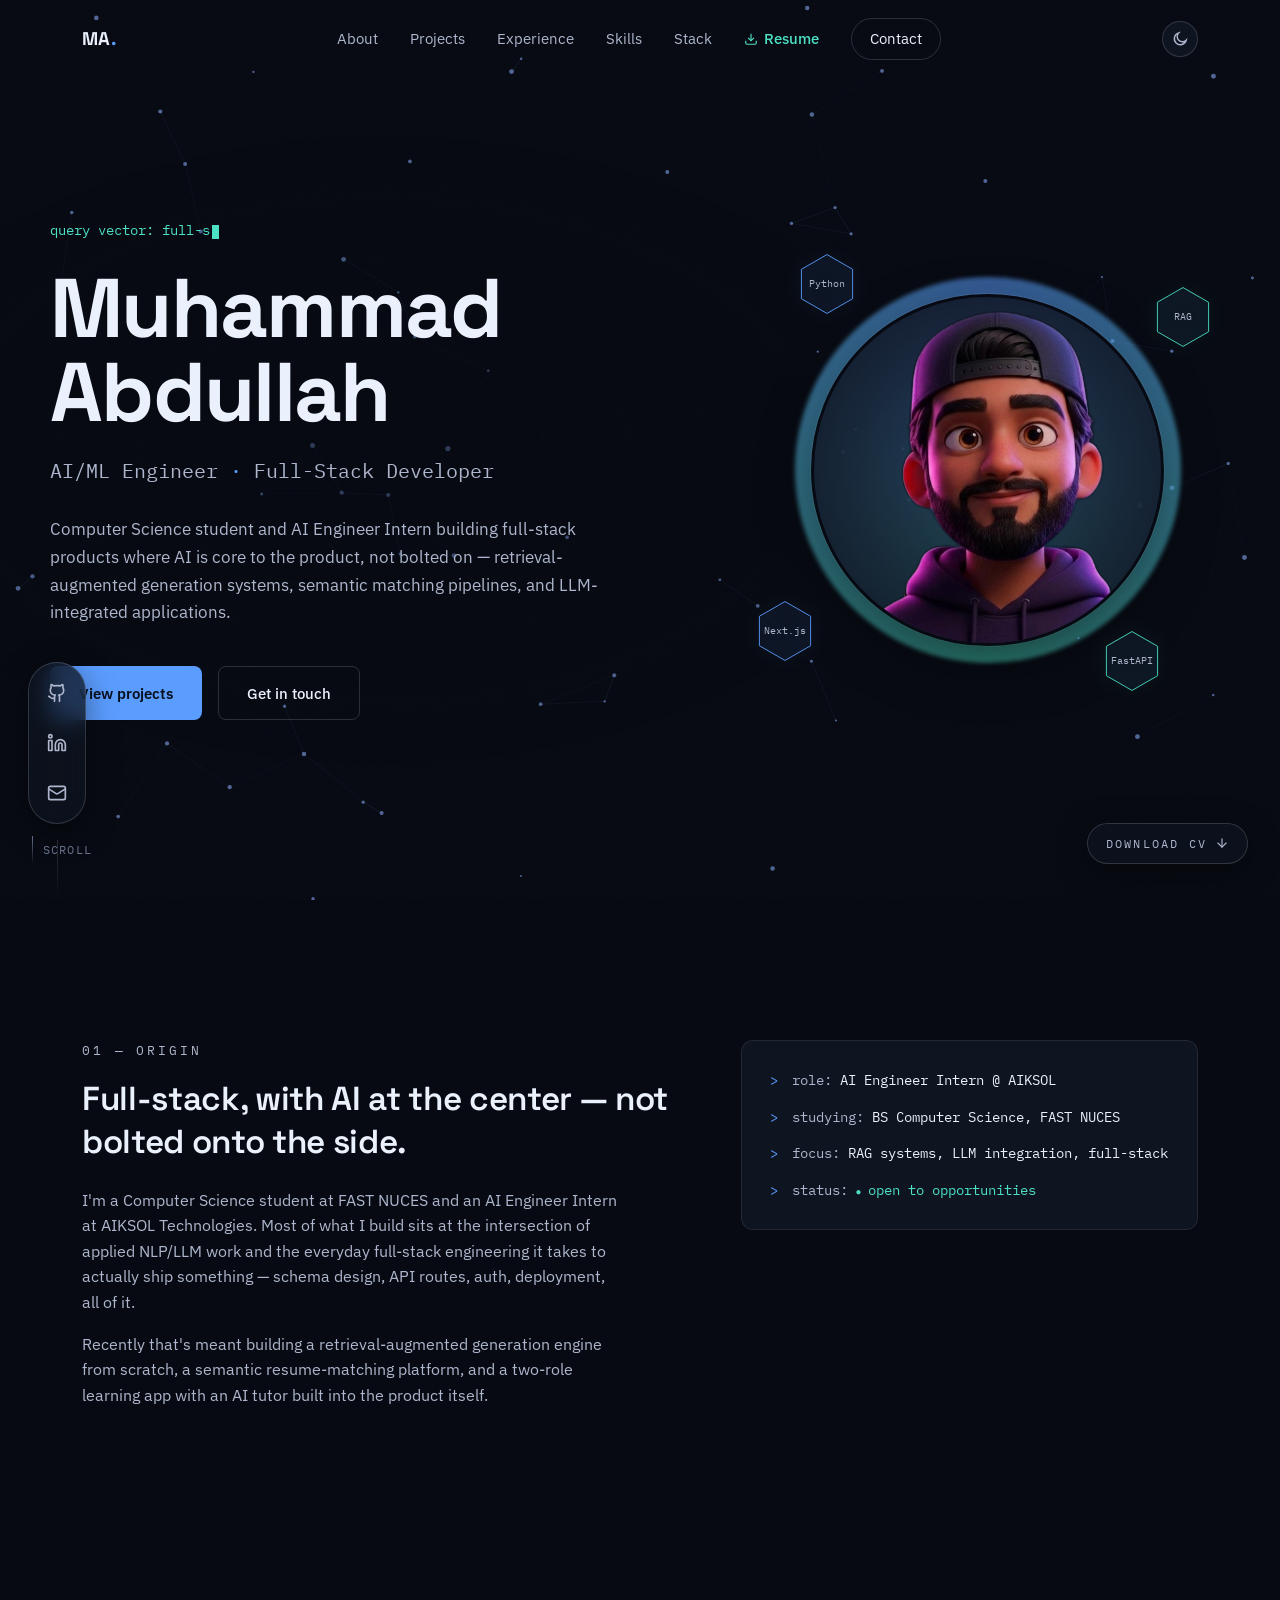
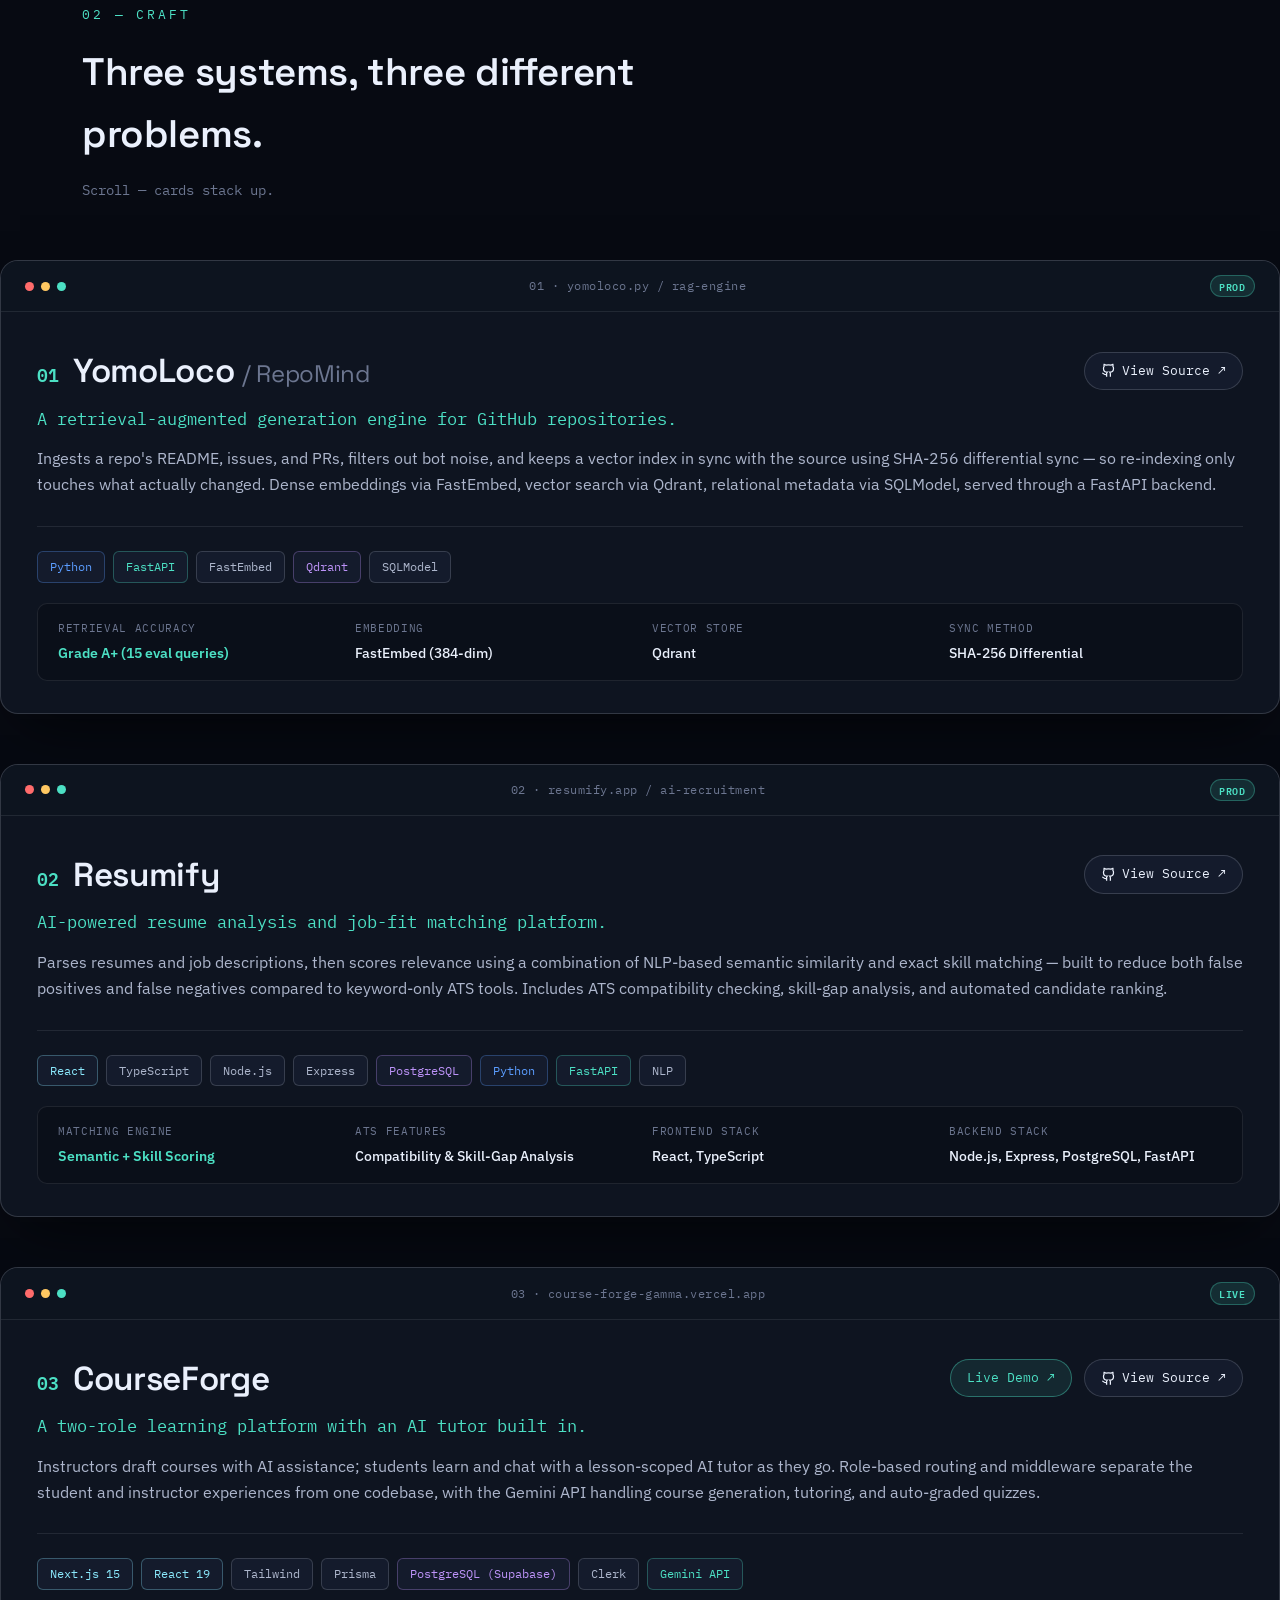
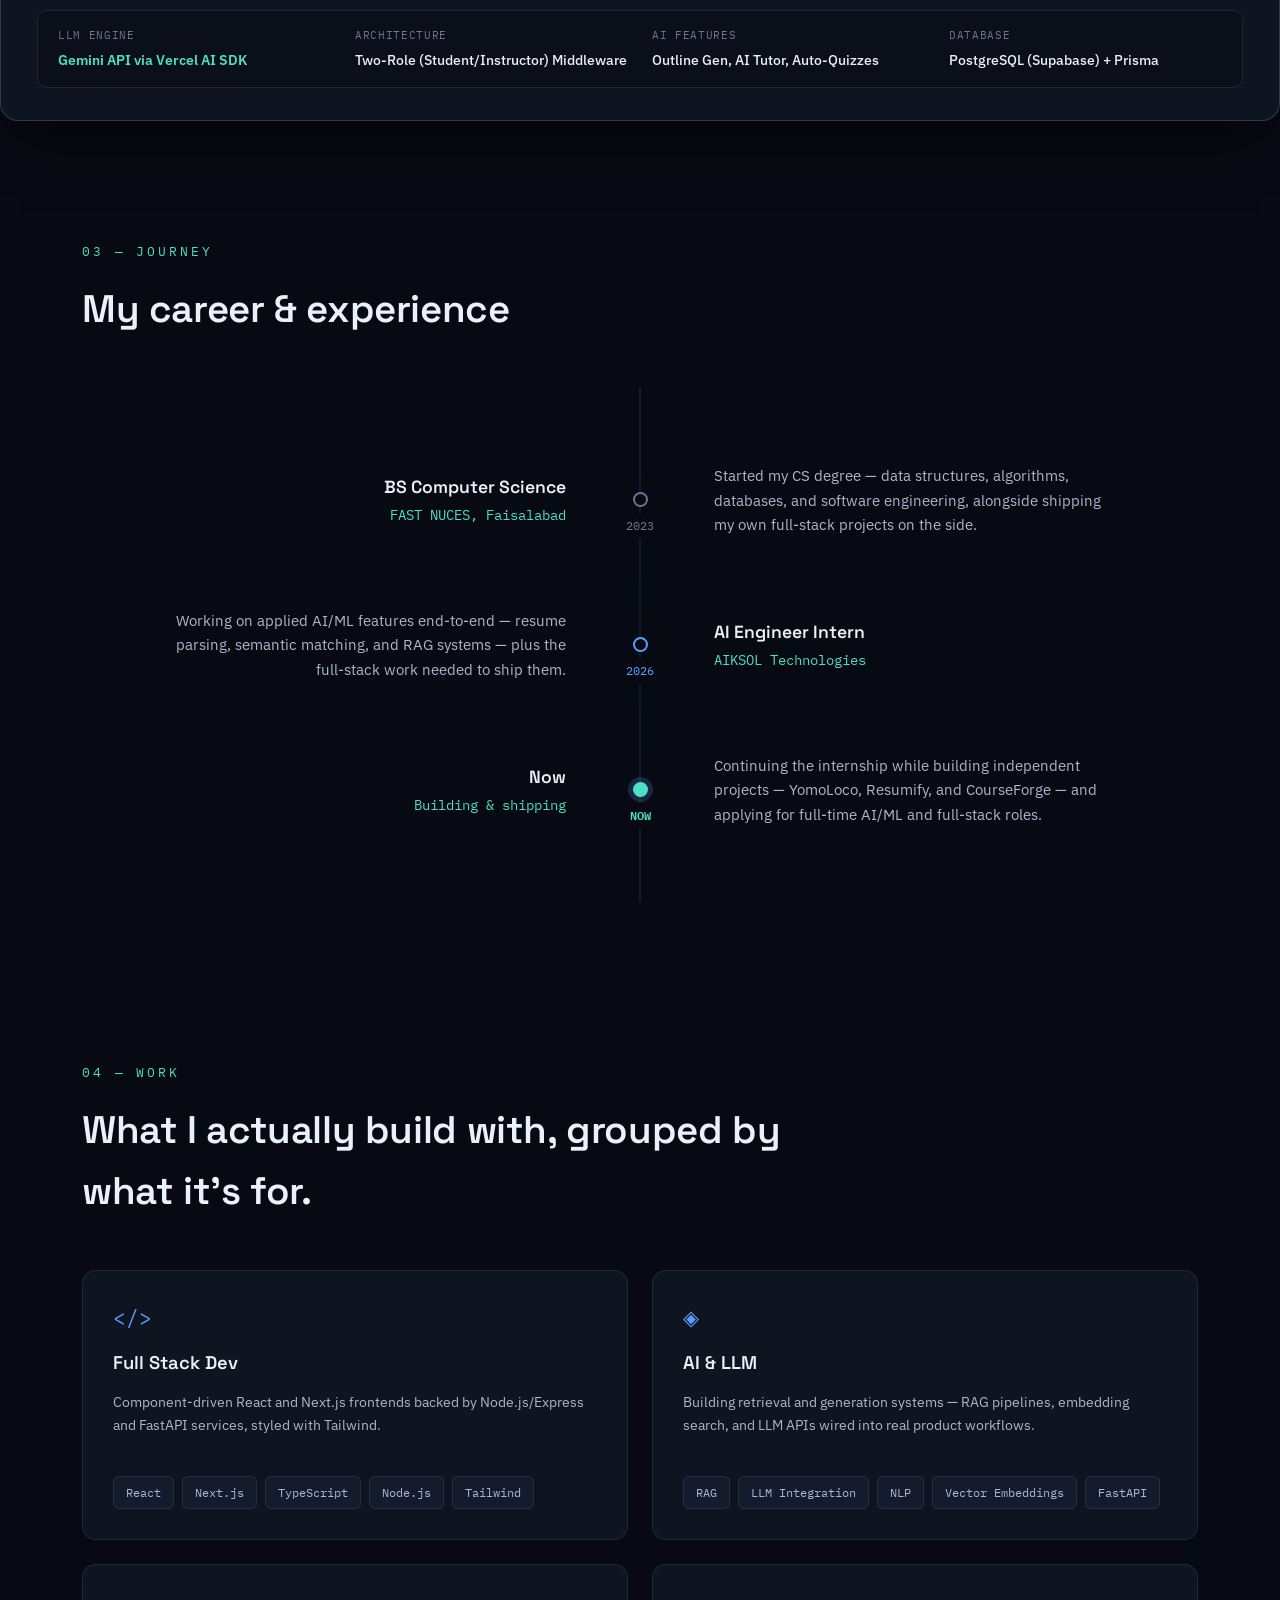
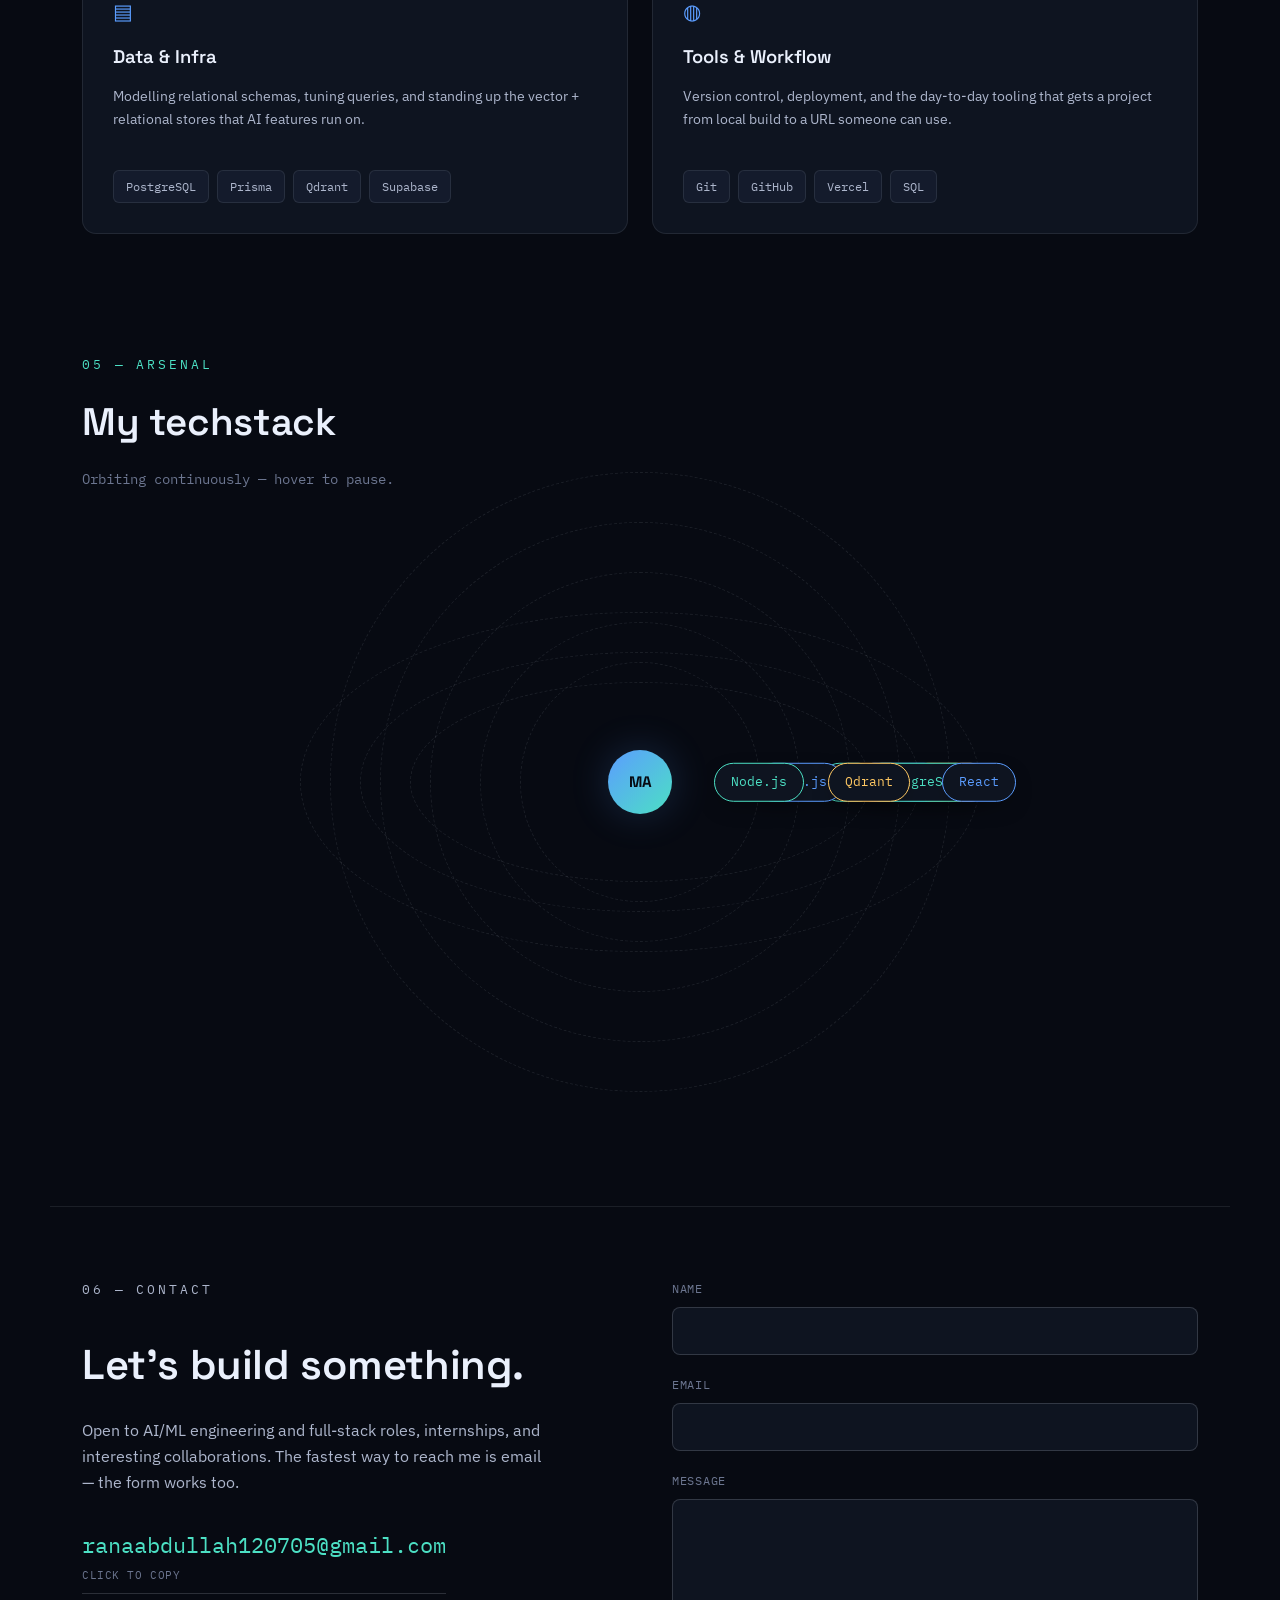
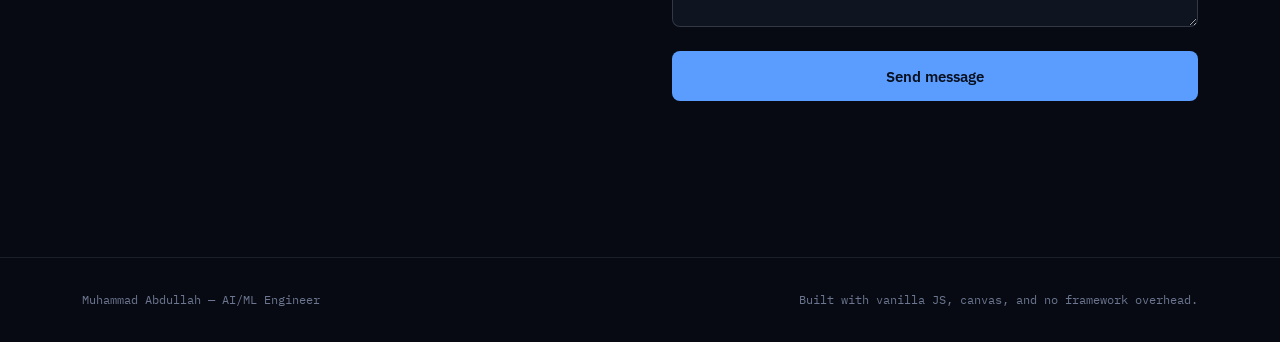
==== index.html @ 2ccd7599 "Remove redundant GitHub and LinkedIn links from Contact section" ====
<!DOCTYPE html>
<html lang="en">
<head>
<meta charset="UTF-8">
<meta name="viewport" content="width=device-width, initial-scale=1.0">
<title>Muhammad Abdullah — AI/ML Engineer</title>
<meta name="description" content="Muhammad Abdullah — AI/ML Engineer building full-stack AI products: RAG systems, LLM-integrated apps, and NLP-powered platforms.">

<link rel="preconnect" href="https://fonts.googleapis.com">
<link rel="preconnect" href="https://fonts.gstatic.com" crossorigin>
<link href="https://fonts.googleapis.com/css2?family=Space+Grotesk:wght@400;500;600;700&family=IBM+Plex+Sans:wght@400;500;600&family=IBM+Plex+Mono:wght@400;500&display=swap" rel="stylesheet">

<link rel="stylesheet" href="styles.css">
</head>
<body>

<div class="scroll-progress" id="scroll-progress"></div>

<!-- ambient hero canvas lives behind everything in the hero -->
<canvas id="embedding-canvas"></canvas>

<div class="noise-overlay" aria-hidden="true"></div>

<header class="site-nav" id="site-nav">
  <div class="nav-inner">
    <a href="#top" class="nav-mark">MA<span class="nav-mark-dot">.</span></a>
    <nav class="nav-links" aria-label="Primary">
      <a href="#about" data-nav="about">About</a>
      <a href="#projects" data-nav="projects">Projects</a>
      <a href="#experience" data-nav="experience">Experience</a>
      <a href="#skills" data-nav="skills">Skills</a>
      <a href="#techstack" data-nav="techstack">Stack</a>
      <a href="resume.pdf" target="_blank" download="Muhammad_Abdullah_CV.pdf" class="nav-resume"><svg width="14" height="14" viewBox="0 0 24 24" fill="none" stroke="currentColor" stroke-width="2"><path d="M21 15v4a2 2 0 0 1-2 2H5a2 2 0 0 1-2-2v-4"/><polyline points="7 10 12 15 17 10"/><line x1="12" y1="15" x2="12" y2="3"/></svg> Resume</a>
      <a href="#contact" data-nav="contact" class="nav-cta">Contact</a>
    </nav>
    <div class="nav-right">
      <button class="theme-toggle" id="theme-toggle" aria-label="Toggle light and dark theme">
        <svg class="icon-sun" width="17" height="17" viewBox="0 0 24 24" fill="none" stroke="currentColor" stroke-width="2"><circle cx="12" cy="12" r="4.2"/><path d="M12 2.5v2.4M12 19.1v2.4M4.6 4.6l1.7 1.7M17.7 17.7l1.7 1.7M2.5 12h2.4M19.1 12h2.4M4.6 19.4l1.7-1.7M17.7 6.3l1.7-1.7"/></svg>
        <svg class="icon-moon" width="17" height="17" viewBox="0 0 24 24" fill="none" stroke="currentColor" stroke-width="2"><path d="M20 14.5A8.5 8.5 0 1 1 9.5 4a6.8 6.8 0 0 0 10.5 10.5z"/></svg>
      </button>
      <button class="nav-toggle" id="nav-toggle" aria-label="Toggle menu" aria-expanded="false">
        <span></span><span></span><span></span>
      </button>
    </div>
  </div>
</header>

<!-- Floating vertical social rail -->
<aside class="social-rail" aria-label="Social Links">
  <div class="social-rail-inner">
    <a href="https://github.com/MuhammadAbdullah12-ux" target="_blank" rel="noopener" aria-label="GitHub" class="social-rail-item" data-tooltip="GitHub">
      <svg width="20" height="20" viewBox="0 0 24 24" fill="none" stroke="currentColor" stroke-width="2" stroke-linecap="round" stroke-linejoin="round"><path d="M15 22v-4a4.8 4.8 0 0 0-1-3.5c3 0 6-2 6-5.5.08-1.25-.27-2.48-1-3.5.28-1.15.28-2.35 0-3.5 0 0-1 0-3 1.5-2.64-.5-5.36-.5-8 0C6 2 5 2 5 2c-.3 1.15-.3 2.35 0 3.5A5.403 5.403 0 0 0 4 9c0 3.5 3 5.5 6 5.5-.39.49-.68 1.05-.85 1.65-.17.6-.22 1.23-.15 1.85v4"/><path d="M9 18c-4.51 2-5-2-7-2"/></svg>
    </a>
    <a href="https://www.linkedin.com/in/muhammadabdullah12ux/" target="_blank" rel="noopener" aria-label="LinkedIn" class="social-rail-item" data-tooltip="LinkedIn">
      <svg width="20" height="20" viewBox="0 0 24 24" fill="none" stroke="currentColor" stroke-width="2" stroke-linecap="round" stroke-linejoin="round"><path d="M16 8a6 6 0 0 1 6 6v7h-4v-7a2 2 0 0 0-2-2 2 2 0 0 0-2 2v7h-4v-7a6 6 0 0 1 6-6z"/><rect x="2" y="9" width="4" height="12"/><circle cx="4" cy="4" r="2"/></svg>
    </a>
    <a href="mailto:ranaabdullah120705@gmail.com" aria-label="Email" class="social-rail-item" data-tooltip="Email">
      <svg width="20" height="20" viewBox="0 0 24 24" fill="none" stroke="currentColor" stroke-width="2" stroke-linecap="round" stroke-linejoin="round"><rect width="20" height="16" x="2" y="4" rx="2"/><path d="m22 7-8.97 5.7a1.94 1.94 0 0 1-2.06 0L2 7"/></svg>
    </a>
  </div>
  <div class="social-rail-line"></div>
</aside>

<main id="top">

  <!-- ============ HERO ============ -->
  <section class="hero">
    <div class="hero-inner hero-split">
      <div class="hero-copy reveal">
        <p class="eyebrow">query vector: <span class="typewriter" id="typewriter"></span></p>
        <h1 class="hero-title" id="hero-title" aria-label="Muhammad Abdullah">
          <span class="title-line" data-text="Muhammad">Muhammad</span>
          <span class="title-line" data-text="Abdullah">Abdullah</span>
        </h1>
        <p class="hero-role">AI/ML Engineer <span class="dot-sep">·</span> Full-Stack Developer</p>
        <p class="hero-sub">
          Computer Science student and AI Engineer Intern building full-stack products where AI is core to the product, not bolted on — retrieval-augmented generation systems, semantic matching pipelines, and LLM-integrated applications.
        </p>
        <div class="hero-actions">
          <a href="#projects" class="btn btn-primary">View projects</a>
          <a href="#contact" class="btn btn-ghost">Get in touch</a>
        </div>
      </div>

      <div class="hero-portrait reveal" aria-hidden="false">
        <div class="portrait-ring"></div>
        <div class="portrait-frame">
          <img src="profile.png" alt="Portrait of Muhammad Abdullah" loading="eager">
        </div>
        <div class="skill-orbit skill-orbit-1">
          <span class="orbit-poly" data-skill="Python">
            <svg viewBox="0 0 100 100"><polygon points="50,4 90,27 90,73 50,96 10,73 10,27"/></svg>
            <em>Python</em>
          </span>
        </div>
        <div class="skill-orbit skill-orbit-2">
          <span class="orbit-poly" data-skill="RAG">
            <svg viewBox="0 0 100 100"><polygon points="50,4 90,27 90,73 50,96 10,73 10,27"/></svg>
            <em>RAG</em>
          </span>
        </div>
        <div class="skill-orbit skill-orbit-3">
          <span class="orbit-poly" data-skill="Next.js">
            <svg viewBox="0 0 100 100"><polygon points="50,4 90,27 90,73 50,96 10,73 10,27"/></svg>
            <em>Next.js</em>
          </span>
        </div>
        <div class="skill-orbit skill-orbit-4">
          <span class="orbit-poly" data-skill="FastAPI">
            <svg viewBox="0 0 100 100"><polygon points="50,4 90,27 90,73 50,96 10,73 10,27"/></svg>
            <em>FastAPI</em>
          </span>
        </div>
      </div>
    </div>

    <div class="hero-scroll-cue" aria-hidden="true">
      <span></span>
      <p>scroll</p>
    </div>
    <a href="resume.pdf" target="_blank" download="Muhammad_Abdullah_CV.pdf" class="hero-cv-btn" aria-label="Download CV">
      <span>DOWNLOAD CV</span>
      <svg width="14" height="14" viewBox="0 0 24 24" fill="none" stroke="currentColor" stroke-width="2" stroke-linecap="round" stroke-linejoin="round"><line x1="12" y1="5" x2="12" y2="19"/><polyline points="19 12 12 19 5 12"/></svg>
    </a>
  </section>

  <!-- ============ ABOUT ============ -->
  <section class="about" id="about">
    <div class="section-inner about-grid">
      <div class="about-copy reveal">
        <p class="section-label">01 — ORIGIN</p>
        <h2>Full-stack, with AI at the center — not bolted onto the side.</h2>
        <p>
          I'm a Computer Science student at FAST NUCES and an AI Engineer Intern at
          AIKSOL Technologies. Most of what I build sits at the intersection of applied
          NLP/LLM work and the everyday full-stack engineering it takes to actually ship
          something — schema design, API routes, auth, deployment, all of it.
        </p>
        <p>
          Recently that's meant building a retrieval-augmented generation engine from
          scratch, a semantic resume-matching platform, and a two-role learning app with
          an AI tutor built into the product itself.
        </p>
      </div>
      <div class="about-status reveal">
        <div class="status-card">
          <p class="status-line"><span class="status-prompt">&gt;</span> role: <span class="status-value">AI Engineer Intern @ AIKSOL</span></p>
          <p class="status-line"><span class="status-prompt">&gt;</span> studying: <span class="status-value">BS Computer Science, FAST NUCES</span></p>
          <p class="status-line"><span class="status-prompt">&gt;</span> focus: <span class="status-value">RAG systems, LLM integration, full-stack</span></p>
          <p class="status-line"><span class="status-prompt">&gt;</span> status: <span class="status-value status-active">open to opportunities</span></p>
        </div>
      </div>
    </div>
  </section>

  <!-- ============ PROJECTS ============ -->
  <section class="projects" id="projects">
    <div class="section-inner">
      <p class="section-label reveal">02 — CRAFT</p>
      <h2 class="section-title reveal">Three systems, three different problems.</h2>
      <p class="section-sub reveal">Scroll — cards stack up.</p>
    </div>

    <!-- Project 1: YomoLoco -->
    <article class="project-panel reveal" style="--i:0">
      <div class="project-card">
        <div class="card-chrome">
          <div class="chrome-dots">
            <span class="dot dot-r"></span>
            <span class="dot dot-y"></span>
            <span class="dot dot-g"></span>
          </div>
          <p class="chrome-path">01 · yomoloco.py / rag-engine</p>
          <div class="chrome-badge">PROD</div>
        </div>
        
        <div class="project-card-content">
          <div class="project-main-info">
            <div class="project-title-row">
              <div class="project-heading">
                <span class="project-num">01</span>
                <h3>YomoLoco <span class="project-alt">/ RepoMind</span></h3>
              </div>
              <div class="project-action-btns">
                <a href="https://github.com/MuhammadAbdullah12-ux/YomoLoco" target="_blank" rel="noopener" class="project-btn">
                  <svg width="15" height="15" viewBox="0 0 24 24" fill="none" stroke="currentColor" stroke-width="2"><path d="M15 22v-4a4.8 4.8 0 0 0-1-3.5c3 0 6-2 6-5.5.08-1.25-.27-2.48-1-3.5.28-1.15.28-2.35 0-3.5 0 0-1 0-3 1.5-2.64-.5-5.36-.5-8 0C6 2 5 2 5 2c-.3 1.15-.3 2.35 0 3.5A5.403 5.403 0 0 0 4 9c0 3.5 3 5.5 6 5.5-.39.49-.68 1.05-.85 1.65-.17.6-.22 1.23-.15 1.85v4"/><path d="M9 18c-4.51 2-5-2-7-2"/></svg>
                  View Source ↗
                </a>
              </div>
            </div>
            
            <p class="project-tagline">A retrieval-augmented generation engine for GitHub repositories.</p>
            <p class="project-desc">
              Ingests a repo's README, issues, and PRs, filters out bot noise, and keeps a vector index in sync with the source using SHA-256 differential sync — so re-indexing only touches what actually changed. Dense embeddings via FastEmbed, vector search via Qdrant, relational metadata via SQLModel, served through a FastAPI backend.
            </p>
          </div>

          <div class="project-footer-specs">
            <div class="tech-pills-row">
              <span class="tech-pill pill-py">Python</span>
              <span class="tech-pill pill-api">FastAPI</span>
              <span class="tech-pill">FastEmbed</span>
              <span class="tech-pill pill-db">Qdrant</span>
              <span class="tech-pill">SQLModel</span>
            </div>
            <div class="spec-highlights-grid">
              <div class="spec-item"><span class="spec-lbl">Retrieval Accuracy</span><span class="spec-val highlight-teal">Grade A+ (15 eval queries)</span></div>
              <div class="spec-item"><span class="spec-lbl">Embedding</span><span class="spec-val">FastEmbed (384-dim)</span></div>
              <div class="spec-item"><span class="spec-lbl">Vector Store</span><span class="spec-val">Qdrant</span></div>
              <div class="spec-item"><span class="spec-lbl">Sync Method</span><span class="spec-val">SHA-256 Differential</span></div>
            </div>
          </div>
        </div>
      </div>
    </article>

    <!-- Project 2: Resumify -->
    <article class="project-panel reveal" style="--i:1">
      <div class="project-card">
        <div class="card-chrome">
          <div class="chrome-dots">
            <span class="dot dot-r"></span>
            <span class="dot dot-y"></span>
            <span class="dot dot-g"></span>
          </div>
          <p class="chrome-path">02 · resumify.app / ai-recruitment</p>
          <div class="chrome-badge">PROD</div>
        </div>
        
        <div class="project-card-content">
          <div class="project-main-info">
            <div class="project-title-row">
              <div class="project-heading">
                <span class="project-num">02</span>
                <h3>Resumify</h3>
              </div>
              <div class="project-action-btns">
                <a href="https://github.com/MuhammadAbdullah12-ux/Resumify" target="_blank" rel="noopener" class="project-btn">
                  <svg width="15" height="15" viewBox="0 0 24 24" fill="none" stroke="currentColor" stroke-width="2"><path d="M15 22v-4a4.8 4.8 0 0 0-1-3.5c3 0 6-2 6-5.5.08-1.25-.27-2.48-1-3.5.28-1.15.28-2.35 0-3.5 0 0-1 0-3 1.5-2.64-.5-5.36-.5-8 0C6 2 5 2 5 2c-.3 1.15-.3 2.35 0 3.5A5.403 5.403 0 0 0 4 9c0 3.5 3 5.5 6 5.5-.39.49-.68 1.05-.85 1.65-.17.6-.22 1.23-.15 1.85v4"/><path d="M9 18c-4.51 2-5-2-7-2"/></svg>
                  View Source ↗
                </a>
              </div>
            </div>
            
            <p class="project-tagline">AI-powered resume analysis and job-fit matching platform.</p>
            <p class="project-desc">
              Parses resumes and job descriptions, then scores relevance using a combination of NLP-based semantic similarity and exact skill matching — built to reduce both false positives and false negatives compared to keyword-only ATS tools. Includes ATS compatibility checking, skill-gap analysis, and automated candidate ranking.
            </p>
          </div>

          <div class="project-footer-specs">
            <div class="tech-pills-row">
              <span class="tech-pill pill-react">React</span>
              <span class="tech-pill pill-ts">TypeScript</span>
              <span class="tech-pill">Node.js</span>
              <span class="tech-pill">Express</span>
              <span class="tech-pill pill-db">PostgreSQL</span>
              <span class="tech-pill pill-py">Python</span>
              <span class="tech-pill pill-api">FastAPI</span>
              <span class="tech-pill">NLP</span>
            </div>
            <div class="spec-highlights-grid">
              <div class="spec-item"><span class="spec-lbl">Matching Engine</span><span class="spec-val highlight-teal">Semantic + Skill Scoring</span></div>
              <div class="spec-item"><span class="spec-lbl">ATS Features</span><span class="spec-val">Compatibility &amp; Skill-Gap Analysis</span></div>
              <div class="spec-item"><span class="spec-lbl">Frontend Stack</span><span class="spec-val">React, TypeScript</span></div>
              <div class="spec-item"><span class="spec-lbl">Backend Stack</span><span class="spec-val">Node.js, Express, PostgreSQL, FastAPI</span></div>
            </div>
          </div>
        </div>
      </div>
    </article>

    <!-- Project 3: CourseForge -->
    <article class="project-panel reveal" style="--i:2">
      <div class="project-card">
        <div class="card-chrome">
          <div class="chrome-dots">
            <span class="dot dot-r"></span>
            <span class="dot dot-y"></span>
            <span class="dot dot-g"></span>
          </div>
          <p class="chrome-path">03 · course-forge-gamma.vercel.app</p>
          <div class="chrome-badge">LIVE</div>
        </div>
        
        <div class="project-card-content">
          <div class="project-main-info">
            <div class="project-title-row">
              <div class="project-heading">
                <span class="project-num">03</span>
                <h3>CourseForge</h3>
              </div>
              <div class="project-action-btns">
                <a href="https://course-forge-gamma.vercel.app" target="_blank" rel="noopener" class="project-btn btn-demo">
                  Live Demo ↗
                </a>
                <a href="https://github.com/MuhammadAbdullah12-ux/CourseForge" target="_blank" rel="noopener" class="project-btn">
                  <svg width="15" height="15" viewBox="0 0 24 24" fill="none" stroke="currentColor" stroke-width="2"><path d="M15 22v-4a4.8 4.8 0 0 0-1-3.5c3 0 6-2 6-5.5.08-1.25-.27-2.48-1-3.5.28-1.15.28-2.35 0-3.5 0 0-1 0-3 1.5-2.64-.5-5.36-.5-8 0C6 2 5 2 5 2c-.3 1.15-.3 2.35 0 3.5A5.403 5.403 0 0 0 4 9c0 3.5 3 5.5 6 5.5-.39.49-.68 1.05-.85 1.65-.17.6-.22 1.23-.15 1.85v4"/><path d="M9 18c-4.51 2-5-2-7-2"/></svg>
                  View Source ↗
                </a>
              </div>
            </div>
            
            <p class="project-tagline">A two-role learning platform with an AI tutor built in.</p>
            <p class="project-desc">
              Instructors draft courses with AI assistance; students learn and chat with a lesson-scoped AI tutor as they go. Role-based routing and middleware separate the student and instructor experiences from one codebase, with the Gemini API handling course generation, tutoring, and auto-graded quizzes.
            </p>
          </div>

          <div class="project-footer-specs">
            <div class="tech-pills-row">
              <span class="tech-pill pill-react">Next.js 15</span>
              <span class="tech-pill pill-react">React 19</span>
              <span class="tech-pill">Tailwind</span>
              <span class="tech-pill">Prisma</span>
              <span class="tech-pill pill-db">PostgreSQL (Supabase)</span>
              <span class="tech-pill">Clerk</span>
              <span class="tech-pill pill-api">Gemini API</span>
            </div>
            <div class="spec-highlights-grid">
              <div class="spec-item"><span class="spec-lbl">LLM Engine</span><span class="spec-val highlight-teal">Gemini API via Vercel AI SDK</span></div>
              <div class="spec-item"><span class="spec-lbl">Architecture</span><span class="spec-val">Two-Role (Student/Instructor) Middleware</span></div>
              <div class="spec-item"><span class="spec-lbl">AI Features</span><span class="spec-val">Outline Gen, AI Tutor, Auto-Quizzes</span></div>
              <div class="spec-item"><span class="spec-lbl">Database</span><span class="spec-val">PostgreSQL (Supabase) + Prisma</span></div>
            </div>
          </div>
        </div>
      </div>
    </article>
  </section>

  <!-- ============ EXPERIENCE / TIMELINE ============ -->
  <section class="experience" id="experience">
    <div class="section-inner">
      <p class="section-label reveal">03 — JOURNEY</p>
      <h2 class="section-title reveal">My career &amp; experience</h2>
    </div>
    <div class="section-inner">
      <div class="timeline">
        <div class="timeline-line" aria-hidden="true"></div>

        <div class="timeline-row reveal">
          <div class="timeline-side timeline-side-left">
            <p class="timeline-role">BS Computer Science</p>
            <p class="timeline-org">FAST NUCES, Faisalabad</p>
          </div>
          <div class="timeline-marker"><span class="timeline-year">2023</span></div>
          <div class="timeline-side timeline-side-right">
            <p class="timeline-desc">Started my CS degree — data structures, algorithms, databases, and software engineering, alongside shipping my own full-stack projects on the side.</p>
          </div>
        </div>

        <div class="timeline-row reveal">
          <div class="timeline-side timeline-side-left">
            <p class="timeline-desc">Working on applied AI/ML features end-to-end — resume parsing, semantic matching, and RAG systems — plus the full-stack work needed to ship them.</p>
          </div>
          <div class="timeline-marker timeline-marker-active"><span class="timeline-year">2026</span></div>
          <div class="timeline-side timeline-side-right">
            <p class="timeline-role">AI Engineer Intern</p>
            <p class="timeline-org">AIKSOL Technologies</p>
          </div>
        </div>

        <div class="timeline-row reveal">
          <div class="timeline-side timeline-side-left">
            <p class="timeline-role">Now</p>
            <p class="timeline-org">Building &amp; shipping</p>
          </div>
          <div class="timeline-marker timeline-marker-now"><span class="timeline-year">NOW</span></div>
          <div class="timeline-side timeline-side-right">
            <p class="timeline-desc">Continuing the internship while building independent projects — YomoLoco, Resumify, and CourseForge — and applying for full-time AI/ML and full-stack roles.</p>
          </div>
        </div>
      </div>
    </div>
  </section>

  <!-- ============ SKILLS (category cards) ============ -->
  <section class="skills" id="skills">
    <div class="section-inner">
      <p class="section-label reveal">04 — WORK</p>
      <h2 class="section-title reveal">What I actually build with, grouped by what it's for.</h2>
      <div class="cat-grid">
        <div class="cat-card reveal">
          <p class="cat-icon">&lt;/&gt;</p>
          <h3>Full Stack Dev</h3>
          <p class="cat-desc">Component-driven React and Next.js frontends backed by Node.js/Express and FastAPI services, styled with Tailwind.</p>
          <div class="cat-tags">
            <span>React</span><span>Next.js</span><span>TypeScript</span><span>Node.js</span><span>Tailwind</span>
          </div>
        </div>
        <div class="cat-card reveal">
          <p class="cat-icon">◈</p>
          <h3>AI &amp; LLM</h3>
          <p class="cat-desc">Building retrieval and generation systems — RAG pipelines, embedding search, and LLM APIs wired into real product workflows.</p>
          <div class="cat-tags">
            <span>RAG</span><span>LLM Integration</span><span>NLP</span><span>Vector Embeddings</span><span>FastAPI</span>
          </div>
        </div>
        <div class="cat-card reveal">
          <p class="cat-icon">▤</p>
          <h3>Data &amp; Infra</h3>
          <p class="cat-desc">Modelling relational schemas, tuning queries, and standing up the vector + relational stores that AI features run on.</p>
          <div class="cat-tags">
            <span>PostgreSQL</span><span>Prisma</span><span>Qdrant</span><span>Supabase</span>
          </div>
        </div>
        <div class="cat-card reveal">
          <p class="cat-icon">◍</p>
          <h3>Tools &amp; Workflow</h3>
          <p class="cat-desc">Version control, deployment, and the day-to-day tooling that gets a project from local build to a URL someone can use.</p>
          <div class="cat-tags">
            <span>Git</span><span>GitHub</span><span>Vercel</span><span>SQL</span>
          </div>
        </div>
      </div>
    </div>
  </section>

  <!-- ============ TECHSTACK ORBIT ============ -->
  <section class="techstack" id="techstack">
    <div class="section-inner">
      <p class="section-label reveal">05 — ARSENAL</p>
      <h2 class="section-title reveal">My techstack</h2>
      <p class="section-sub reveal">Orbiting continuously — hover to pause.</p>
    </div>
    <div class="orbit-field" id="orbit-field">
      <div class="orbit-path orbit-path-a">
        <div class="orbit-item"><span class="orbit-chip chip-py">Python</span></div>
      </div>
      <div class="orbit-path orbit-path-b">
        <div class="orbit-item"><span class="orbit-chip chip-blue">FastAPI</span></div>
      </div>
      <div class="orbit-path orbit-path-c">
        <div class="orbit-item"><span class="orbit-chip chip-teal">RAG</span></div>
      </div>
      <div class="orbit-path orbit-path-d">
        <div class="orbit-item"><span class="orbit-chip chip-blue">Next.js</span></div>
      </div>
      <div class="orbit-path orbit-path-e">
        <div class="orbit-item"><span class="orbit-chip chip-teal">PostgreSQL</span></div>
      </div>
      <div class="orbit-path orbit-path-f">
        <div class="orbit-item"><span class="orbit-chip chip-py">Qdrant</span></div>
      </div>
      <div class="orbit-path orbit-path-g">
        <div class="orbit-item"><span class="orbit-chip chip-blue">React</span></div>
      </div>
      <div class="orbit-path orbit-path-h">
        <div class="orbit-item"><span class="orbit-chip chip-teal">Node.js</span></div>
      </div>
      <div class="orbit-core">MA</div>
    </div>

    <!-- Mobile responsive tech stack grid -->
    <div class="mobile-tech-grid reveal">
      <span class="m-chip chip-py">Python</span>
      <span class="m-chip chip-blue">FastAPI</span>
      <span class="m-chip chip-teal">RAG</span>
      <span class="m-chip chip-blue">Next.js</span>
      <span class="m-chip chip-teal">PostgreSQL</span>
      <span class="m-chip chip-py">Qdrant</span>
      <span class="m-chip chip-blue">React</span>
      <span class="m-chip chip-teal">Node.js</span>
      <span class="m-chip chip-ts">TypeScript</span>
      <span class="m-chip">Prisma</span>
      <span class="m-chip chip-teal">Supabase</span>
      <span class="m-chip chip-api">Gemini API</span>
    </div>
  </section>

  <!-- ============ CONTACT ============ -->
  <section class="contact" id="contact">
    <div class="section-inner contact-grid">
      <div class="contact-copy reveal">
        <p class="section-label">06 — CONTACT</p>
        <h2>Let's build something.</h2>
        <p>
          Open to AI/ML engineering and full-stack roles, internships, and interesting
          collaborations. The fastest way to reach me is email — the form works too.
        </p>
        <a href="mailto:ranaabdullah120705@gmail.com" class="email-link" id="email-link">
          ranaabdullah120705@gmail.com
          <span class="copy-hint" id="copy-hint">click to copy</span>
        </a>
      </div>

      <form class="contact-form reveal" id="contact-form" action="https://formspree.io/f/YOUR_FORM_ID" method="POST">
        <div class="form-row">
          <label for="name">Name</label>
          <input type="text" id="name" name="name" required autocomplete="name">
        </div>
        <div class="form-row">
          <label for="email">Email</label>
          <input type="email" id="email" name="email" required autocomplete="email">
        </div>
        <div class="form-row">
          <label for="message">Message</label>
          <textarea id="message" name="message" rows="5" required></textarea>
        </div>
        <button type="submit" class="btn btn-primary form-submit">
          <span class="btn-label">Send message</span>
        </button>
        <p class="form-status" id="form-status" role="status" aria-live="polite"></p>
      </form>
    </div>
  </section>

  <footer class="site-footer">
    <div class="section-inner footer-inner">
      <p>Muhammad Abdullah — AI/ML Engineer</p>
      <p class="footer-meta">Built with vanilla JS, canvas, and no framework overhead.</p>
    </div>
  </footer>

</main>

<script src="script.js"></script>
</body>
</html>
---- styles.css ----
/* ============================================
   DESIGN TOKENS
   ============================================ */
:root {
  --bg-void: #070A12;
  --bg-surface: #0E1420;
  --bg-surface-2: #141B2C;
  --bg-surface-3: #1A2338;

  --accent: #5B9DFF;
  --accent-soft: #5B9DFF33;
  --accent-2: #4CE0C4;

  --text-primary: #EAF0FC;
  --text-secondary: #ADB6CC;
  --text-muted: #6C7690;

  --hairline: rgba(234, 240, 252, 0.09);
  --hairline-strong: rgba(234, 240, 252, 0.16);

  --font-display: 'Space Grotesk', sans-serif;
  --font-body: 'IBM Plex Sans', sans-serif;
  --font-mono: 'IBM Plex Mono', monospace;

  --ease: cubic-bezier(0.16, 1, 0.3, 1);
  --dur-fast: 220ms;
  --dur-med: 420ms;

  --max-w: 1180px;

  --canvas-link: 120, 170, 255;
  --canvas-node: 140, 175, 255;
  --canvas-query: 76, 224, 196;
}

[data-theme="light"] {
  --bg-void: #F5F7FB;
  --bg-surface: #FFFFFF;
  --bg-surface-2: #EEF2F9;
  --bg-surface-3: #E4E9F4;

  --accent: #2E6FE0;
  --accent-soft: #2E6FE01A;
  --accent-2: #0E9C86;

  --text-primary: #131A2A;
  --text-secondary: #46506B;
  --text-muted: #7C869F;

  --hairline: rgba(19, 26, 42, 0.1);
  --hairline-strong: rgba(19, 26, 42, 0.18);

  --canvas-link: 60, 100, 200;
  --canvas-node: 60, 100, 200;
  --canvas-query: 14, 156, 134;
}

body {
  transition: background var(--dur-med) var(--ease), color var(--dur-med) var(--ease);
}

* { box-sizing: border-box; margin: 0; padding: 0; }

html { scroll-behavior: smooth; }

@media (prefers-reduced-motion: reduce) {
  html { scroll-behavior: auto; }
  *, *::before, *::after {
    animation-duration: 0.01ms !important;
    animation-iteration-count: 1 !important;
    transition-duration: 0.01ms !important;
    scroll-behavior: auto !important;
  }
}

body {
  background: var(--bg-void);
  color: var(--text-primary);
  font-family: var(--font-body);
  line-height: 1.6;
  overflow-x: hidden;
  -webkit-font-smoothing: antialiased;
}

::selection { background: var(--accent); color: var(--bg-void); }

a { color: inherit; text-decoration: none; }

:focus-visible {
  outline: 2px solid var(--accent);
  outline-offset: 3px;
  border-radius: 2px;
}

img, canvas { display: block; max-width: 100%; }

.section-inner {
  max-width: var(--max-w);
  margin: 0 auto;
  padding: 0 32px;
}

.section-label {
  font-family: var(--font-mono);
  font-size: 0.82rem;
  letter-spacing: 0.22em;
  color: var(--accent-2);
  margin-bottom: 16px;
  text-transform: uppercase;
}

.section-title {
  font-family: var(--font-display);
  font-size: clamp(1.6rem, 3vw, 2.4rem);
  font-weight: 600;
  max-width: 720px;
  margin-bottom: 48px;
  letter-spacing: -0.01em;
}

/* subtle grain to keep the flat navy from looking like a raw gradient default */
.noise-overlay {
  position: fixed;
  inset: 0;
  pointer-events: none;
  z-index: 1;
  opacity: 0.035;
  background-image: url("data:image/svg+xml,%3Csvg xmlns='http://www.w3.org/2000/svg' width='120' height='120'%3E%3Cfilter id='n'%3E%3CfeTurbulence type='fractalNoise' baseFrequency='0.9' numOctaves='2' stitchTiles='stitch'/%3E%3C/filter%3E%3Crect width='100%25' height='100%25' filter='url(%23n)'/%3E%3C/svg%3E");
  mix-blend-mode: overlay;
}

/* ============================================
   SCROLL PROGRESS BAR
   ============================================ */
.scroll-progress {
  position: fixed;
  top: 0; left: 0;
  height: 2px;
  width: 0%;
  background: linear-gradient(90deg, var(--accent), var(--accent-2));
  z-index: 60;
  transition: width 80ms linear;
}

.section-sub {
  font-family: var(--font-mono);
  font-size: 0.85rem;
  color: var(--text-muted);
  margin-top: -32px;
  margin-bottom: 48px;
}

/* ============================================
   LOADER
   ============================================ */
.loader {
  position: fixed;
  inset: 0;
  z-index: 100;
  background: var(--bg-void);
  display: flex;
  align-items: center;
  justify-content: center;
  transition: opacity 0.6s var(--ease), visibility 0.6s var(--ease);
}
.loader.loaded { opacity: 0; visibility: hidden; pointer-events: none; }
.loader-inner { text-align: center; }
.loader-eyebrow {
  font-family: var(--font-mono);
  font-size: 0.78rem;
  letter-spacing: 0.15em;
  color: var(--text-muted);
  margin-bottom: 20px;
}
.loader-name {
  font-family: var(--font-display);
  font-size: clamp(1.8rem, 5vw, 3.2rem);
  font-weight: 700;
  color: var(--text-primary);
  margin-bottom: 28px;
}
.loader-name .accent-text {
  background: linear-gradient(90deg, var(--accent), var(--accent-2));
  -webkit-background-clip: text;
  background-clip: text;
  color: transparent;
}
.loader-bar {
  width: 280px;
  max-width: 60vw;
  height: 1px;
  background: var(--hairline-strong);
  margin: 0 auto 16px;
  overflow: hidden;
}
.loader-bar-fill {
  height: 100%;
  width: 0%;
  background: linear-gradient(90deg, var(--accent), var(--accent-2));
  transition: width 120ms linear;
}
.loader-pct {
  font-family: var(--font-mono);
  font-size: 0.8rem;
  color: var(--text-muted);
}

/* ============================================
   NAV
   ============================================ */
.site-nav {
  position: fixed;
  top: 0; left: 0; right: 0;
  z-index: 50;
  padding: 18px 0;
  background: rgba(7, 10, 18, 0);
  border-bottom: 1px solid transparent;
  transition: background var(--dur-fast) var(--ease), border-color var(--dur-fast) var(--ease), padding var(--dur-fast) var(--ease);
}
.site-nav.scrolled {
  background: rgba(7, 10, 18, 0.72);
  backdrop-filter: blur(14px);
  -webkit-backdrop-filter: blur(14px);
  border-bottom-color: var(--hairline);
  padding: 12px 0;
}
.nav-inner {
  max-width: var(--max-w);
  margin: 0 auto;
  padding: 0 32px;
  display: flex;
  align-items: center;
  justify-content: space-between;
}
.nav-mark {
  font-family: var(--font-display);
  font-weight: 700;
  font-size: 1.15rem;
  letter-spacing: 0.02em;
}
.nav-mark-dot { color: var(--accent); }
.nav-links {
  display: flex;
  align-items: center;
  gap: 32px;
  font-size: 0.92rem;
  color: var(--text-secondary);
}
.nav-links a {
  position: relative;
  padding: 4px 0;
  transition: color var(--dur-fast) var(--ease);
}
.nav-links a:hover { color: var(--text-primary); }
.nav-links a::after {
  content: '';
  position: absolute;
  left: 0; bottom: -2px;
  width: 0; height: 1px;
  background: var(--accent);
  transition: width var(--dur-fast) var(--ease);
}
.nav-links a:hover::after,
.nav-links a.active::after { width: 100%; }
.nav-cta {
  border: 1px solid var(--hairline-strong);
  border-radius: 999px;
  padding: 8px 18px !important;
  color: var(--text-primary) !important;
}
.nav-cta::after { display: none; }
.nav-cta:hover { border-color: var(--accent); background: var(--accent-soft); }

.nav-right { display: flex; align-items: center; gap: 8px; }

.theme-toggle {
  display: flex;
  align-items: center;
  justify-content: center;
  width: 36px; height: 36px;
  border-radius: 50%;
  border: 1px solid var(--hairline-strong);
  background: var(--bg-surface);
  color: var(--text-secondary);
  cursor: pointer;
  position: relative;
  transition: border-color var(--dur-fast) var(--ease), color var(--dur-fast) var(--ease), transform var(--dur-fast) var(--ease);
}
.theme-toggle:hover { border-color: var(--accent); color: var(--accent); transform: rotate(-12deg); }
.theme-toggle svg { position: absolute; transition: opacity var(--dur-med) var(--ease), transform var(--dur-med) var(--ease); }
.icon-moon { opacity: 1; transform: scale(1) rotate(0deg); }
.icon-sun { opacity: 0; transform: scale(0.4) rotate(-90deg); }
[data-theme="light"] .icon-moon { opacity: 0; transform: scale(0.4) rotate(90deg); }
[data-theme="light"] .icon-sun { opacity: 1; transform: scale(1) rotate(0deg); }

.nav-toggle {
  display: none;
  flex-direction: column;
  gap: 5px;
  background: none;
  border: none;
  cursor: pointer;
  padding: 8px;
}
.nav-toggle span {
  width: 22px; height: 1.5px;
  background: var(--text-primary);
  transition: transform var(--dur-fast) var(--ease), opacity var(--dur-fast) var(--ease);
}

/* ============================================
   FLOATING SOCIAL SIDE RAIL
   ============================================ */
.social-rail {
  position: fixed;
  bottom: 0;
  left: 28px;
  z-index: 40;
  display: flex;
  flex-direction: column;
  align-items: center;
  gap: 16px;
}
.social-rail-inner {
  display: flex;
  flex-direction: column;
  gap: 14px;
  background: rgba(14, 20, 32, 0.75);
  backdrop-filter: blur(12px);
  -webkit-backdrop-filter: blur(12px);
  padding: 12px 10px;
  border-radius: 999px;
  border: 1px solid var(--hairline-strong);
  box-shadow: 0 8px 32px rgba(0, 0, 0, 0.4);
}
.social-rail-item {
  position: relative;
  display: flex;
  align-items: center;
  justify-content: center;
  width: 36px; height: 36px;
  border-radius: 50%;
  color: var(--text-secondary);
  transition: color var(--dur-fast) var(--ease), background var(--dur-fast) var(--ease), transform var(--dur-fast) var(--ease);
}
.social-rail-item:hover {
  color: var(--accent);
  background: var(--accent-soft);
  transform: translateY(-3px) scale(1.1);
}
.social-rail-item::after {
  content: attr(data-tooltip);
  position: absolute;
  left: calc(100% + 12px);
  top: 50%;
  transform: translateY(-50%) scale(0.9);
  background: var(--bg-surface-3);
  color: var(--text-primary);
  font-family: var(--font-mono);
  font-size: 0.72rem;
  padding: 4px 10px;
  border-radius: 6px;
  border: 1px solid var(--hairline-strong);
  white-space: nowrap;
  opacity: 0;
  pointer-events: none;
  transition: opacity var(--dur-fast) var(--ease), transform var(--dur-fast) var(--ease);
  box-shadow: 0 4px 16px rgba(0, 0, 0, 0.3);
}
.social-rail-item:hover::after {
  opacity: 1;
  transform: translateY(-50%) scale(1);
}
.social-rail-line {
  width: 1px;
  height: 60px;
  background: linear-gradient(to bottom, var(--hairline-strong), transparent);
}

/* Minimal CV button inside Hero section bottom-right corner */
.hero-cv-btn {
  position: absolute;
  right: 32px;
  bottom: 36px;
  z-index: 2;
  display: inline-flex;
  align-items: center;
  gap: 8px;
  font-family: var(--font-mono);
  font-size: 0.76rem;
  letter-spacing: 0.18em;
  color: var(--text-secondary);
  text-transform: uppercase;
  background: rgba(14, 20, 32, 0.75);
  backdrop-filter: blur(12px);
  -webkit-backdrop-filter: blur(12px);
  padding: 10px 18px;
  border-radius: 999px;
  border: 1px solid var(--hairline-strong);
  box-shadow: 0 8px 32px rgba(0, 0, 0, 0.4);
  transition: color var(--dur-fast) var(--ease), border-color var(--dur-fast) var(--ease), transform var(--dur-fast) var(--ease), box-shadow var(--dur-fast) var(--ease);
}
.hero-cv-btn:hover {
  color: var(--accent-2);
  border-color: var(--accent-2);
  transform: translateY(-3px);
  box-shadow: 0 12px 36px rgba(76, 224, 196, 0.2);
}
.hero-cv-btn svg {
  transition: transform var(--dur-fast) var(--ease);
}
.hero-cv-btn:hover svg {
  transform: translateY(2px);
}

/* ============================================
   HERO — embedding-space canvas is the signature element
   ============================================ */
.hero {
  position: relative;
  min-height: 100svh;
  display: flex;
  align-items: center;
  padding: 120px 32px 80px;
  overflow: hidden;
}
#embedding-canvas {
  position: absolute;
  inset: 0;
  z-index: 0;
  width: 100%;
  height: 100%;
}
.hero::after {
  content: '';
  position: absolute;
  inset: 0;
  z-index: 1;
  background: radial-gradient(ellipse 60% 50% at 30% 50%, rgba(7,10,18,0.55) 0%, rgba(7,10,18,0.15) 45%, transparent 70%);
  pointer-events: none;
}
.hero-inner {
  position: relative;
  z-index: 2;
  max-width: 780px;
  margin: 0 auto;
  width: 100%;
  max-width: var(--max-w);
}
.hero-split {
  display: grid;
  grid-template-columns: 1.15fr 0.85fr;
  gap: 40px;
  align-items: center;
  max-width: var(--max-w);
}
.hero-copy { max-width: 620px; }

/* portrait */
.hero-portrait {
  position: relative;
  width: 100%;
  aspect-ratio: 1 / 1;
  max-width: 420px;
  margin: 0 auto;
  display: flex;
  align-items: center;
  justify-content: center;
}
.portrait-ring {
  position: absolute;
  inset: 4%;
  border-radius: 50%;
  background: conic-gradient(from 0deg, var(--accent), var(--accent-2), var(--accent));
  opacity: 0.55;
  filter: blur(2px);
  animation: ringspin 10s linear infinite;
}
@keyframes ringspin { to { transform: rotate(360deg); } }
.portrait-frame {
  position: absolute;
  inset: 8%;
  border-radius: 50%;
  overflow: hidden;
  border: 3px solid var(--bg-void);
  box-shadow: 0 20px 60px -12px rgba(0,0,0,0.6), 0 0 0 1px var(--hairline);
  z-index: 2;
  background: radial-gradient(circle at center, rgba(30, 42, 68, 0.6) 0%, var(--bg-surface) 100%);
}
.portrait-frame img {
  width: 100%; height: 100%;
  object-fit: cover;
  object-position: center top;
  filter: saturate(1.05);
}

.skill-orbit {
  position: absolute;
  z-index: 3;
  animation: orbitfloat 6s ease-in-out infinite;
}
.skill-orbit-1 { top: -2%; left: 4%; animation-delay: 0s; }
.skill-orbit-2 { top: 6%; right: -4%; animation-delay: 1.4s; }
.skill-orbit-3 { bottom: 4%; left: -6%; animation-delay: 0.7s; }
.skill-orbit-4 { bottom: -3%; right: 8%; animation-delay: 2.1s; }
@keyframes orbitfloat {
  0%, 100% { transform: translateY(0); }
  50% { transform: translateY(-14px); }
}
.orbit-poly {
  position: relative;
  display: block;
  width: 64px; height: 64px;
}
.orbit-poly svg {
  width: 100%; height: 100%;
  fill: rgba(91, 157, 255, 0.06);
  stroke: var(--accent);
  stroke-width: 1.4;
  filter: drop-shadow(0 0 8px rgba(91, 157, 255, 0.35));
  transition: stroke var(--dur-med) var(--ease), filter var(--dur-med) var(--ease);
}
.skill-orbit-2 .orbit-poly svg, .skill-orbit-4 .orbit-poly svg {
  stroke: var(--accent-2);
  filter: drop-shadow(0 0 8px rgba(76, 224, 196, 0.35));
}
.orbit-poly em {
  position: absolute;
  inset: 0;
  display: flex;
  align-items: center;
  justify-content: center;
  font-style: normal;
  font-family: var(--font-mono);
  font-size: 0.62rem;
  color: var(--text-secondary);
  text-align: center;
  padding: 0 4px;
}
.orbit-poly:hover svg { filter: drop-shadow(0 0 14px rgba(91, 157, 255, 0.6)); }

/* hero title split-line reveal */
.hero-title { overflow: hidden; }
.title-line {
  display: block;
  opacity: 0;
  filter: blur(6px);
  transform: translateY(24px);
  animation: titlein 0.9s var(--ease) forwards;
}
.title-line:nth-child(2) { animation-delay: 0.12s; }
@keyframes titlein {
  to { opacity: 1; filter: blur(0); transform: translateY(0); }
}
.eyebrow {
  font-family: var(--font-mono);
  font-size: 0.85rem;
  color: var(--accent-2);
  margin-bottom: 24px;
  min-height: 1.3em;
}
.typewriter::after {
  content: '';
  display: inline-block;
  width: 7px; height: 1em;
  background: var(--accent-2);
  margin-left: 2px;
  vertical-align: text-bottom;
  animation: blink 1s step-end infinite;
}
@keyframes blink { 50% { opacity: 0; } }

.hero-title {
  font-family: var(--font-display);
  font-weight: 700;
  font-size: clamp(2.6rem, 7vw, 5.2rem);
  line-height: 1.02;
  letter-spacing: -0.02em;
  margin-bottom: 20px;
}
.hero-role {
  font-family: var(--font-mono);
  font-size: clamp(1rem, 1.6vw, 1.25rem);
  color: var(--text-secondary);
  margin-bottom: 28px;
}
.dot-sep { color: var(--accent); }
.hero-sub {
  max-width: 560px;
  font-size: 1.08rem;
  color: var(--text-secondary);
  margin-bottom: 40px;
}
.hero-actions { display: flex; gap: 16px; flex-wrap: wrap; }

.btn {
  font-family: var(--font-body);
  font-weight: 500;
  font-size: 0.95rem;
  padding: 14px 28px;
  border-radius: 8px;
  border: 1px solid transparent;
  cursor: pointer;
  transition: transform var(--dur-fast) var(--ease), background var(--dur-fast) var(--ease), border-color var(--dur-fast) var(--ease);
  display: inline-flex;
  align-items: center;
  gap: 8px;
}
.btn-primary {
  background: var(--accent);
  color: #08101F;
  font-weight: 600;
}
.btn-primary:hover { transform: translateY(-2px); background: #74AEFF; }
.btn-secondary {
  background: rgba(76, 224, 196, 0.12);
  border-color: rgba(76, 224, 196, 0.35);
  color: var(--accent-2);
  font-weight: 600;
}
.btn-secondary:hover { transform: translateY(-2px); background: rgba(76, 224, 196, 0.22); border-color: var(--accent-2); }
.btn-ghost {
  border-color: var(--hairline-strong);
  color: var(--text-primary);
}
.btn-ghost:hover { border-color: var(--accent); background: var(--accent-soft); transform: translateY(-2px); }

.nav-resume {
  display: inline-flex;
  align-items: center;
  gap: 6px;
  color: var(--accent-2) !important;
  font-weight: 500;
}

.hero-scroll-cue {
  position: absolute;
  bottom: 36px;
  left: 32px;
  z-index: 2;
  display: flex;
  align-items: center;
  gap: 10px;
  color: var(--text-muted);
  font-family: var(--font-mono);
  font-size: 0.72rem;
  text-transform: uppercase;
  letter-spacing: 0.1em;
}
.hero-scroll-cue span {
  width: 1px; height: 28px;
  background: linear-gradient(var(--text-muted), transparent);
  position: relative;
  overflow: hidden;
}
.hero-scroll-cue span::after {
  content: '';
  position: absolute;
  top: -100%; left: 0;
  width: 100%; height: 100%;
  background: var(--accent-2);
  animation: scrollcue 1.8s ease-in-out infinite;
}
@keyframes scrollcue {
  0% { top: -100%; }
  60%, 100% { top: 100%; }
}

/* ============================================
   REVEAL ANIMATION (scroll-triggered)
   ============================================ */
.reveal {
  opacity: 1;
  transform: translateY(0);
  transition: opacity 0.7s var(--ease), transform 0.7s var(--ease);
}

/* ============================================
   ABOUT
   ============================================ */
.about { padding: 140px 0; position: relative; z-index: 2; }
.about-grid {
  display: grid;
  grid-template-columns: 1.3fr 1fr;
  gap: 64px;
  align-items: start;
}
.about-copy h2 {
  font-family: var(--font-display);
  font-size: clamp(1.5rem, 2.6vw, 2.1rem);
  font-weight: 600;
  line-height: 1.3;
  margin-bottom: 24px;
  letter-spacing: -0.01em;
}
.about-copy p { color: var(--text-secondary); margin-bottom: 16px; max-width: 540px; }

.status-card {
  background: var(--bg-surface);
  border: 1px solid var(--hairline);
  border-radius: 12px;
  padding: 28px;
  font-family: var(--font-mono);
  font-size: 0.88rem;
}
.status-line { margin-bottom: 14px; color: var(--text-secondary); }
.status-line:last-child { margin-bottom: 0; }
.status-prompt { color: var(--accent); margin-right: 6px; }
.status-value { color: var(--text-primary); }
.status-active { color: var(--accent-2); }
.status-active::before {
  content: '● ';
  font-size: 0.7em;
}

/* ============================================
   PROJECTS (UNIFIED CARDS)
   ============================================ */
.projects { padding: 40px 0 60px; position: relative; z-index: 2; }
.project-panel {
  position: sticky;
  top: calc(84px + var(--i, 0) * 16px);
  padding: 10px 0 40px;
}
.project-card {
  background: var(--bg-surface);
  border: 1px solid var(--hairline-strong);
  border-radius: 18px;
  overflow: hidden;
  box-shadow: 0 24px 60px -20px rgba(0,0,0,0.65);
  transition: border-color var(--dur-med) var(--ease), transform var(--dur-med) var(--ease), box-shadow var(--dur-med) var(--ease);
}
.project-panel:hover .project-card {
  border-color: var(--accent);
  box-shadow: 0 30px 70px -20px rgba(0,0,0,0.75), 0 0 20px rgba(91, 157, 255, 0.12);
}

.card-chrome {
  display: flex;
  align-items: center;
  justify-content: space-between;
  padding: 14px 24px;
  border-bottom: 1px solid var(--hairline);
  background: rgba(14, 20, 32, 0.9);
}
.chrome-dots { display: flex; align-items: center; gap: 7px; }
.chrome-dots .dot { width: 9px; height: 9px; border-radius: 50%; display: inline-block; }
.dot-r { background: #FF6B6B; }
.dot-y { background: #FFC862; }
.dot-g { background: #4CE0C4; }

.chrome-path {
  font-family: var(--font-mono);
  font-size: 0.76rem;
  color: var(--text-muted);
  letter-spacing: 0.04em;
}
.chrome-badge {
  font-family: var(--font-mono);
  font-size: 0.64rem;
  font-weight: 600;
  color: var(--accent-2);
  background: rgba(76, 224, 196, 0.12);
  border: 1px solid rgba(76, 224, 196, 0.3);
  padding: 2px 8px;
  border-radius: 999px;
  letter-spacing: 0.08em;
}

.project-card-content {
  padding: 32px 36px;
  display: flex;
  flex-direction: column;
  gap: 28px;
}
.project-title-row {
  display: flex;
  align-items: center;
  justify-content: space-between;
  gap: 20px;
  flex-wrap: wrap;
  margin-bottom: 8px;
}
.project-heading {
  display: flex;
  align-items: baseline;
  gap: 14px;
}
.project-num {
  font-family: var(--font-mono);
  color: var(--accent-2);
  font-size: 1.1rem;
  font-weight: 600;
}
.project-heading h3 {
  font-family: var(--font-display);
  font-size: clamp(1.5rem, 2.6vw, 2.1rem);
  font-weight: 600;
  color: var(--text-primary);
  letter-spacing: -0.01em;
}
.project-alt { color: var(--text-muted); font-weight: 400; font-size: 0.72em; }

.project-action-btns {
  display: flex;
  align-items: center;
  gap: 12px;
}
.project-btn {
  display: inline-flex;
  align-items: center;
  gap: 6px;
  font-family: var(--font-mono);
  font-size: 0.8rem;
  padding: 8px 16px;
  border-radius: 999px;
  border: 1px solid var(--hairline-strong);
  color: var(--text-primary);
  background: var(--bg-surface-2);
  transition: all var(--dur-fast) var(--ease);
}
.project-btn:hover {
  border-color: var(--accent);
  color: var(--accent);
  background: var(--accent-soft);
  transform: translateY(-2px);
}
.btn-demo {
  border-color: rgba(76, 224, 196, 0.4);
  color: var(--accent-2);
  background: rgba(76, 224, 196, 0.1);
}
.btn-demo:hover {
  border-color: var(--accent-2);
  background: rgba(76, 224, 196, 0.2);
  color: var(--accent-2);
}

.project-tagline {
  color: var(--accent-2);
  font-size: 1.05rem;
  margin-bottom: 14px;
  font-family: var(--font-mono);
}
.project-desc {
  color: var(--text-secondary);
  font-size: 0.98rem;
  line-height: 1.65;
  max-width: 100%;
}

/* Footer Specs & Tech Pills inside Project Card */
.project-footer-specs {
  border-top: 1px solid var(--hairline);
  padding-top: 24px;
  display: flex;
  flex-direction: column;
  gap: 20px;
}
.tech-pills-row {
  display: flex;
  flex-wrap: wrap;
  gap: 8px;
}
.tech-pill {
  font-family: var(--font-mono);
  font-size: 0.76rem;
  padding: 5px 12px;
  border-radius: 6px;
  background: var(--bg-surface-2);
  border: 1px solid var(--hairline-strong);
  color: var(--text-secondary);
  transition: all var(--dur-fast) var(--ease);
}
.tech-pill:hover {
  color: var(--text-primary);
  border-color: var(--accent);
}
.pill-py { border-color: rgba(91, 157, 255, 0.3); color: var(--accent); }
.pill-api { border-color: rgba(76, 224, 196, 0.3); color: var(--accent-2); }
.pill-react { border-color: rgba(139, 233, 253, 0.3); color: #8BE9FD; }
.pill-db { border-color: rgba(189, 147, 249, 0.3); color: #BD93F9; }

.spec-highlights-grid {
  display: grid;
  grid-template-columns: repeat(auto-fit, minmax(200px, 1fr));
  gap: 14px 24px;
  background: rgba(7, 10, 18, 0.45);
  border: 1px solid var(--hairline);
  padding: 16px 20px;
  border-radius: 10px;
}
.spec-item {
  display: flex;
  flex-direction: column;
  gap: 4px;
}
.spec-lbl {
  font-family: var(--font-mono);
  font-size: 0.7rem;
  text-transform: uppercase;
  letter-spacing: 0.06em;
  color: var(--text-muted);
}
.spec-val {
  font-family: var(--font-body);
  font-size: 0.86rem;
  color: var(--text-primary);
  font-weight: 500;
}
.highlight-teal {
  color: var(--accent-2);
  font-weight: 600;
}
.spec-row:first-child { border-top: none; }
.spec-row dt { color: var(--text-muted); }
.spec-row dd { color: var(--text-primary); text-align: right; font-family: var(--font-mono); font-size: 0.82rem; }

/* ============================================
   EXPERIENCE / TIMELINE
   ============================================ */
.experience { padding: 20px 0 120px; position: relative; z-index: 2; }
.timeline { position: relative; padding: 40px 0; }
.timeline-line {
  position: absolute;
  left: 50%;
  top: 0; bottom: 0;
  width: 1px;
  background: linear-gradient(var(--hairline-strong), var(--accent-soft), var(--hairline-strong));
  transform: translateX(-50%);
}
.timeline-row {
  display: grid;
  grid-template-columns: 1fr 100px 1fr;
  align-items: center;
  gap: 24px;
  padding: 36px 0;
  position: relative;
}
.timeline-side-left { text-align: right; }
.timeline-side-right { text-align: left; }
.timeline-role { font-family: var(--font-display); font-weight: 600; font-size: 1.1rem; margin-bottom: 4px; }
.timeline-org { font-family: var(--font-mono); font-size: 0.85rem; color: var(--accent-2); }
.timeline-desc { color: var(--text-secondary); font-size: 0.95rem; max-width: 400px; }
.timeline-side-left .timeline-desc { margin-left: auto; }

.timeline-marker {
  position: relative;
  z-index: 2;
  display: flex;
  align-items: center;
  justify-content: center;
  height: 44px;
}
.timeline-marker::before {
  content: '';
  width: 11px; height: 11px;
  border-radius: 50%;
  background: var(--bg-void);
  border: 2px solid var(--text-muted);
  position: absolute;
}
.timeline-marker-active::before { border-color: var(--accent); }
.timeline-marker-now::before {
  border-color: var(--accent-2);
  background: var(--accent-2);
  box-shadow: 0 0 0 5px var(--accent-soft);
}
.timeline-year {
  font-family: var(--font-mono);
  font-size: 0.78rem;
  color: var(--text-muted);
  background: var(--bg-void);
  padding: 3px 4px;
  position: relative;
  top: 26px;
  white-space: nowrap;
}
.timeline-marker-now .timeline-year { color: var(--accent-2); font-weight: 600; }
.timeline-marker-active .timeline-year { color: var(--accent); }

/* ============================================
   SKILLS — category cards
   ============================================ */
.skills { padding: 40px 0 100px; position: relative; z-index: 2; }
.cat-grid {
  display: grid;
  grid-template-columns: repeat(2, 1fr);
  gap: 24px;
}
.cat-card {
  background: var(--bg-surface);
  border: 1px solid var(--hairline);
  border-radius: 14px;
  padding: 30px;
  transition: border-color var(--dur-med) var(--ease), transform var(--dur-med) var(--ease);
}
.cat-card:hover { border-color: var(--accent-soft); transform: translateY(-3px); }
.cat-icon {
  font-family: var(--font-mono);
  font-size: 1.3rem;
  color: var(--accent);
  margin-bottom: 14px;
}
.cat-card h3 { font-family: var(--font-display); font-size: 1.15rem; font-weight: 600; margin-bottom: 12px; }
.cat-desc { color: var(--text-secondary); font-size: 0.9rem; margin-bottom: 20px; min-height: 66px; }
.cat-tags { display: flex; flex-wrap: wrap; gap: 8px; }
.cat-tags span {
  font-family: var(--font-mono);
  font-size: 0.76rem;
  padding: 6px 12px;
  border: 1px solid var(--hairline);
  border-radius: 6px;
  color: var(--text-secondary);
  background: var(--bg-surface-2);
}

/* ============================================
   TECHSTACK ORBIT
   ============================================ */
.techstack { padding: 20px 0 140px; position: relative; z-index: 2; overflow: hidden; }
.orbit-field {
  position: relative;
  width: 100%;
  max-width: 780px;
  aspect-ratio: 16 / 10;
  margin: 40px auto 0;
}
.orbit-core {
  position: absolute;
  top: 50%; left: 50%;
  transform: translate(-50%, -50%);
  width: 64px; height: 64px;
  border-radius: 50%;
  background: linear-gradient(135deg, var(--accent), var(--accent-2));
  display: flex;
  align-items: center;
  justify-content: center;
  font-family: var(--font-display);
  font-weight: 700;
  color: var(--bg-void);
  font-size: 0.95rem;
  box-shadow: 0 0 40px var(--accent-soft);
  z-index: 5;
}
.orbit-path {
  position: absolute;
  top: 50%; left: 50%;
  border: 1px dashed var(--hairline);
  border-radius: 50%;
  transform: translate(-50%, -50%);
  animation: orbitspin linear infinite;
}
.orbit-path:hover { animation-play-state: paused; }
.orbit-item { position: absolute; top: 50%; left: 100%; transform: translate(-50%, -50%); }
.orbit-item .orbit-chip { display: inline-block; animation: counterspin linear infinite; animation-duration: inherit; }
@keyframes orbitspin { to { transform: translate(-50%, -50%) rotate(360deg); } }
@keyframes counterspin { from { transform: rotate(0deg); } to { transform: rotate(-360deg); } }

.orbit-path-a { width: 620px; height: 620px; animation-duration: 42s; }
.orbit-path-b { width: 520px; height: 520px; animation-duration: 34s; animation-direction: reverse; }
.orbit-path-c { width: 420px; height: 420px; animation-duration: 28s; }
.orbit-path-d { width: 320px; height: 320px; animation-duration: 22s; animation-direction: reverse; }
.orbit-path-e { width: 560px; height: 260px; animation-duration: 38s; }
.orbit-path-f { width: 460px; height: 200px; animation-duration: 26s; animation-direction: reverse; }
.orbit-path-g { width: 680px; height: 340px; animation-duration: 46s; }
.orbit-path-h { width: 240px; height: 240px; animation-duration: 18s; }

.orbit-chip {
  font-family: var(--font-mono);
  font-size: 0.8rem;
  padding: 8px 16px;
  border-radius: 999px;
  border: 1px solid var(--hairline-strong);
  background: var(--bg-surface);
  color: var(--text-primary);
  white-space: nowrap;
  box-shadow: 0 8px 24px -8px rgba(0,0,0,0.4);
}
.orbit-chip.chip-blue { border-color: var(--accent); color: var(--accent); }
.orbit-chip.chip-teal { border-color: var(--accent-2); color: var(--accent-2); }

.mobile-tech-grid { display: none; }
.chip-py { border-color: #FFC862; color: #FFC862; }

/* ============================================
   CONTACT
   ============================================ */
.contact { padding: 40px 0 120px; position: relative; z-index: 2; }
.contact-grid {
  display: grid;
  grid-template-columns: 1fr 1fr;
  gap: 64px;
  border-top: 1px solid var(--hairline);
  padding-top: 72px;
}
.contact-copy h2 {
  font-family: var(--font-display);
  font-size: clamp(1.8rem, 3.4vw, 2.6rem);
  font-weight: 600;
  margin-bottom: 20px;
  letter-spacing: -0.01em;
}
.contact-copy p { color: var(--text-secondary); max-width: 460px; margin-bottom: 32px; }

.email-link {
  display: inline-flex;
  flex-direction: column;
  font-family: var(--font-mono);
  font-size: clamp(1.1rem, 2vw, 1.4rem);
  color: var(--accent-2);
  border-bottom: 1px solid var(--hairline-strong);
  padding-bottom: 8px;
  margin-bottom: 28px;
  transition: color var(--dur-fast) var(--ease), border-color var(--dur-fast) var(--ease);
  position: relative;
}
.email-link:hover { color: var(--accent); border-color: var(--accent); }
.copy-hint {
  font-size: 0.7rem;
  color: var(--text-muted);
  font-family: var(--font-mono);
  margin-top: 4px;
  text-transform: uppercase;
  letter-spacing: 0.05em;
}
.contact-social { display: flex; gap: 24px; }
.contact-social a {
  font-size: 0.92rem;
  color: var(--text-secondary);
  transition: color var(--dur-fast) var(--ease);
}
.contact-social a:hover { color: var(--accent); }

.contact-form { display: flex; flex-direction: column; gap: 20px; }
.form-row { display: flex; flex-direction: column; gap: 8px; }
.form-row label {
  font-family: var(--font-mono);
  font-size: 0.78rem;
  text-transform: uppercase;
  letter-spacing: 0.06em;
  color: var(--text-muted);
}
.form-row input, .form-row textarea {
  background: var(--bg-surface);
  border: 1px solid var(--hairline-strong);
  border-radius: 8px;
  padding: 13px 15px;
  color: var(--text-primary);
  font-family: var(--font-body);
  font-size: 0.95rem;
  resize: vertical;
  transition: border-color var(--dur-fast) var(--ease);
}
.form-row input:focus, .form-row textarea:focus {
  outline: none;
  border-color: var(--accent);
}
.form-submit { justify-content: center; margin-top: 4px; }
.form-status {
  font-family: var(--font-mono);
  font-size: 0.85rem;
  color: var(--text-muted);
  min-height: 1.2em;
}
.form-status.success { color: var(--accent-2); }
.form-status.error { color: #FF8A80; }

/* ============================================
   FOOTER
   ============================================ */
.site-footer {
  border-top: 1px solid var(--hairline);
  padding: 32px 0;
  position: relative;
  z-index: 2;
}
.footer-inner {
  display: flex;
  justify-content: space-between;
  flex-wrap: wrap;
  gap: 8px;
  font-family: var(--font-mono);
  font-size: 0.78rem;
  color: var(--text-muted);
}

/* ============================================
   CREDENTIALS & CERTIFICATIONS
   ============================================ */
.certifications { padding: 80px 0; }
.credentials-grid {
  display: grid;
  grid-template-columns: 1fr 1fr;
  gap: 28px;
  margin-top: 16px;
}
.cred-card {
  background: var(--bg-surface-2);
  border: 1px solid var(--hairline-strong);
  border-radius: 12px;
  padding: 32px;
  transition: border-color var(--dur-med) var(--ease), transform var(--dur-med) var(--ease);
}
.cred-card:hover {
  border-color: var(--accent);
  transform: translateY(-3px);
}
.cred-header {
  display: flex;
  justify-content: space-between;
  align-items: center;
  margin-bottom: 16px;
}
.cred-type {
  font-family: var(--font-mono);
  font-size: 0.72rem;
  text-transform: uppercase;
  color: var(--accent-2);
  letter-spacing: 0.08em;
  background: rgba(76, 224, 196, 0.1);
  padding: 4px 10px;
  border-radius: 999px;
}
.cred-date {
  font-family: var(--font-mono);
  font-size: 0.78rem;
  color: var(--text-muted);
}
.cred-card h3 {
  font-family: var(--font-display);
  font-size: 1.3rem;
  margin-bottom: 6px;
  color: var(--text-primary);
}
.cred-org {
  font-family: var(--font-mono);
  font-size: 0.88rem;
  color: var(--accent);
  margin-bottom: 14px;
}
.cred-desc {
  font-size: 0.92rem;
  color: var(--text-secondary);
  line-height: 1.6;
}
.cert-list {
  list-style: none;
  display: flex;
  flex-direction: column;
  gap: 14px;
}
.cert-list li {
  font-size: 0.95rem;
  color: var(--text-secondary);
  display: flex;
  align-items: center;
  gap: 10px;
  padding: 8px 12px;
  background: rgba(7, 10, 18, 0.4);
  border-radius: 6px;
  border: 1px solid var(--hairline);
}
.cert-list li strong {
  color: var(--text-primary);
}
.cert-icon { font-size: 1rem; }

/* ============================================
   RESPONSIVE
   ============================================ */
@media (max-width: 860px) {
  .nav-links {
    position: fixed;
    top: 62px; right: 0;
    flex-direction: column;
    align-items: flex-start;
    gap: 4px;
    background: rgba(10, 14, 24, 0.98);
    backdrop-filter: blur(14px);
    border: 1px solid var(--hairline);
    border-radius: 12px;
    padding: 14px;
    transform: translateX(calc(100% + 20px));
    transition: transform var(--dur-med) var(--ease);
    margin-right: 16px;
    min-width: 180px;
  }
  .nav-links.open { transform: translateX(0); }
  .nav-links a { padding: 10px 8px; width: 100%; }
  .nav-toggle { display: flex; }

  .about-grid, .project-grid, .contact-grid, .credentials-grid, .hero-split { grid-template-columns: 1fr; }
  .hero-split { text-align: left; }
  .hero-portrait { max-width: 260px; margin: 8px auto 0; order: -1; }
  .hero-copy { max-width: 100%; }
  .cat-grid { grid-template-columns: 1fr; }
  
  /* Mobile project card formatting */
  .project-panel { position: static; padding: 0 0 24px; }
  .project-card { border-radius: 14px; width: 100%; overflow: hidden; }
  .card-chrome { padding: 10px 14px; }
  .chrome-path { max-width: 170px; white-space: nowrap; overflow: hidden; text-overflow: ellipsis; font-size: 0.72rem; }
  .project-card-content { padding: 20px 16px; gap: 18px; }
  .project-title-row { flex-direction: column; align-items: flex-start; gap: 10px; }
  .project-heading h3 { font-size: 1.35rem; line-height: 1.25; }
  .project-action-btns { width: 100%; flex-wrap: wrap; gap: 8px; }
  .project-btn { font-size: 0.75rem; padding: 7px 14px; }
  .project-desc { font-size: 0.9rem; line-height: 1.55; }
  .spec-highlights-grid { grid-template-columns: 1fr; gap: 10px; padding: 12px 14px; }
  .spec-item { border-bottom: 1px dashed var(--hairline); padding-bottom: 6px; }
  .spec-item:last-child { border-bottom: none; padding-bottom: 0; }

  .timeline-line { left: 20px; }
  .timeline-row { grid-template-columns: 40px 1fr; gap: 16px; padding: 20px 0; }
  .timeline-marker { grid-row: 1; grid-column: 1; height: auto; align-items: flex-start; padding-top: 4px; }
  .timeline-marker::before { position: static; }
  .timeline-year { position: static; top: 0; margin-top: 6px; display: block; }
  .timeline-side-left, .timeline-side-right { grid-column: 2; text-align: left; }
  .timeline-side-left { grid-row: 1; }
  .timeline-side-right { grid-row: 2; }
  .timeline-side-left .timeline-desc { margin-left: 0; }

  /* Hide cramped 3D orbit on mobile, show clean tech grid instead */
  .orbit-field { display: none !important; }
  .mobile-tech-grid {
    display: flex;
    flex-wrap: wrap;
    align-items: center;
    justify-content: center;
    gap: 10px;
    margin-top: 32px;
    padding: 0 10px;
  }
  .m-chip {
    font-family: var(--font-mono);
    font-size: 0.86rem;
    font-weight: 500;
    padding: 9px 18px;
    border-radius: 999px;
    background: var(--bg-surface-2);
    border: 1px solid var(--hairline-strong);
    color: var(--text-primary);
    box-shadow: 0 4px 16px rgba(0, 0, 0, 0.4);
    transition: transform var(--dur-fast) var(--ease), border-color var(--dur-fast) var(--ease);
  }
  .m-chip:hover {
    transform: translateY(-2px);
    border-color: var(--accent);
  }
  .m-chip.chip-py { border-color: rgba(255, 200, 98, 0.4); color: #FFC862; }
  .m-chip.chip-blue { border-color: rgba(91, 157, 255, 0.4); color: var(--accent); }
  .m-chip.chip-teal { border-color: rgba(76, 224, 196, 0.4); color: var(--accent-2); }
  .m-chip.chip-ts { border-color: rgba(139, 233, 253, 0.4); color: #8BE9FD; }
  .m-chip.chip-api { border-color: rgba(189, 147, 249, 0.4); color: #BD93F9; }
  
  /* Mobile floating social rail - 3 separate circular buttons centered at bottom */
  .social-rail {
    left: 50%;
    transform: translateX(-50%);
    bottom: 14px;
    z-index: 50;
    gap: 0;
  }
  .social-rail-inner {
    flex-direction: row;
    padding: 0;
    gap: 10px;
    background: transparent;
    border: none;
    box-shadow: none;
    backdrop-filter: none;
    -webkit-backdrop-filter: none;
  }
  .social-rail-item {
    width: 34px;
    height: 34px;
    border-radius: 50%;
    background: rgba(14, 20, 32, 0.88);
    backdrop-filter: blur(12px);
    -webkit-backdrop-filter: blur(12px);
    border: 1px solid var(--hairline-strong);
    box-shadow: 0 4px 16px rgba(0, 0, 0, 0.5);
  }
  .social-rail-item svg {
    width: 16px;
    height: 16px;
  }
  .social-rail-line { display: none; }

  .hero-cv-btn {
    right: 20px;
    bottom: 24px;
    padding: 8px 14px;
    font-size: 0.68rem;
    letter-spacing: 0.12em;
  }
}

@media (max-width: 520px) {
  .section-inner { padding: 0 20px; }
  .hero { padding: 110px 20px 60px; }
  .hero-actions { flex-direction: column; align-items: stretch; }
  .loader-bar { width: 220px; }
  .social-rail { left: 50%; transform: translateX(-50%); bottom: 12px; }
  .social-rail-item { width: 32px; height: 32px; }
  .social-rail-item svg { width: 15px; height: 15px; }
  .hero-cv-btn { right: 16px; bottom: 20px; padding: 7px 12px; font-size: 0.64rem; }
}
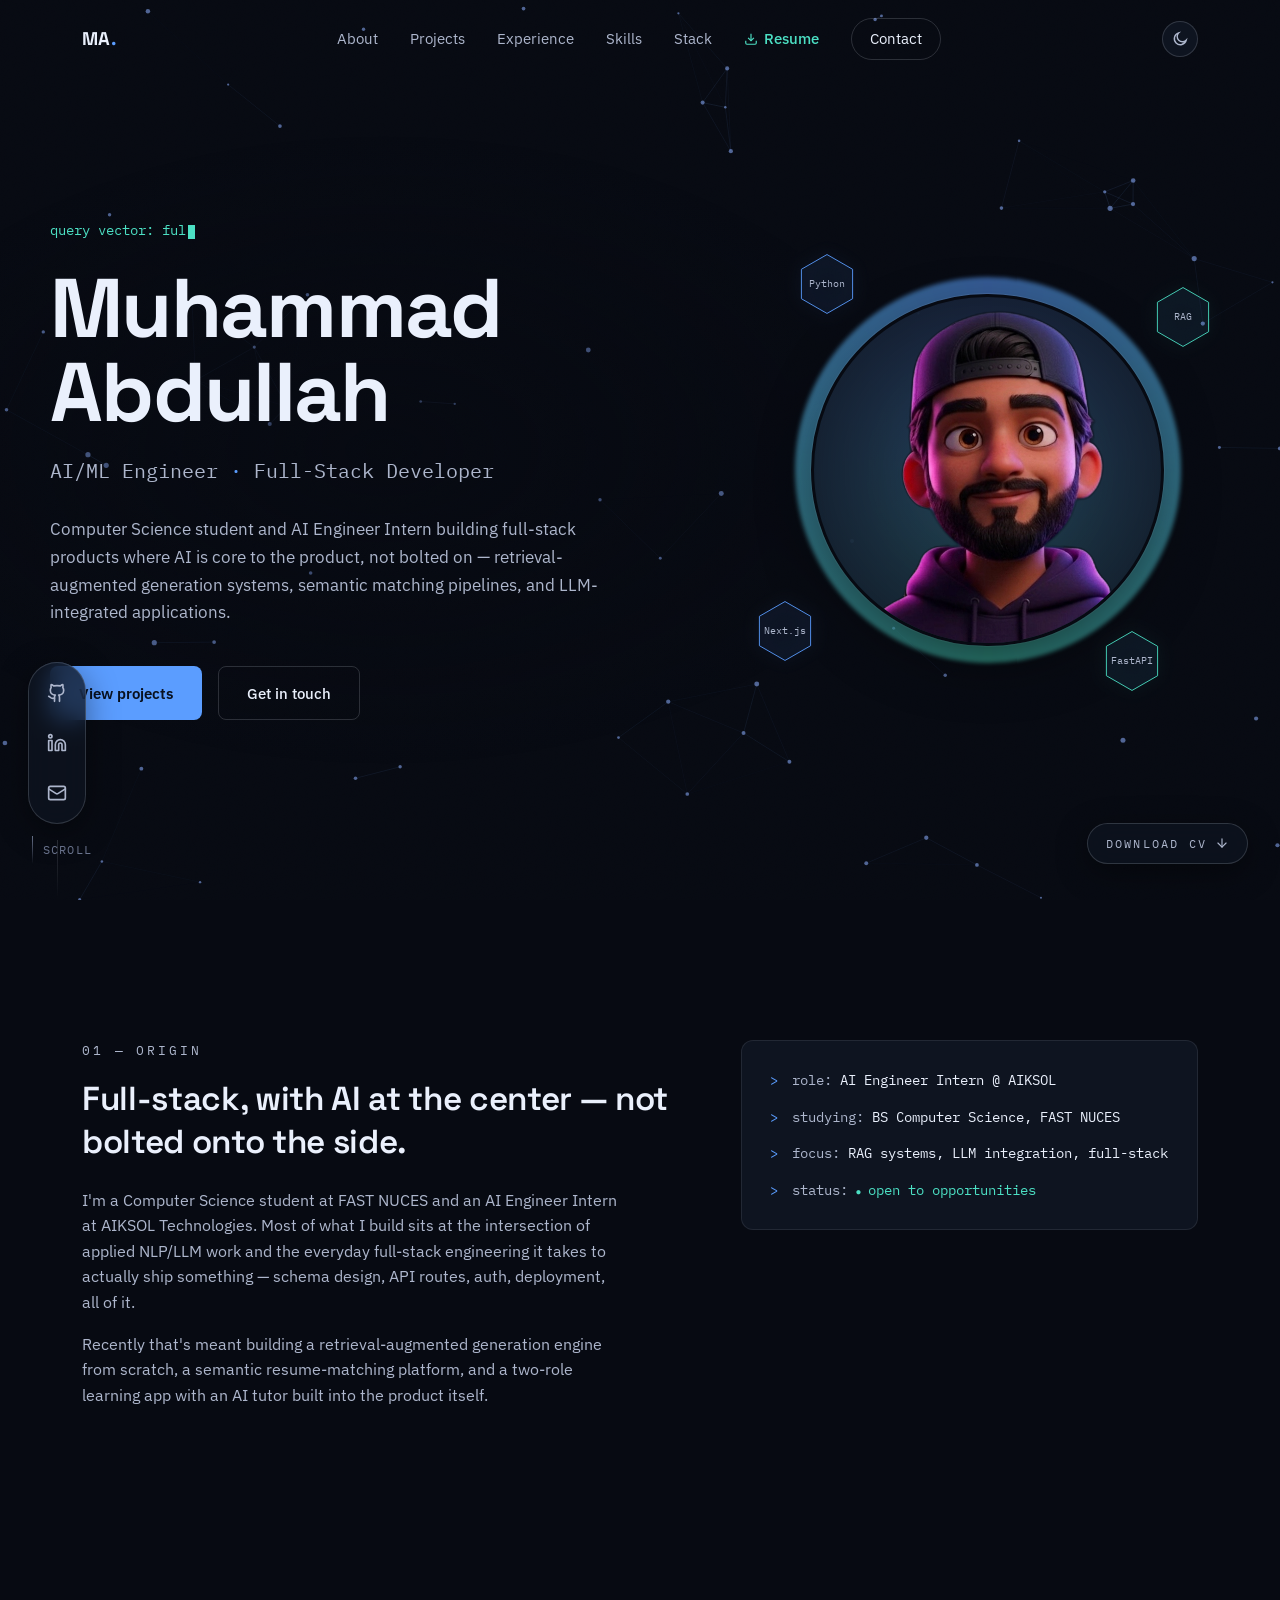
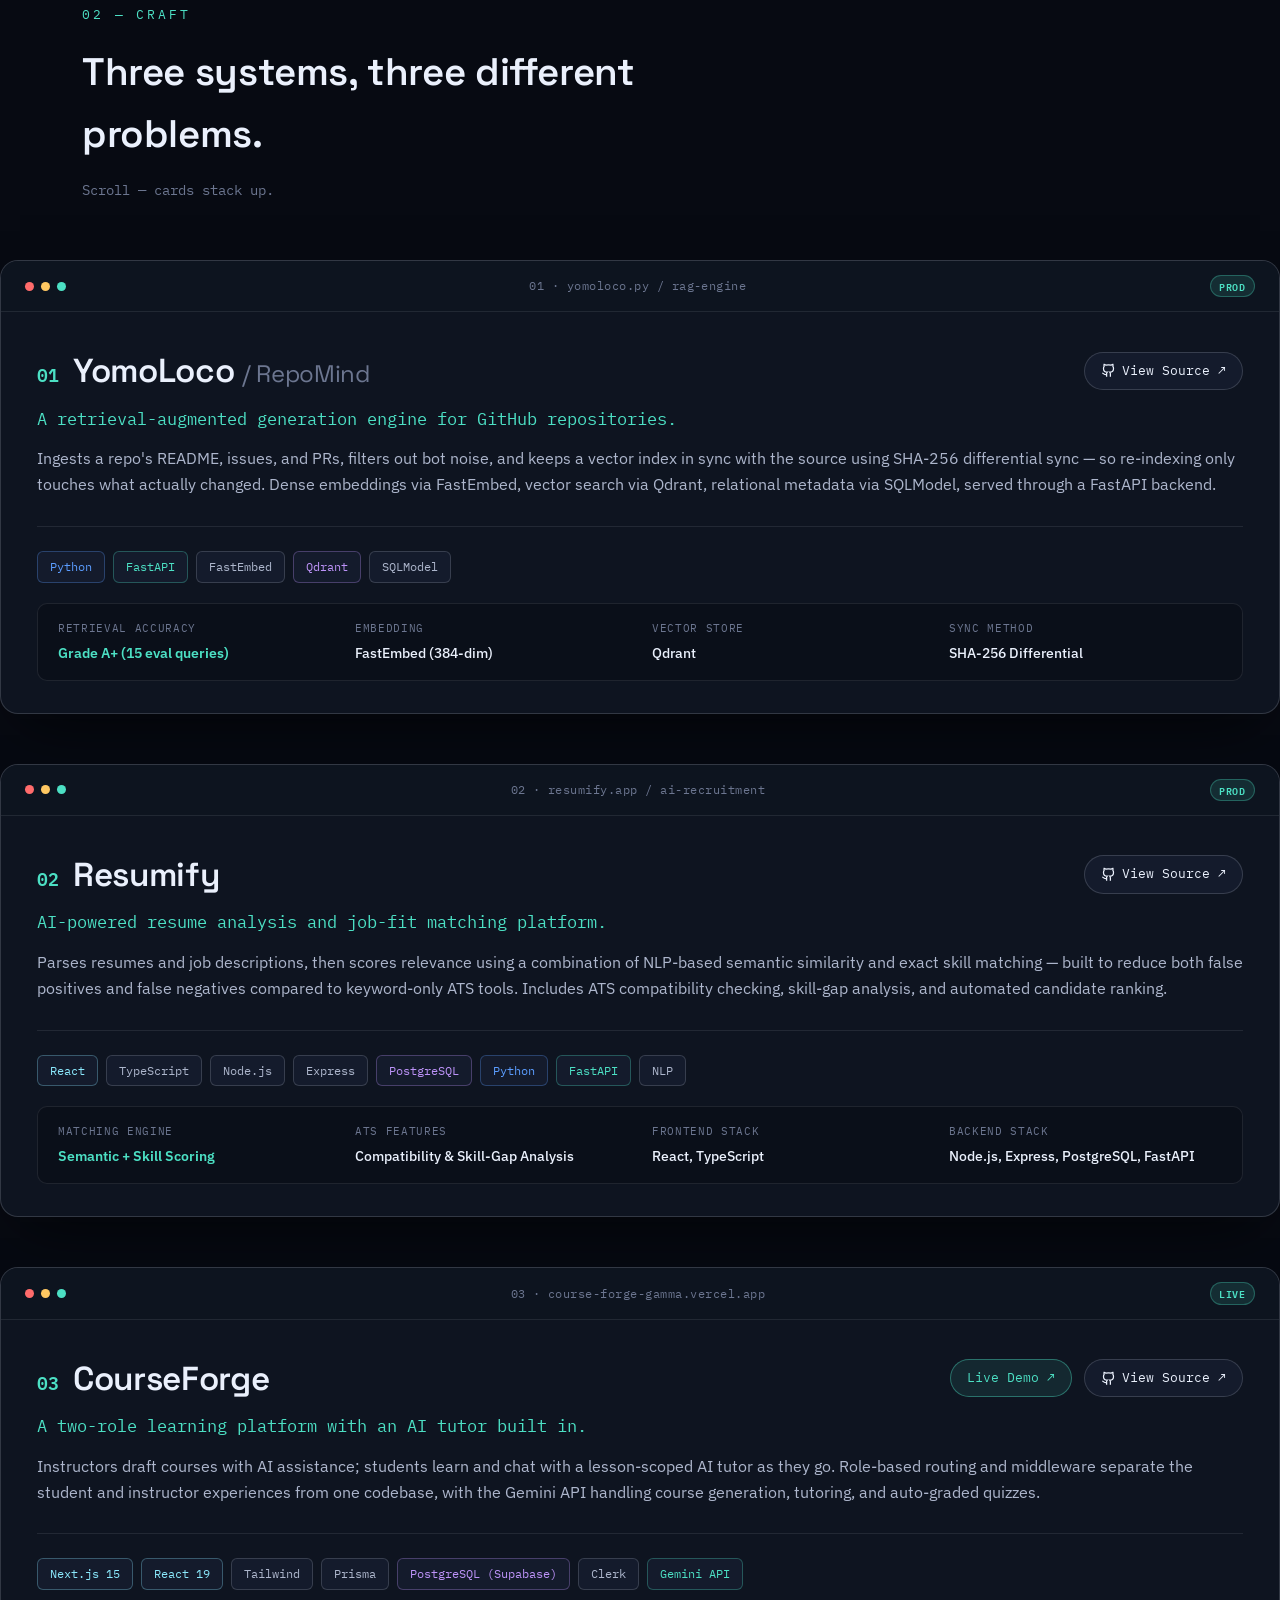
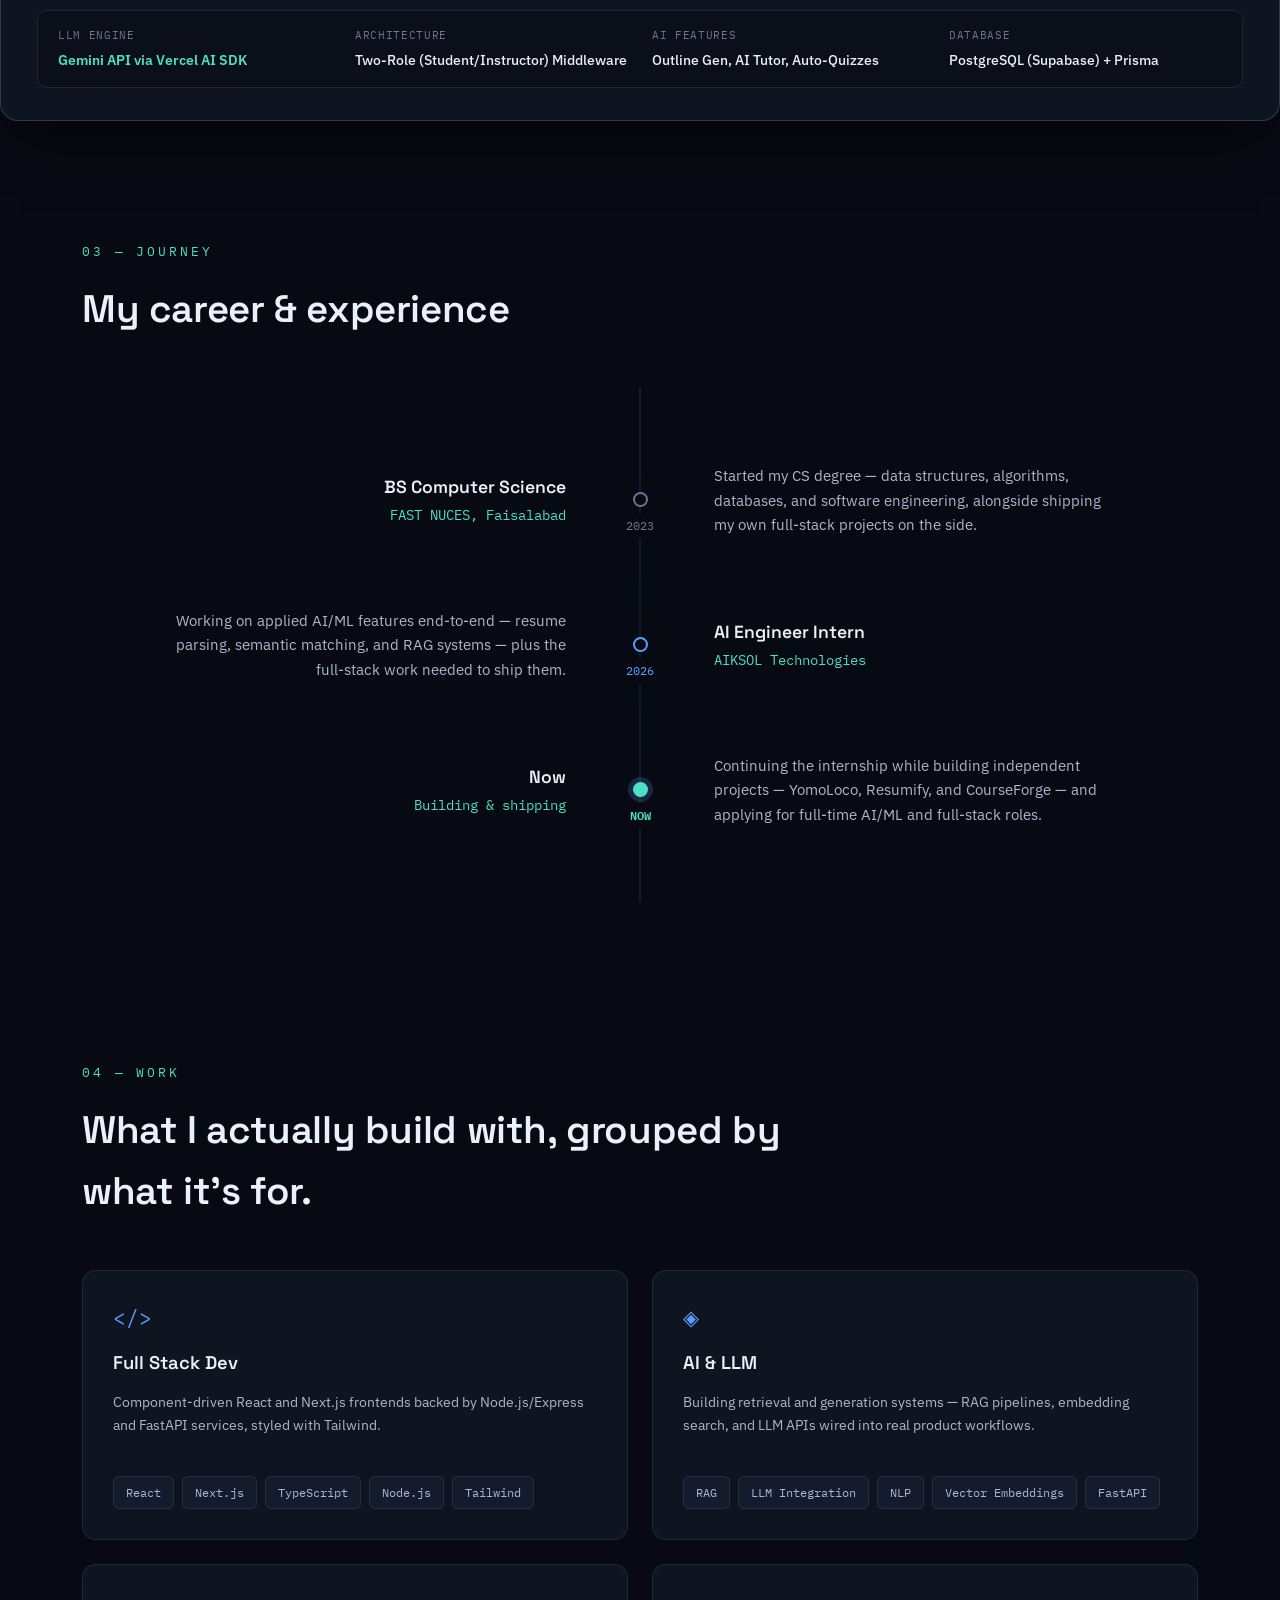
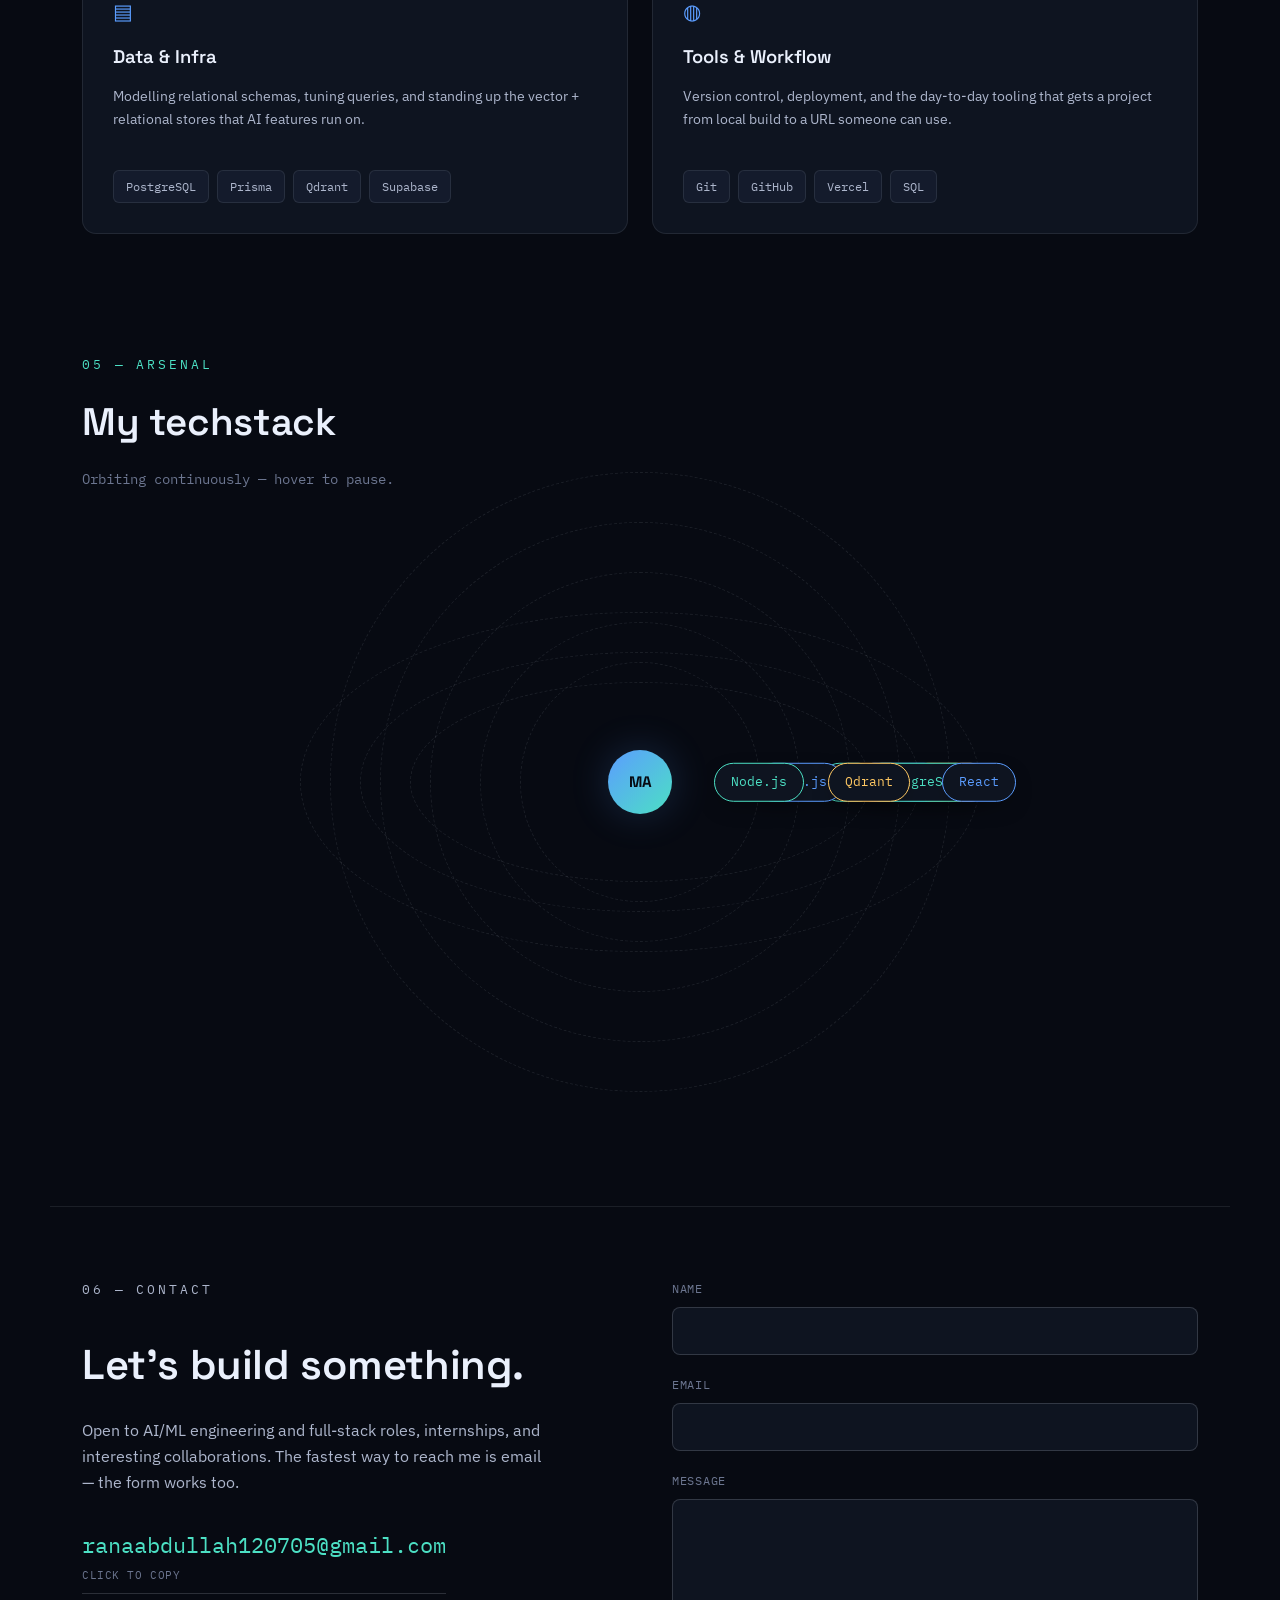
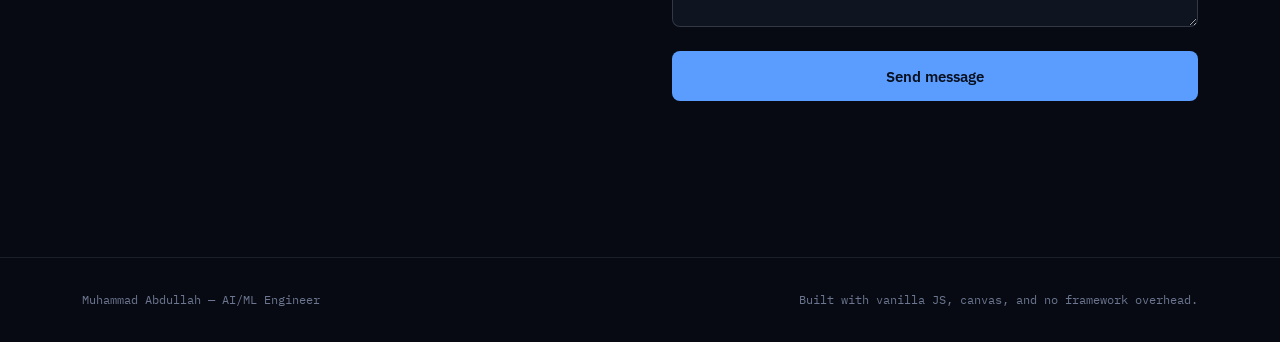
==== commit 5eb65b9e: "Connect contact form to FormSubmit AJAX endpoint for direct email delivery to ranaabdullah120705@gma" ====
--- a/index.html
+++ b/index.html
@@ -485,7 +485,10 @@
         </a>
       </div>
 
-      <form class="contact-form reveal" id="contact-form" action="https://formspree.io/f/YOUR_FORM_ID" method="POST">
+      <form class="contact-form reveal" id="contact-form" action="https://formsubmit.co/ajax/ranaabdullah120705@gmail.com" method="POST">
+        <input type="hidden" name="_subject" value="New Portfolio Contact Message!">
+        <input type="hidden" name="_template" value="table">
+        <input type="hidden" name="_captcha" value="false">
         <div class="form-row">
           <label for="name">Name</label>
           <input type="text" id="name" name="name" required autocomplete="name">
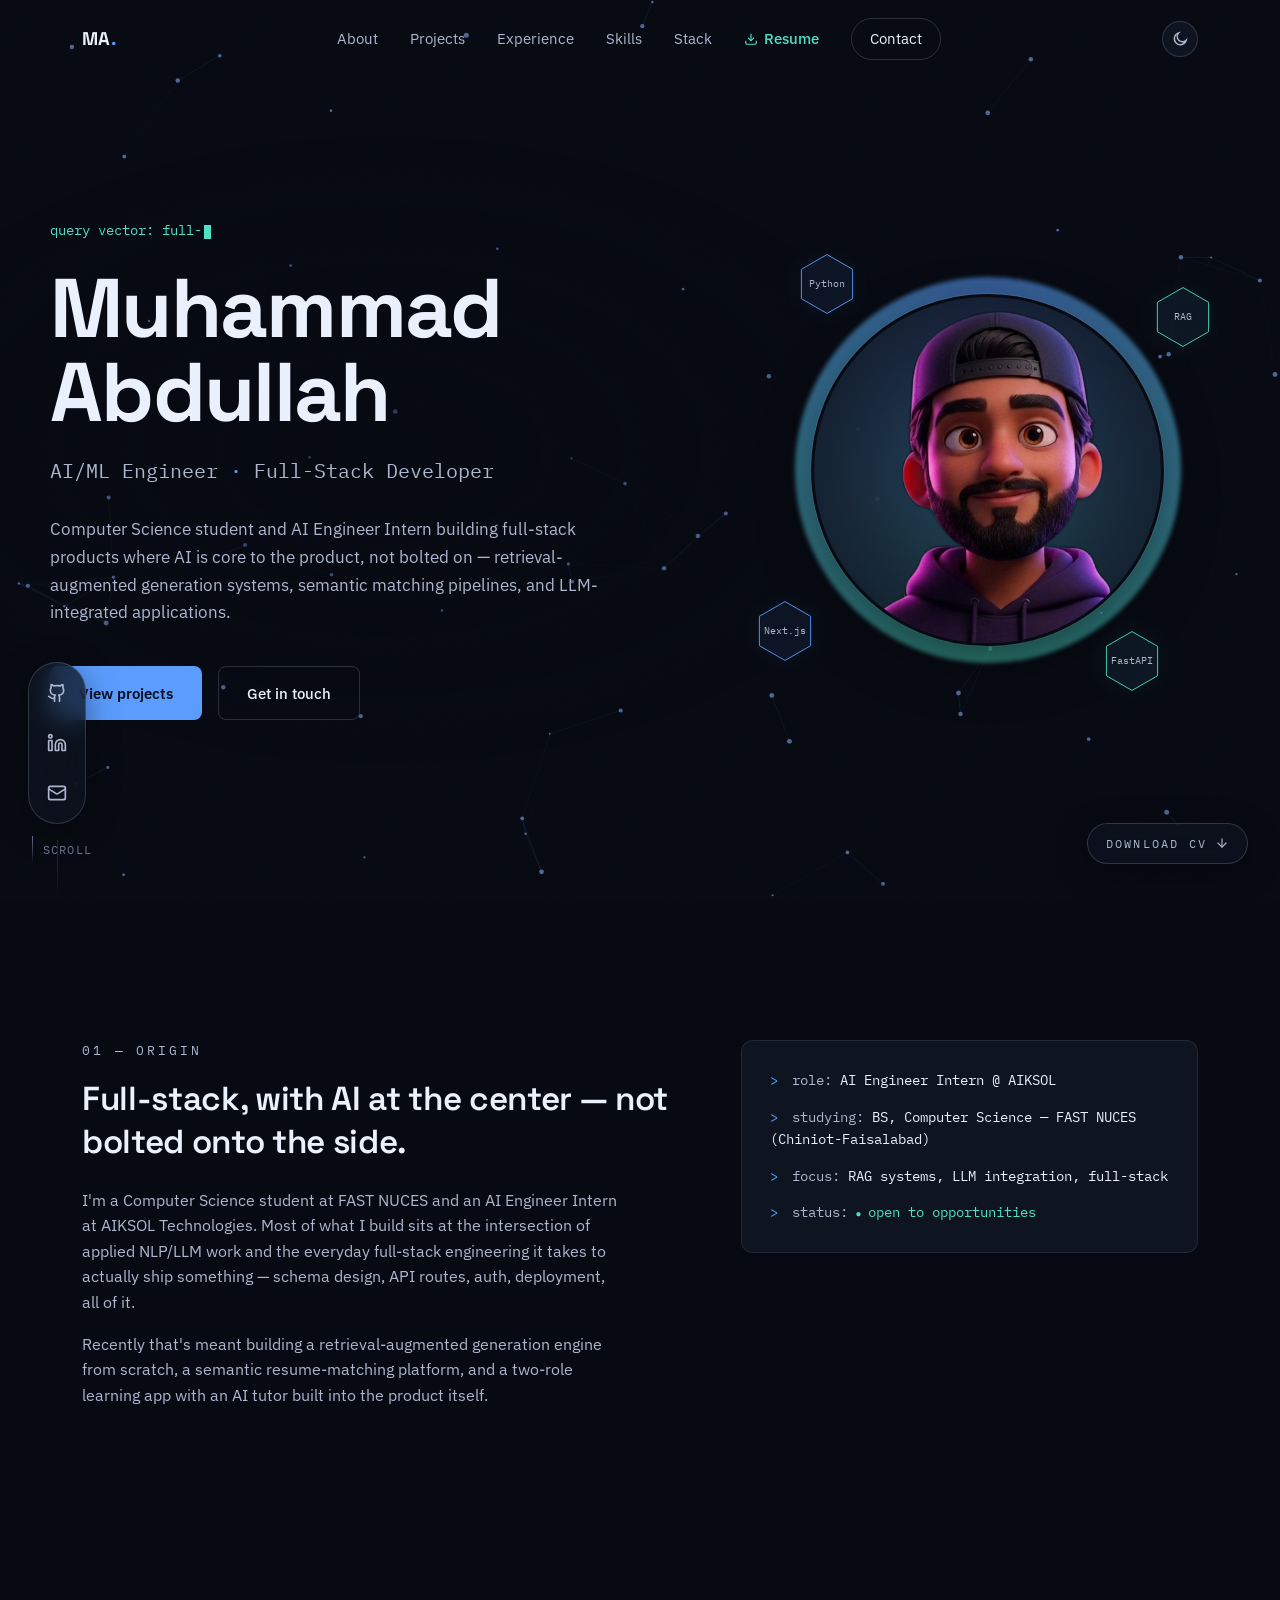
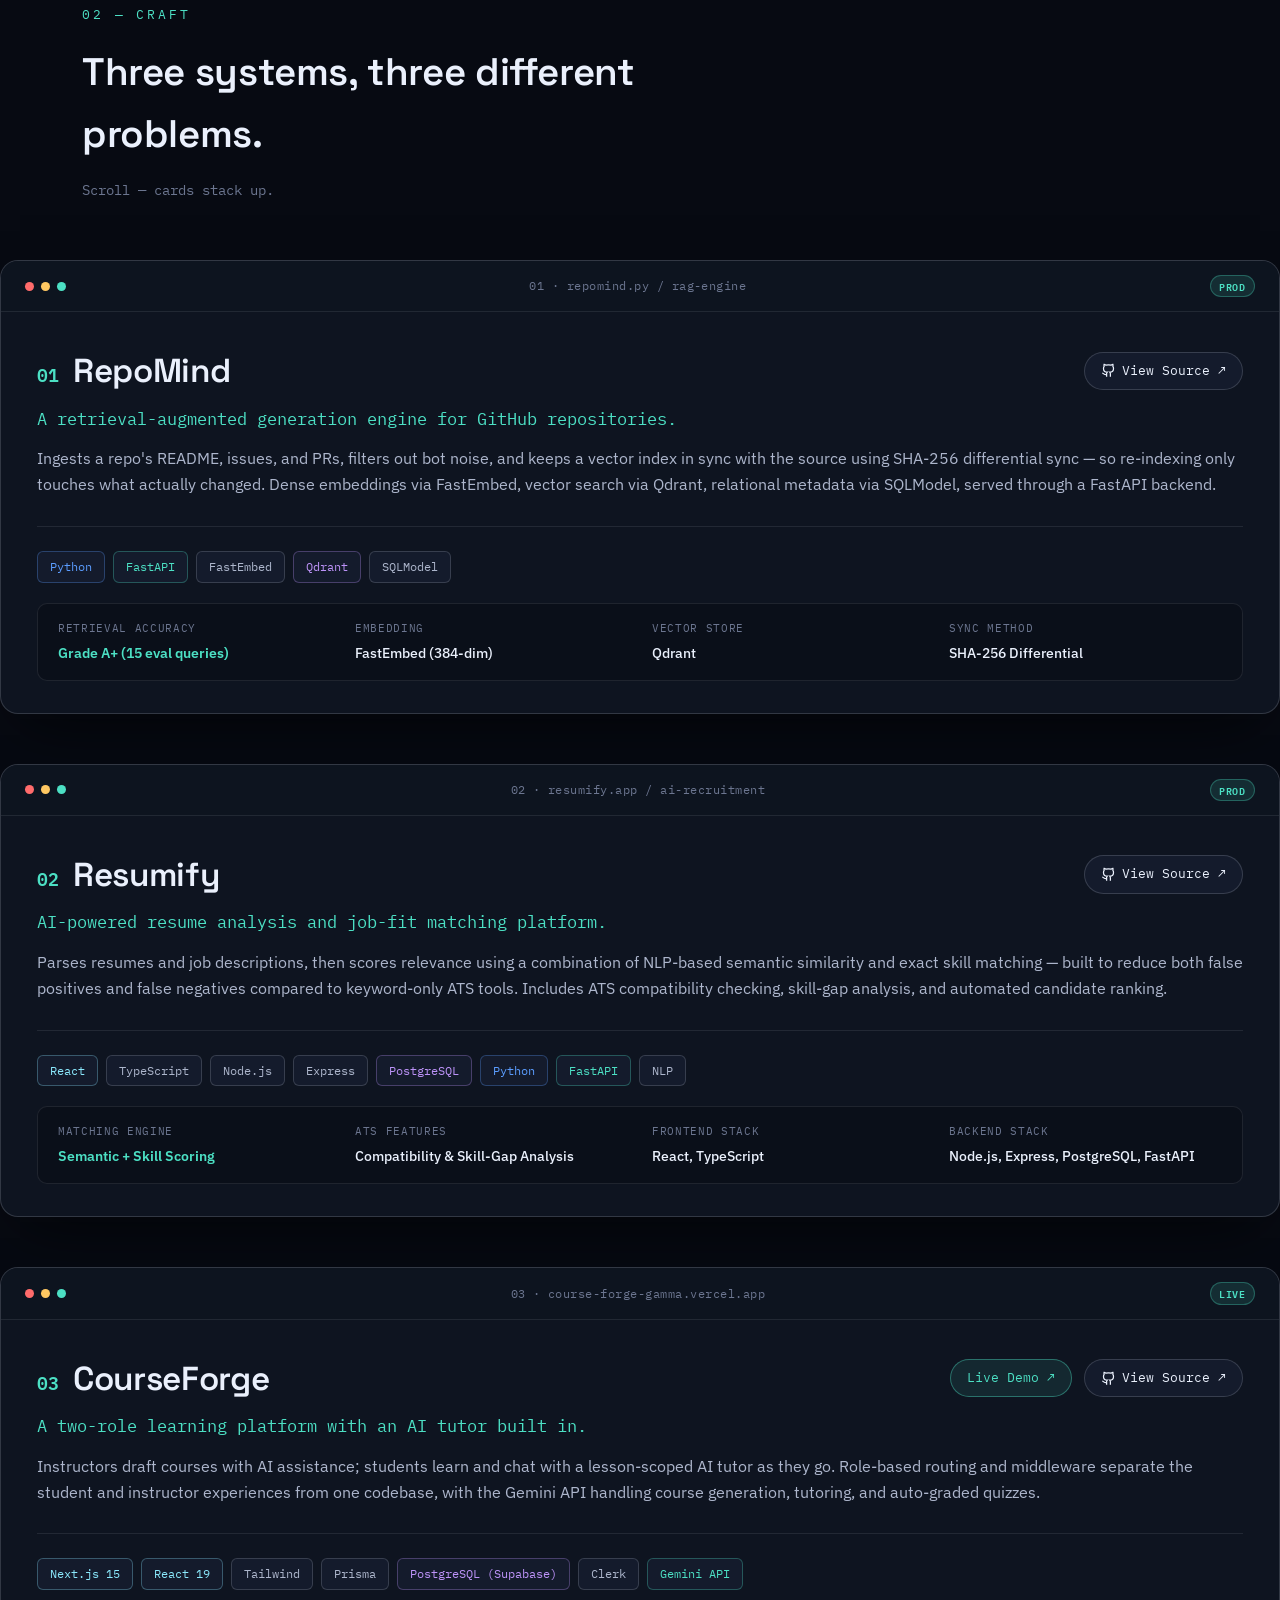
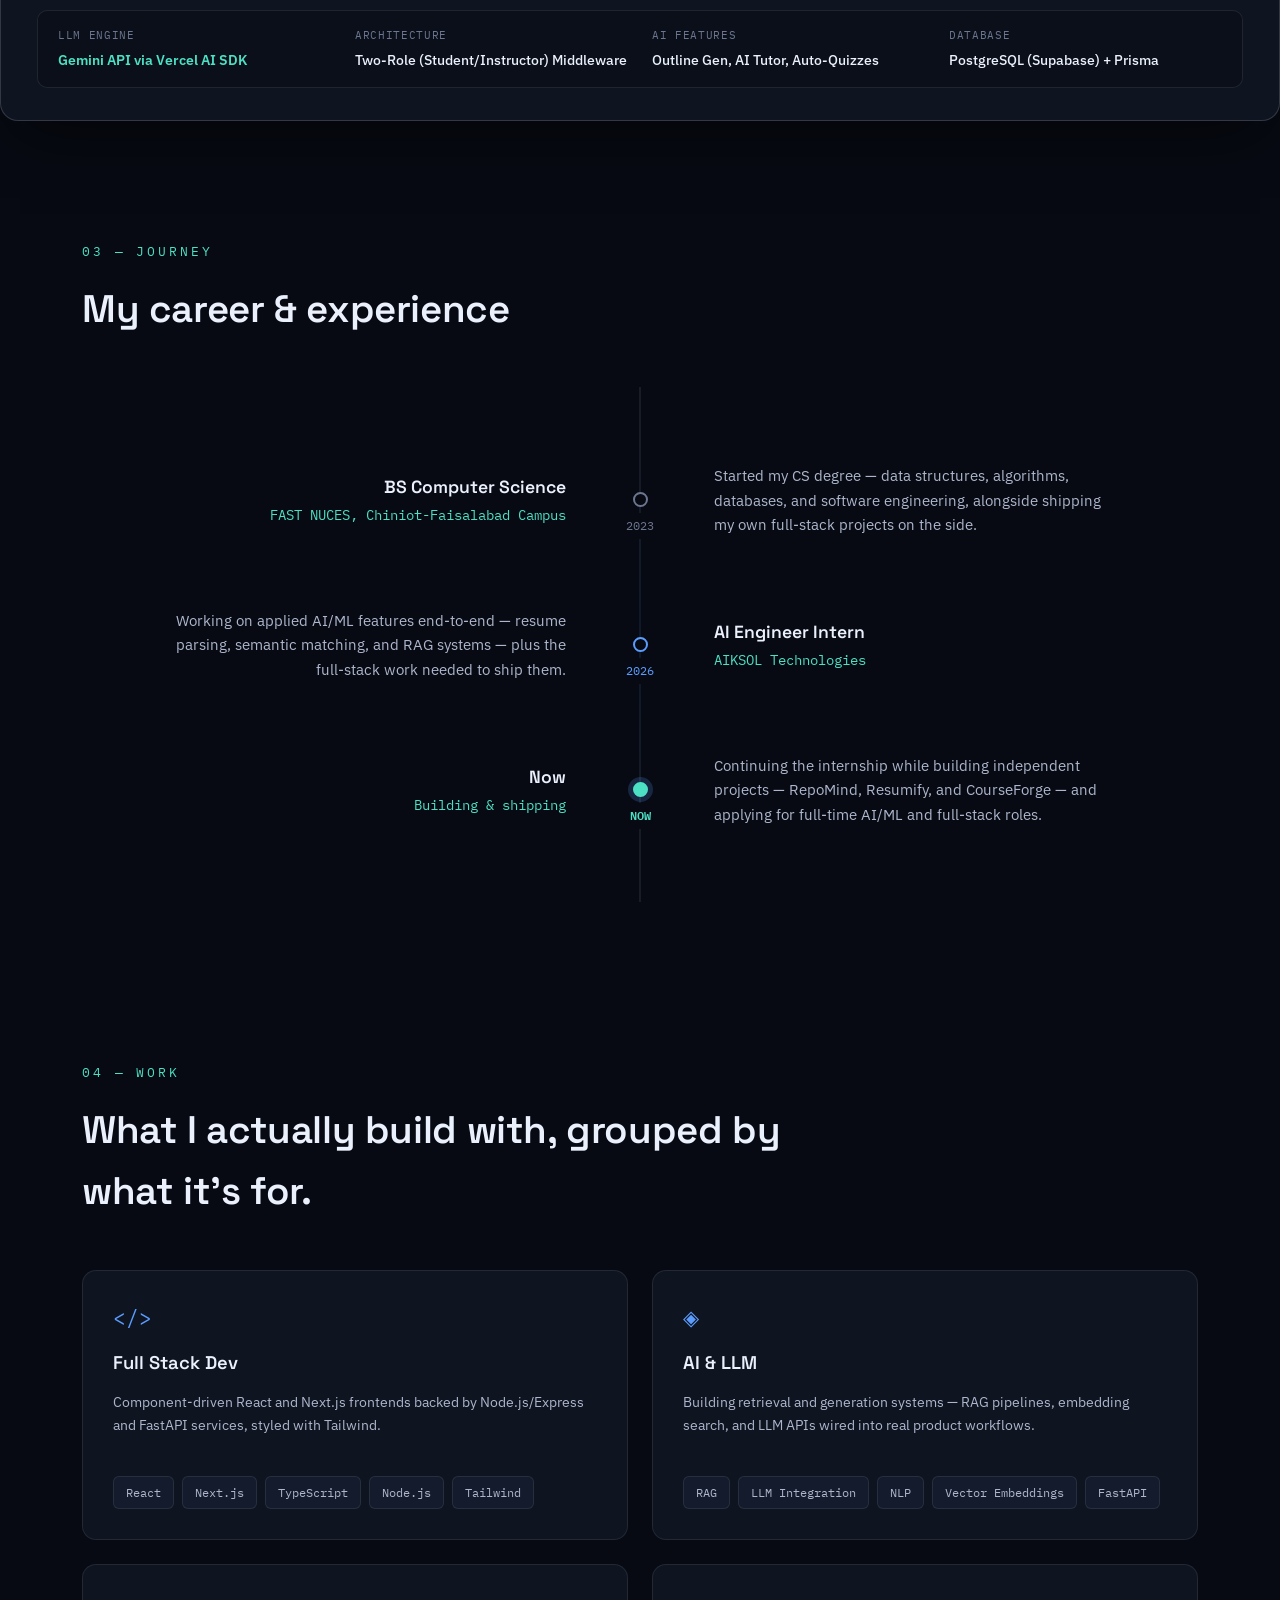
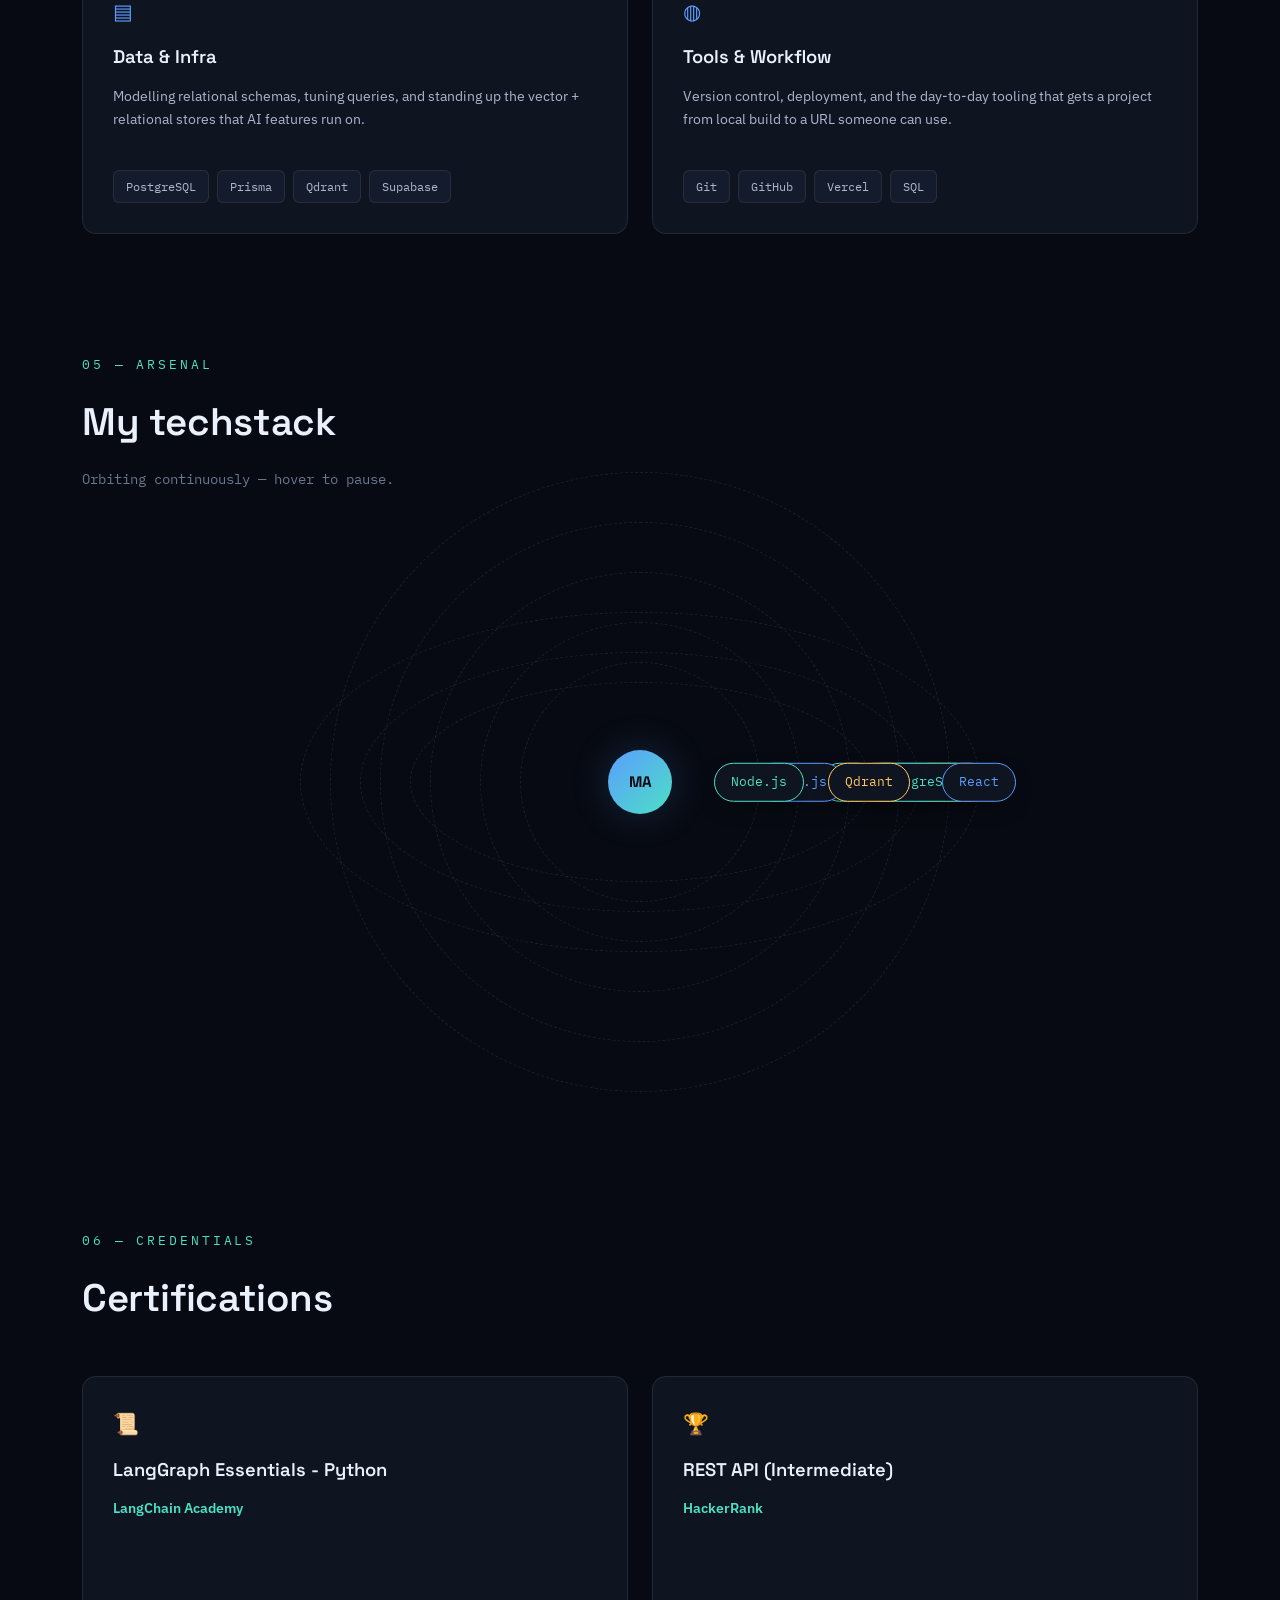
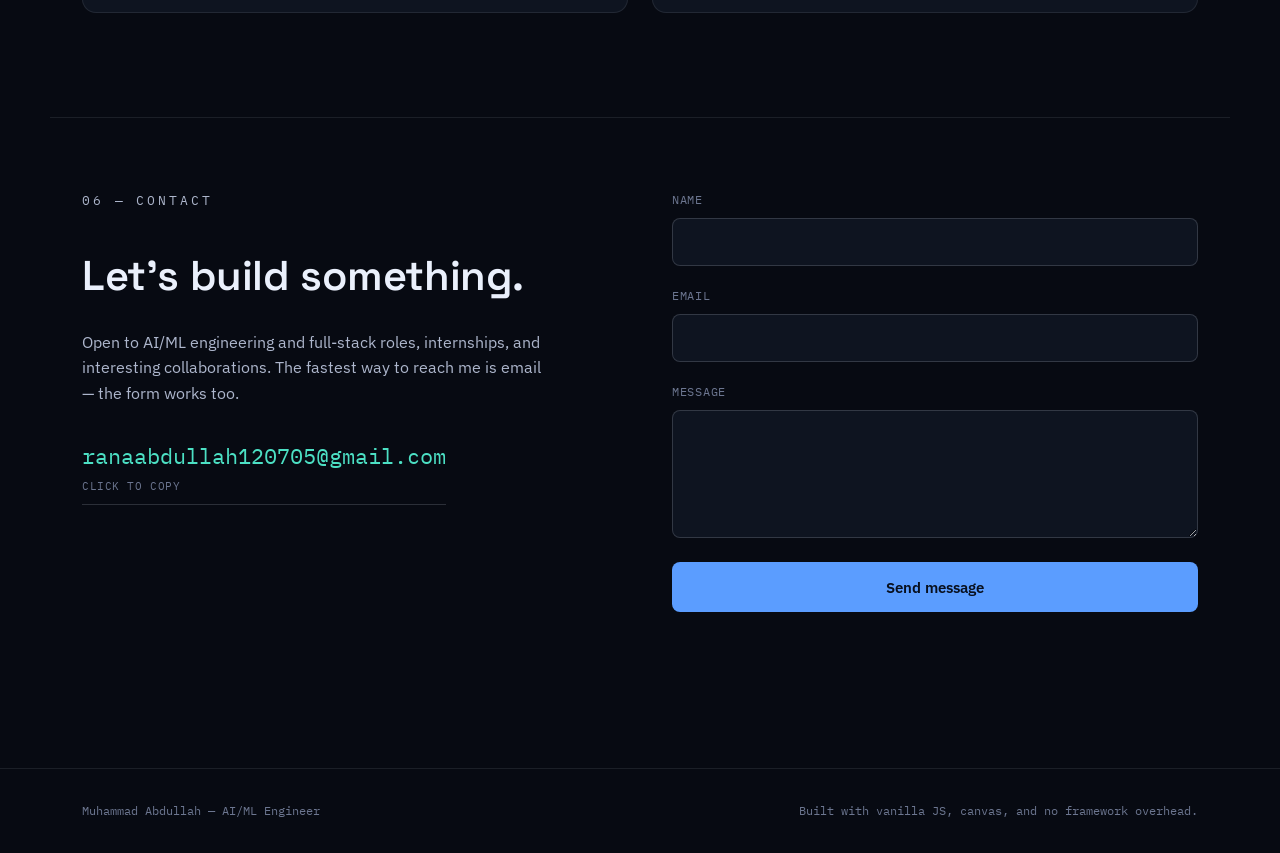
==== commit 2ca0a6e3: "Update CV, resume files, and portfolio website content" ====
--- a/index.html
+++ b/index.html
@@ -51,7 +51,7 @@
     <a href="https://github.com/MuhammadAbdullah12-ux" target="_blank" rel="noopener" aria-label="GitHub" class="social-rail-item" data-tooltip="GitHub">
       <svg width="20" height="20" viewBox="0 0 24 24" fill="none" stroke="currentColor" stroke-width="2" stroke-linecap="round" stroke-linejoin="round"><path d="M15 22v-4a4.8 4.8 0 0 0-1-3.5c3 0 6-2 6-5.5.08-1.25-.27-2.48-1-3.5.28-1.15.28-2.35 0-3.5 0 0-1 0-3 1.5-2.64-.5-5.36-.5-8 0C6 2 5 2 5 2c-.3 1.15-.3 2.35 0 3.5A5.403 5.403 0 0 0 4 9c0 3.5 3 5.5 6 5.5-.39.49-.68 1.05-.85 1.65-.17.6-.22 1.23-.15 1.85v4"/><path d="M9 18c-4.51 2-5-2-7-2"/></svg>
     </a>
-    <a href="https://www.linkedin.com/in/muhammadabdullah12ux/" target="_blank" rel="noopener" aria-label="LinkedIn" class="social-rail-item" data-tooltip="LinkedIn">
+    <a href="https://linkedin.com/in/muhammadabdullah12" target="_blank" rel="noopener" aria-label="LinkedIn" class="social-rail-item" data-tooltip="LinkedIn">
       <svg width="20" height="20" viewBox="0 0 24 24" fill="none" stroke="currentColor" stroke-width="2" stroke-linecap="round" stroke-linejoin="round"><path d="M16 8a6 6 0 0 1 6 6v7h-4v-7a2 2 0 0 0-2-2 2 2 0 0 0-2 2v7h-4v-7a6 6 0 0 1 6-6z"/><rect x="2" y="9" width="4" height="12"/><circle cx="4" cy="4" r="2"/></svg>
     </a>
     <a href="mailto:ranaabdullah120705@gmail.com" aria-label="Email" class="social-rail-item" data-tooltip="Email">
@@ -145,7 +145,7 @@
       <div class="about-status reveal">
         <div class="status-card">
           <p class="status-line"><span class="status-prompt">&gt;</span> role: <span class="status-value">AI Engineer Intern @ AIKSOL</span></p>
-          <p class="status-line"><span class="status-prompt">&gt;</span> studying: <span class="status-value">BS Computer Science, FAST NUCES</span></p>
+          <p class="status-line"><span class="status-prompt">&gt;</span> studying: <span class="status-value">BS, Computer Science — FAST NUCES (Chiniot-Faisalabad)</span></p>
           <p class="status-line"><span class="status-prompt">&gt;</span> focus: <span class="status-value">RAG systems, LLM integration, full-stack</span></p>
           <p class="status-line"><span class="status-prompt">&gt;</span> status: <span class="status-value status-active">open to opportunities</span></p>
         </div>
@@ -170,7 +170,7 @@
             <span class="dot dot-y"></span>
             <span class="dot dot-g"></span>
           </div>
-          <p class="chrome-path">01 · yomoloco.py / rag-engine</p>
+          <p class="chrome-path">01 · repomind.py / rag-engine</p>
           <div class="chrome-badge">PROD</div>
         </div>
         
@@ -179,10 +179,10 @@
             <div class="project-title-row">
               <div class="project-heading">
                 <span class="project-num">01</span>
-                <h3>YomoLoco <span class="project-alt">/ RepoMind</span></h3>
+                <h3>RepoMind</h3>
               </div>
               <div class="project-action-btns">
-                <a href="https://github.com/MuhammadAbdullah12-ux/YomoLoco" target="_blank" rel="noopener" class="project-btn">
+                <a href="https://github.com/MuhammadAbdullah12-ux/RepoMind" target="_blank" rel="noopener" class="project-btn">
                   <svg width="15" height="15" viewBox="0 0 24 24" fill="none" stroke="currentColor" stroke-width="2"><path d="M15 22v-4a4.8 4.8 0 0 0-1-3.5c3 0 6-2 6-5.5.08-1.25-.27-2.48-1-3.5.28-1.15.28-2.35 0-3.5 0 0-1 0-3 1.5-2.64-.5-5.36-.5-8 0C6 2 5 2 5 2c-.3 1.15-.3 2.35 0 3.5A5.403 5.403 0 0 0 4 9c0 3.5 3 5.5 6 5.5-.39.49-.68 1.05-.85 1.65-.17.6-.22 1.23-.15 1.85v4"/><path d="M9 18c-4.51 2-5-2-7-2"/></svg>
                   View Source ↗
                 </a>
@@ -342,7 +342,7 @@
         <div class="timeline-row reveal">
           <div class="timeline-side timeline-side-left">
             <p class="timeline-role">BS Computer Science</p>
-            <p class="timeline-org">FAST NUCES, Faisalabad</p>
+            <p class="timeline-org">FAST NUCES, Chiniot-Faisalabad Campus</p>
           </div>
           <div class="timeline-marker"><span class="timeline-year">2023</span></div>
           <div class="timeline-side timeline-side-right">
@@ -368,7 +368,7 @@
           </div>
           <div class="timeline-marker timeline-marker-now"><span class="timeline-year">NOW</span></div>
           <div class="timeline-side timeline-side-right">
-            <p class="timeline-desc">Continuing the internship while building independent projects — YomoLoco, Resumify, and CourseForge — and applying for full-time AI/ML and full-stack roles.</p>
+            <p class="timeline-desc">Continuing the internship while building independent projects — RepoMind, Resumify, and CourseForge — and applying for full-time AI/ML and full-stack roles.</p>
           </div>
         </div>
       </div>
@@ -469,6 +469,26 @@
     </div>
   </section>
 
+  <!-- ============ CERTIFICATIONS ============ -->
+  <section class="certifications" id="certifications" style="padding: 4rem 0;">
+    <div class="section-inner">
+      <p class="section-label reveal">06 — CREDENTIALS</p>
+      <h2 class="section-title reveal">Certifications</h2>
+      <div class="cat-grid" style="grid-template-columns: repeat(auto-fit, minmax(280px, 1fr)); margin-top: 2rem;">
+        <div class="cat-card reveal">
+          <p class="cat-icon">📜</p>
+          <h3>LangGraph Essentials - Python</h3>
+          <p class="cat-desc" style="color: var(--accent-teal, #4ce0c4); font-weight: 600;">LangChain Academy</p>
+        </div>
+        <div class="cat-card reveal">
+          <p class="cat-icon">🏆</p>
+          <h3>REST API (Intermediate)</h3>
+          <p class="cat-desc" style="color: var(--accent-teal, #4ce0c4); font-weight: 600;">HackerRank</p>
+        </div>
+      </div>
+    </div>
+  </section>
+
   <!-- ============ CONTACT ============ -->
   <section class="contact" id="contact">
     <div class="section-inner contact-grid">
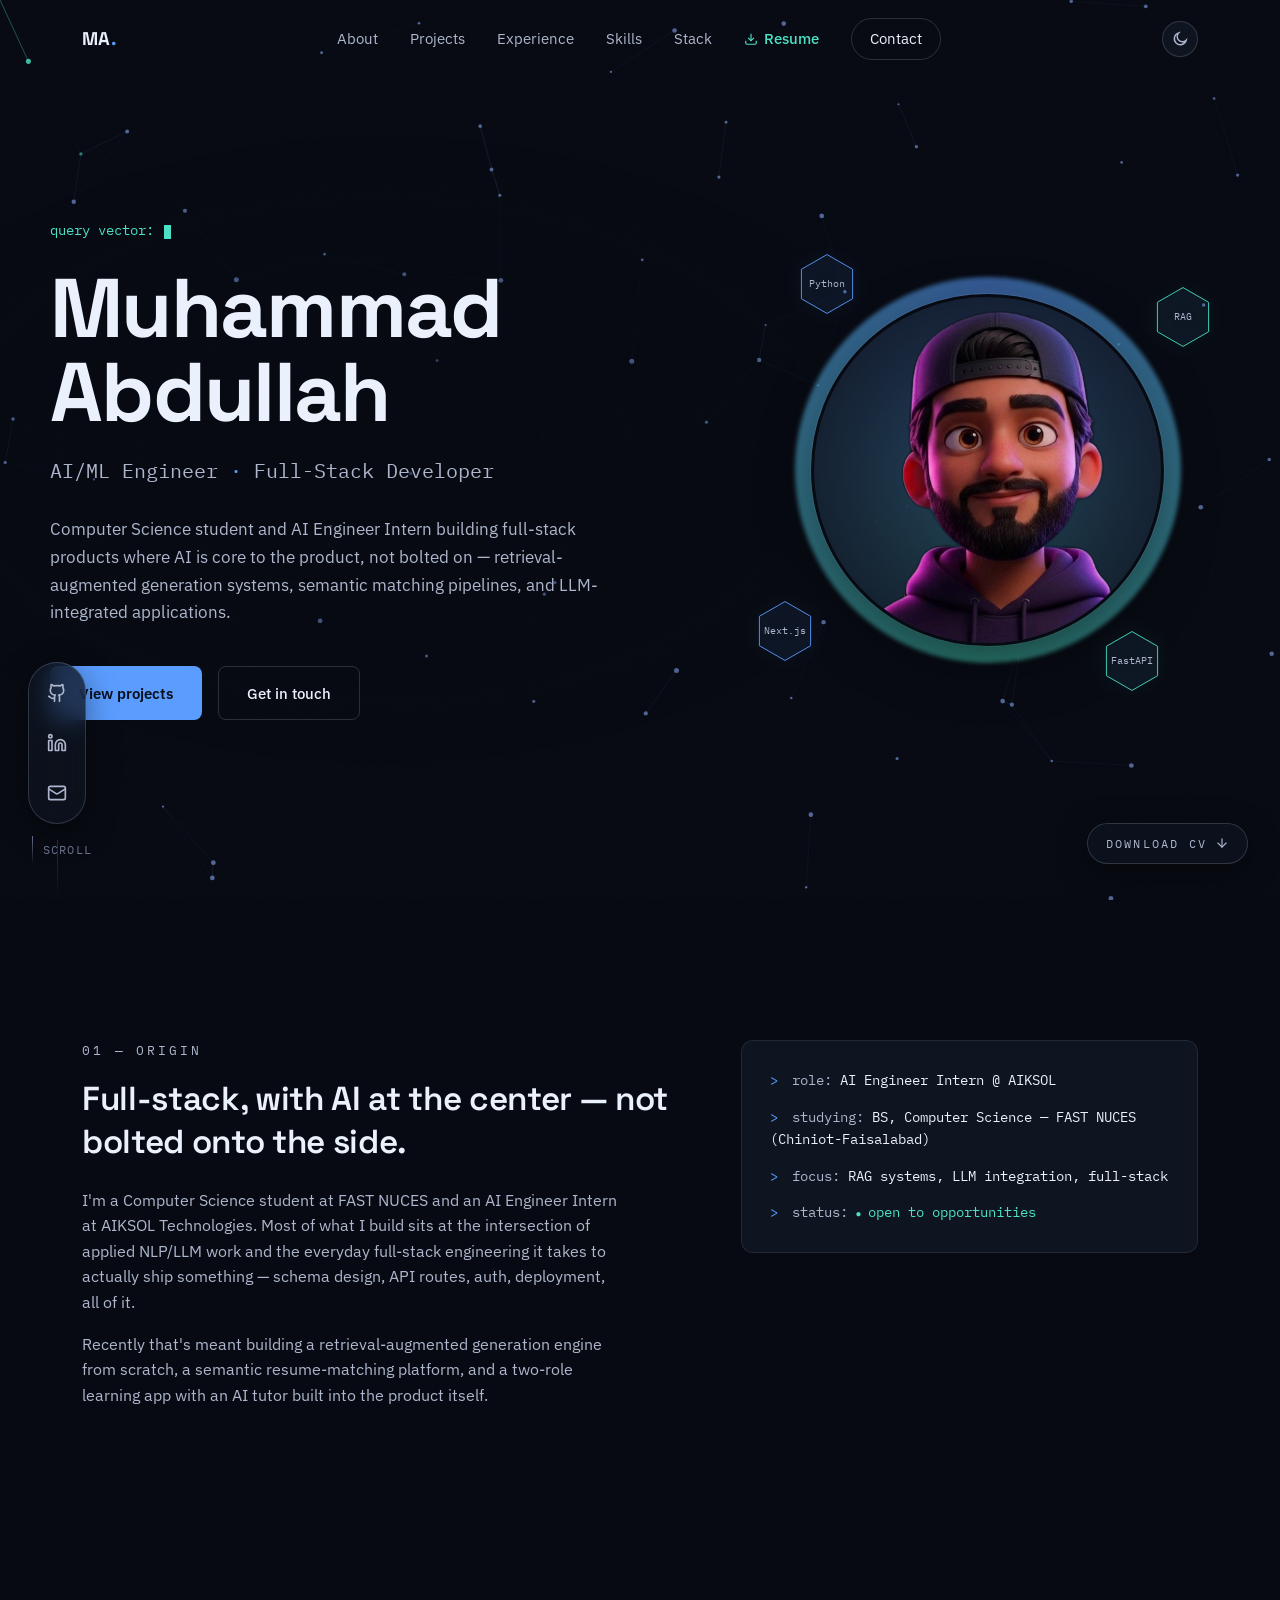
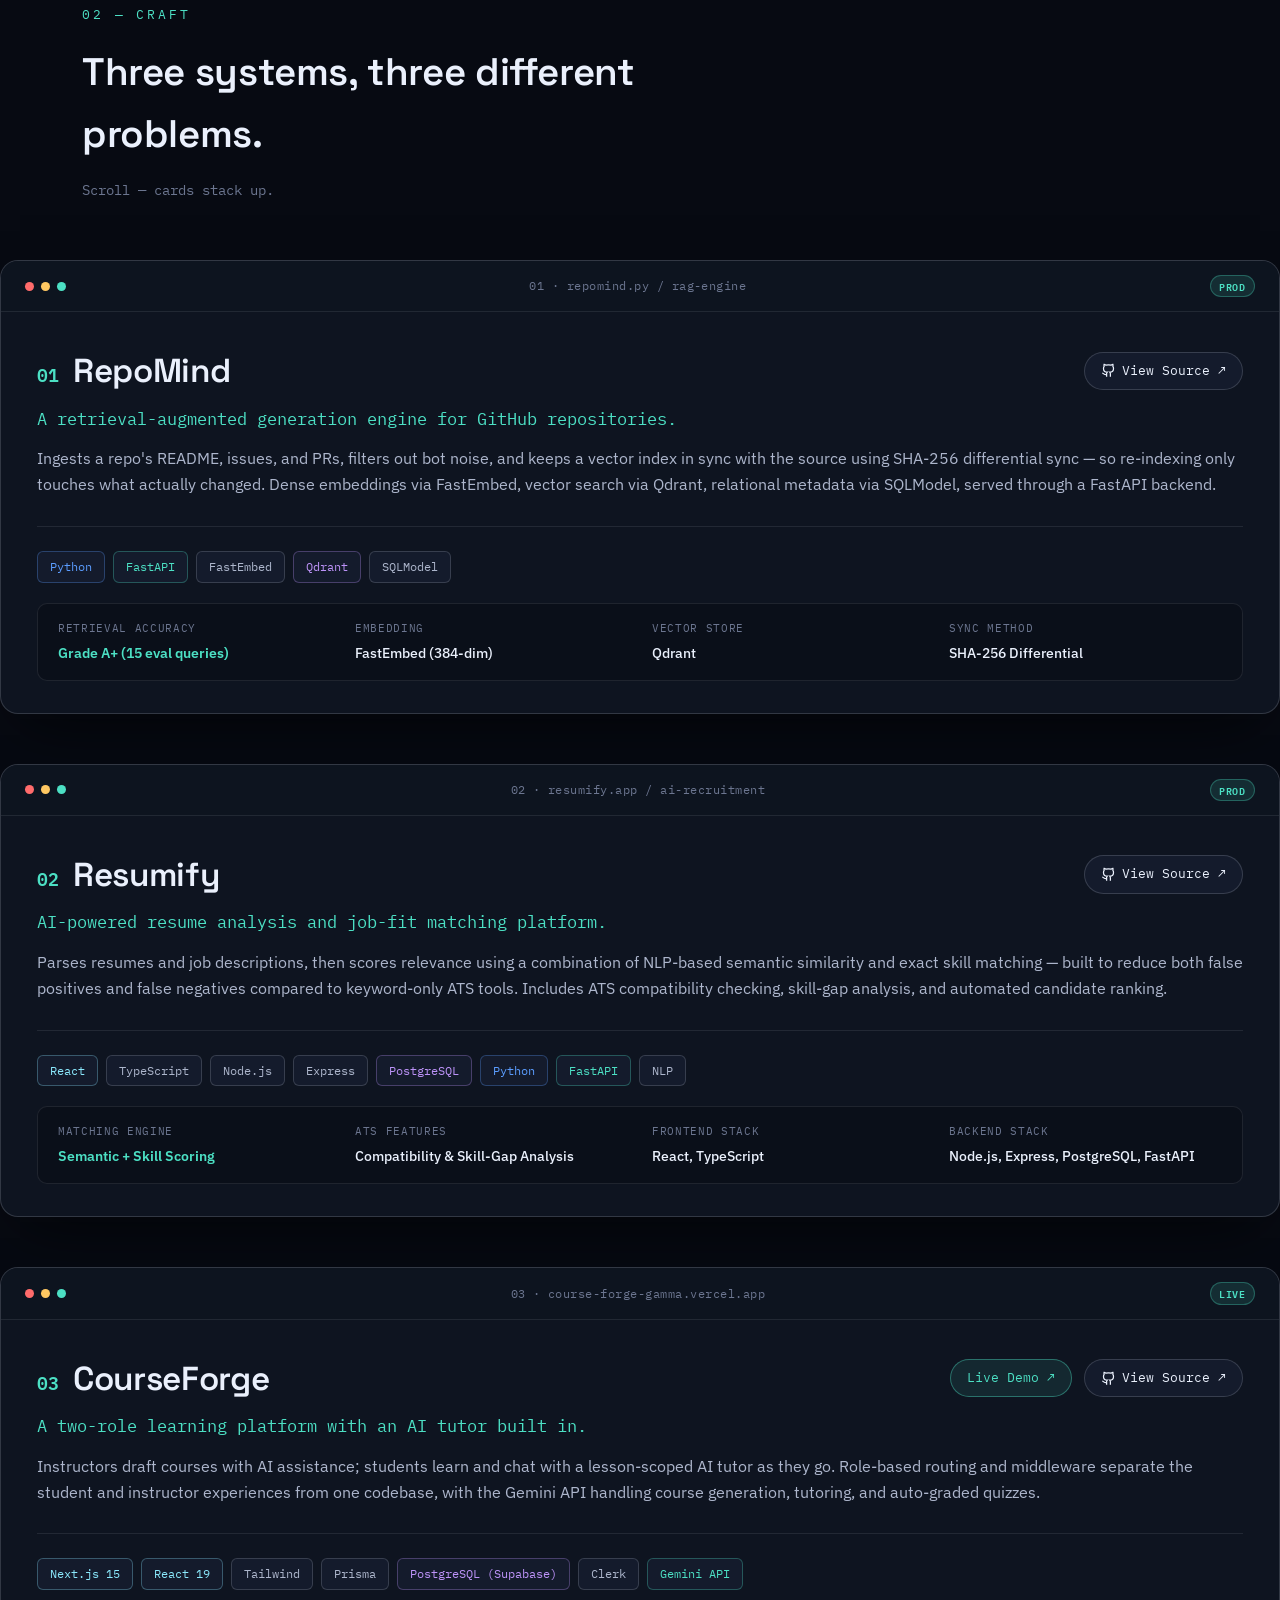
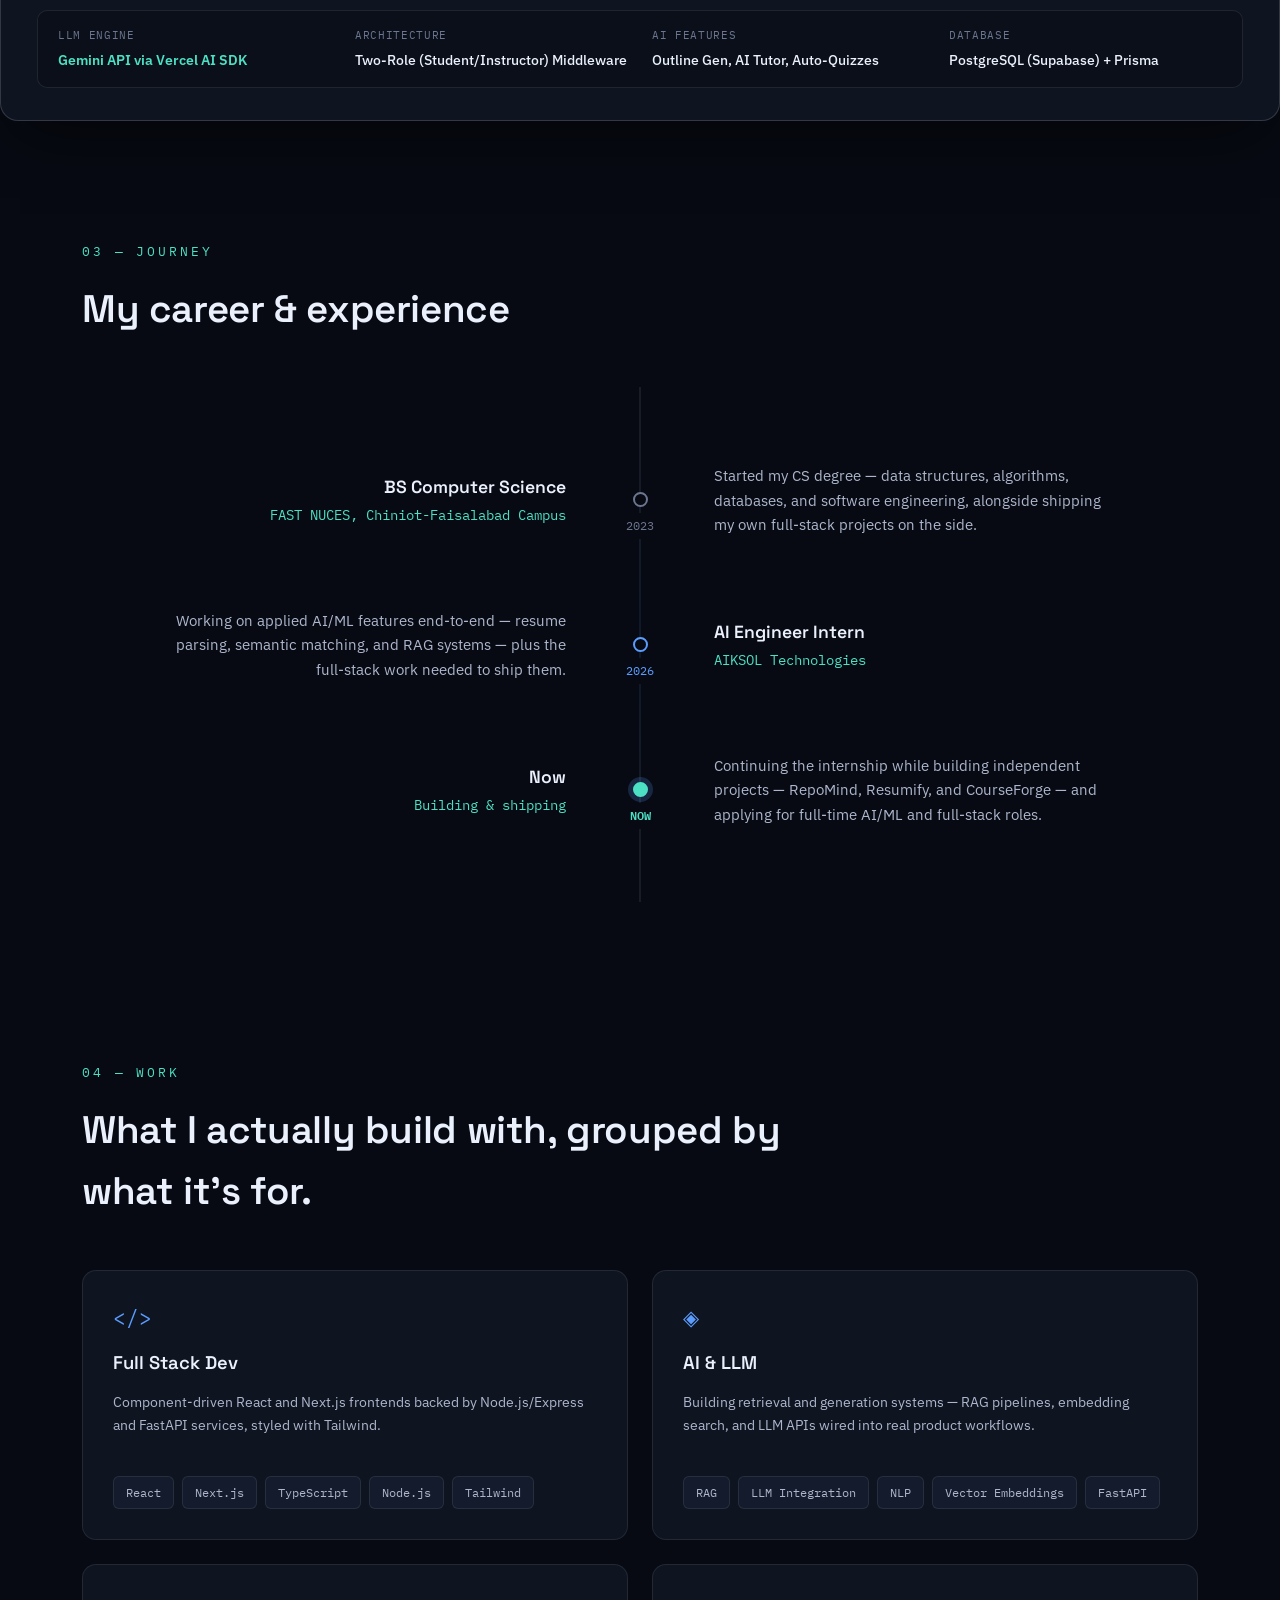
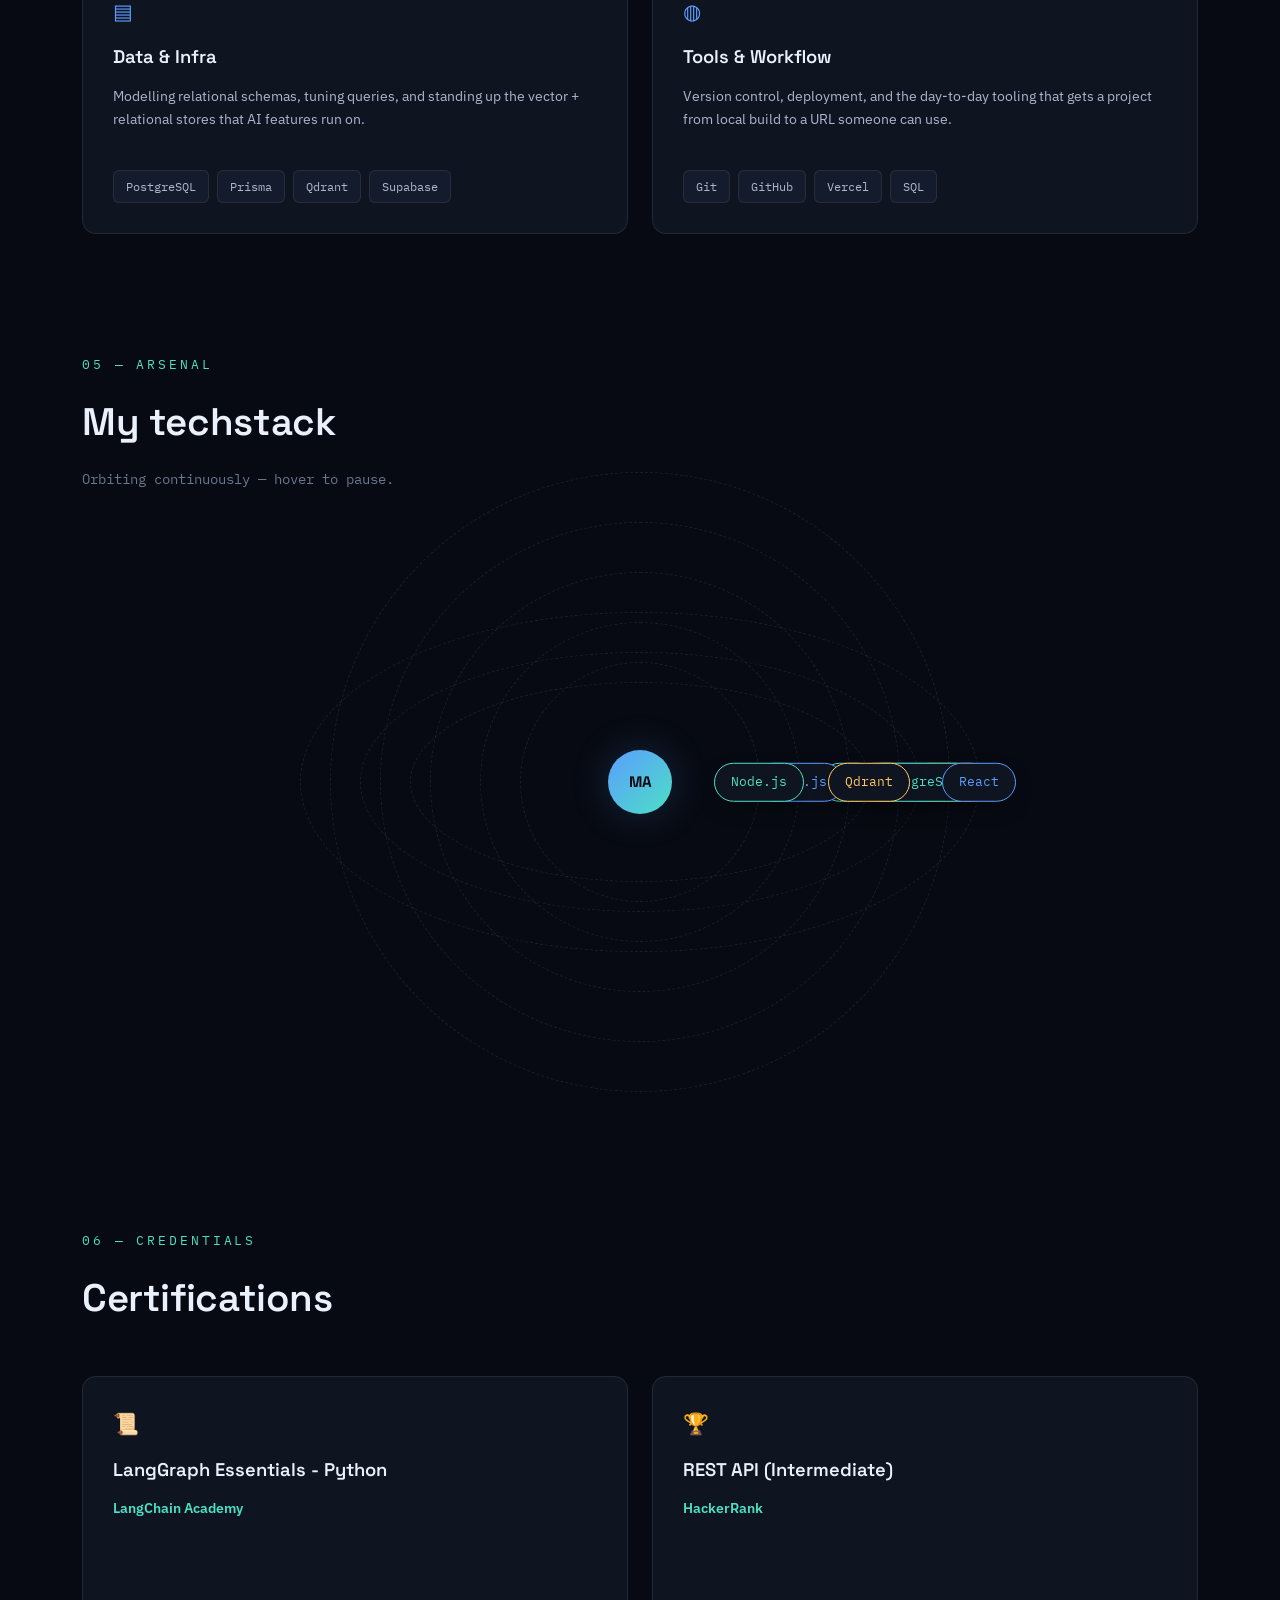
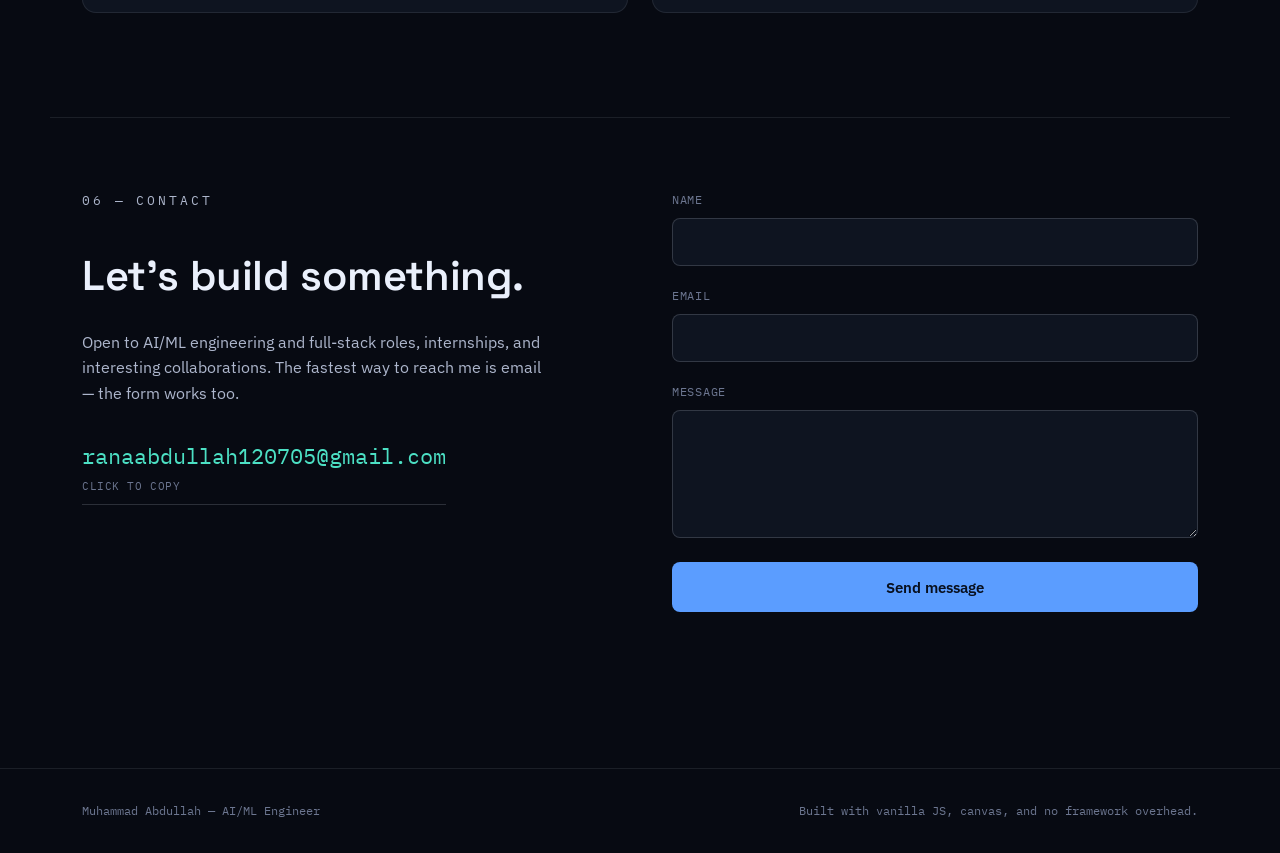
==== commit 451c5ef5: "Update LinkedIn link to canonical URL" ====
--- a/index.html
+++ b/index.html
@@ -51,7 +51,7 @@
     <a href="https://github.com/MuhammadAbdullah12-ux" target="_blank" rel="noopener" aria-label="GitHub" class="social-rail-item" data-tooltip="GitHub">
       <svg width="20" height="20" viewBox="0 0 24 24" fill="none" stroke="currentColor" stroke-width="2" stroke-linecap="round" stroke-linejoin="round"><path d="M15 22v-4a4.8 4.8 0 0 0-1-3.5c3 0 6-2 6-5.5.08-1.25-.27-2.48-1-3.5.28-1.15.28-2.35 0-3.5 0 0-1 0-3 1.5-2.64-.5-5.36-.5-8 0C6 2 5 2 5 2c-.3 1.15-.3 2.35 0 3.5A5.403 5.403 0 0 0 4 9c0 3.5 3 5.5 6 5.5-.39.49-.68 1.05-.85 1.65-.17.6-.22 1.23-.15 1.85v4"/><path d="M9 18c-4.51 2-5-2-7-2"/></svg>
     </a>
-    <a href="https://linkedin.com/in/muhammadabdullah12" target="_blank" rel="noopener" aria-label="LinkedIn" class="social-rail-item" data-tooltip="LinkedIn">
+    <a href="https://www.linkedin.com/in/muhammadabdullah12ux/" target="_blank" rel="noopener" aria-label="LinkedIn" class="social-rail-item" data-tooltip="LinkedIn">
       <svg width="20" height="20" viewBox="0 0 24 24" fill="none" stroke="currentColor" stroke-width="2" stroke-linecap="round" stroke-linejoin="round"><path d="M16 8a6 6 0 0 1 6 6v7h-4v-7a2 2 0 0 0-2-2 2 2 0 0 0-2 2v7h-4v-7a6 6 0 0 1 6-6z"/><rect x="2" y="9" width="4" height="12"/><circle cx="4" cy="4" r="2"/></svg>
     </a>
     <a href="mailto:ranaabdullah120705@gmail.com" aria-label="Email" class="social-rail-item" data-tooltip="Email">
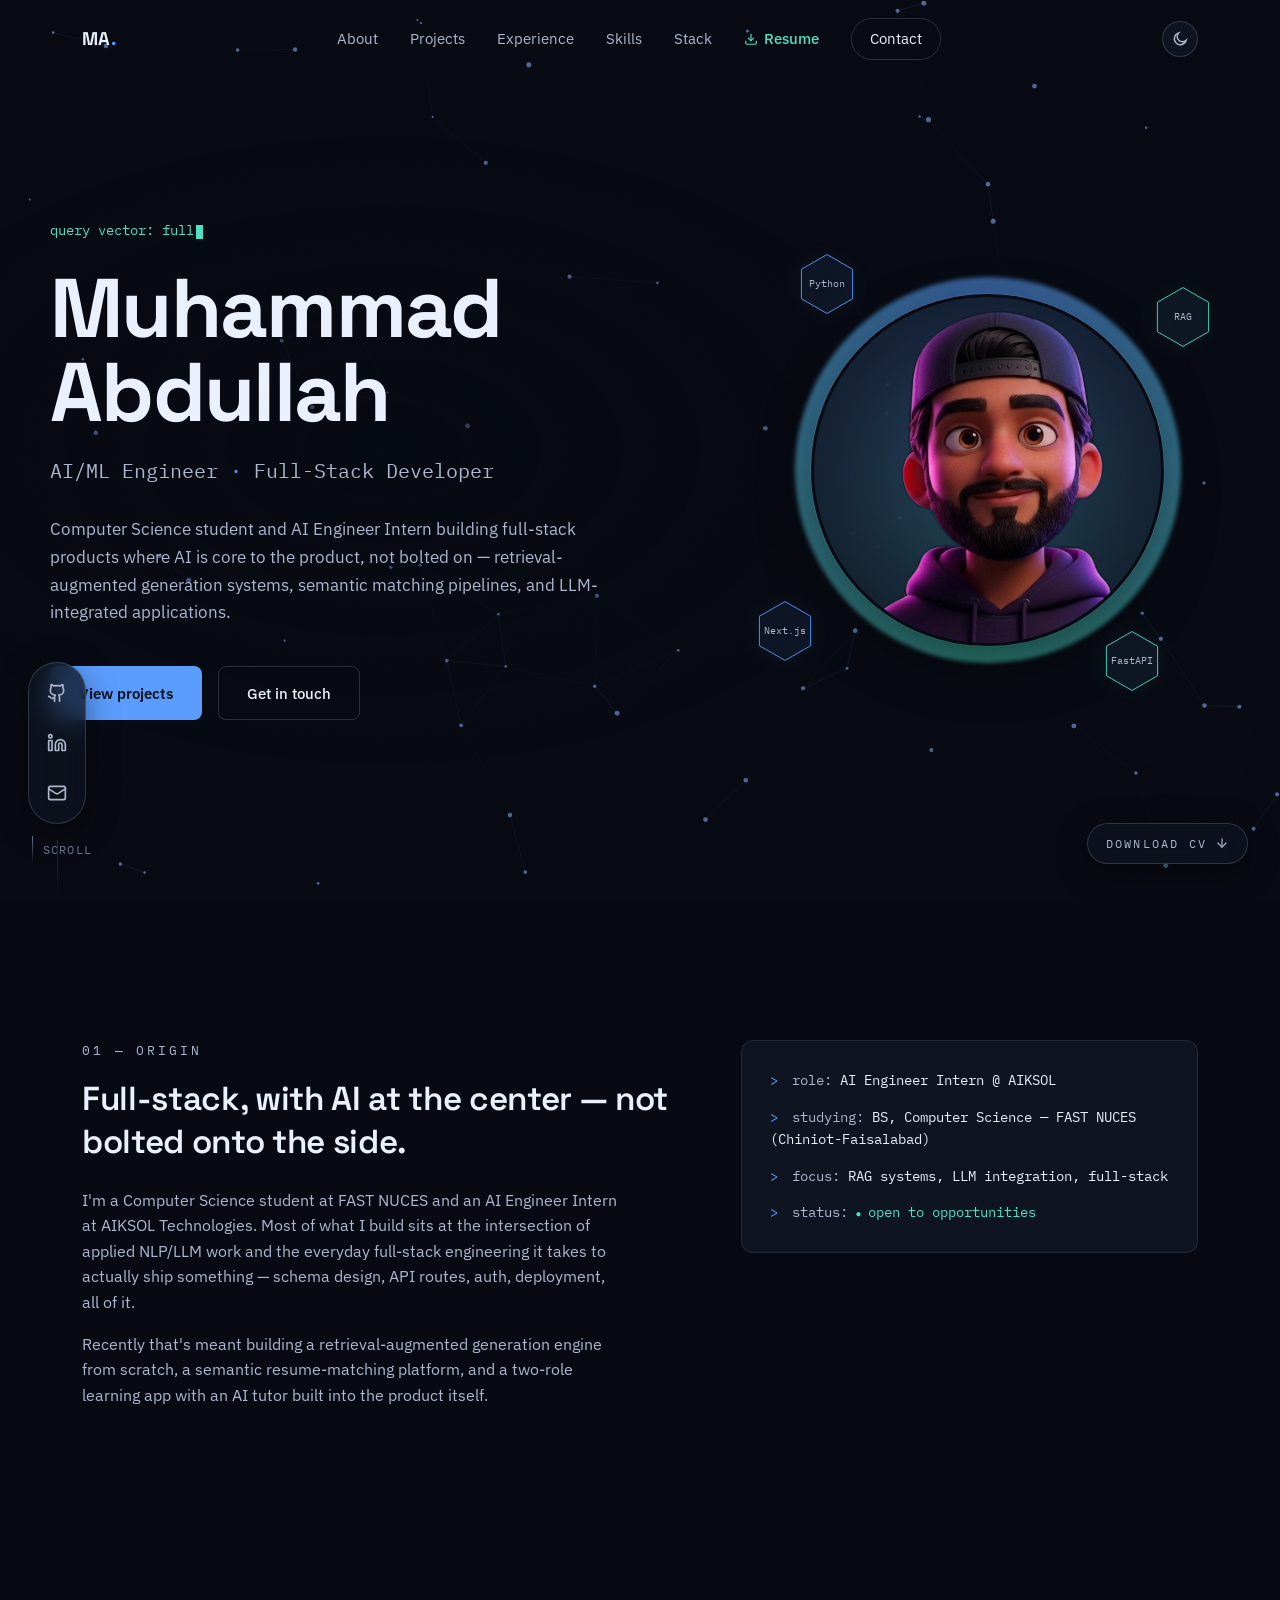
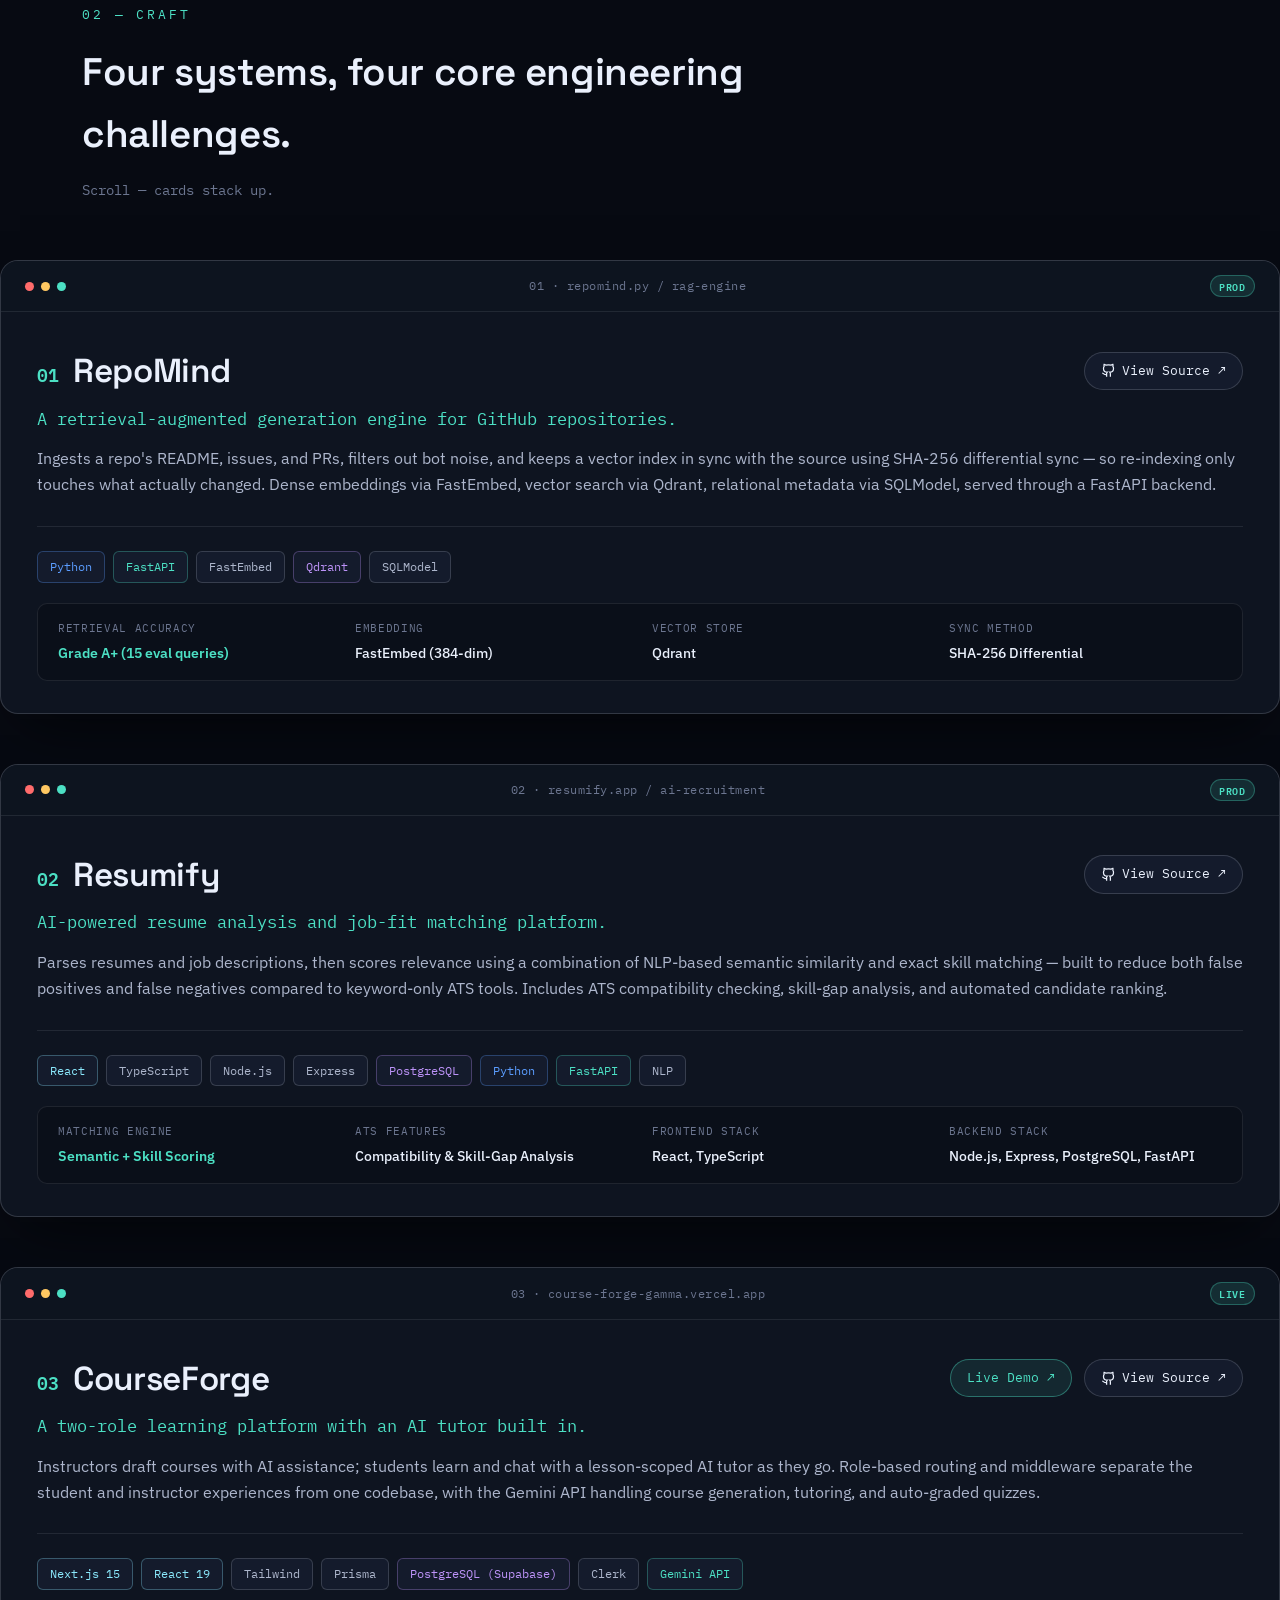
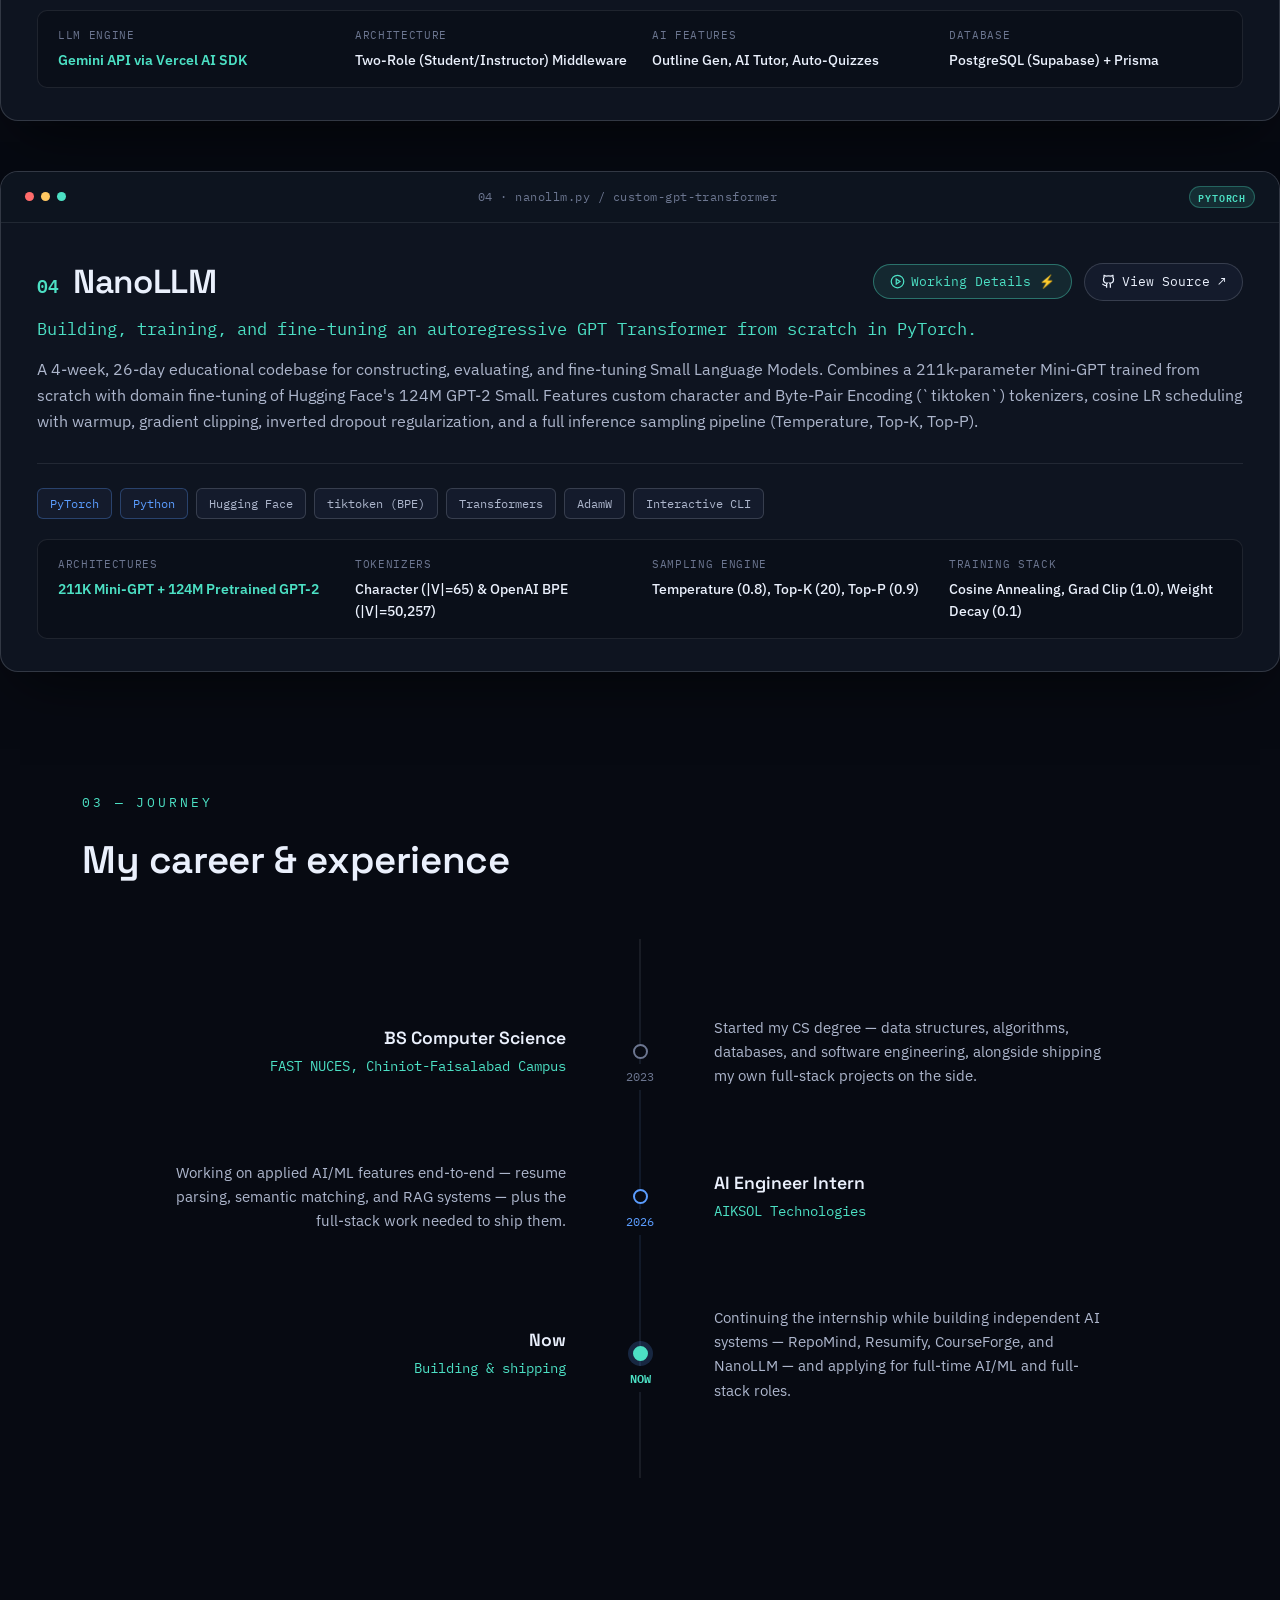
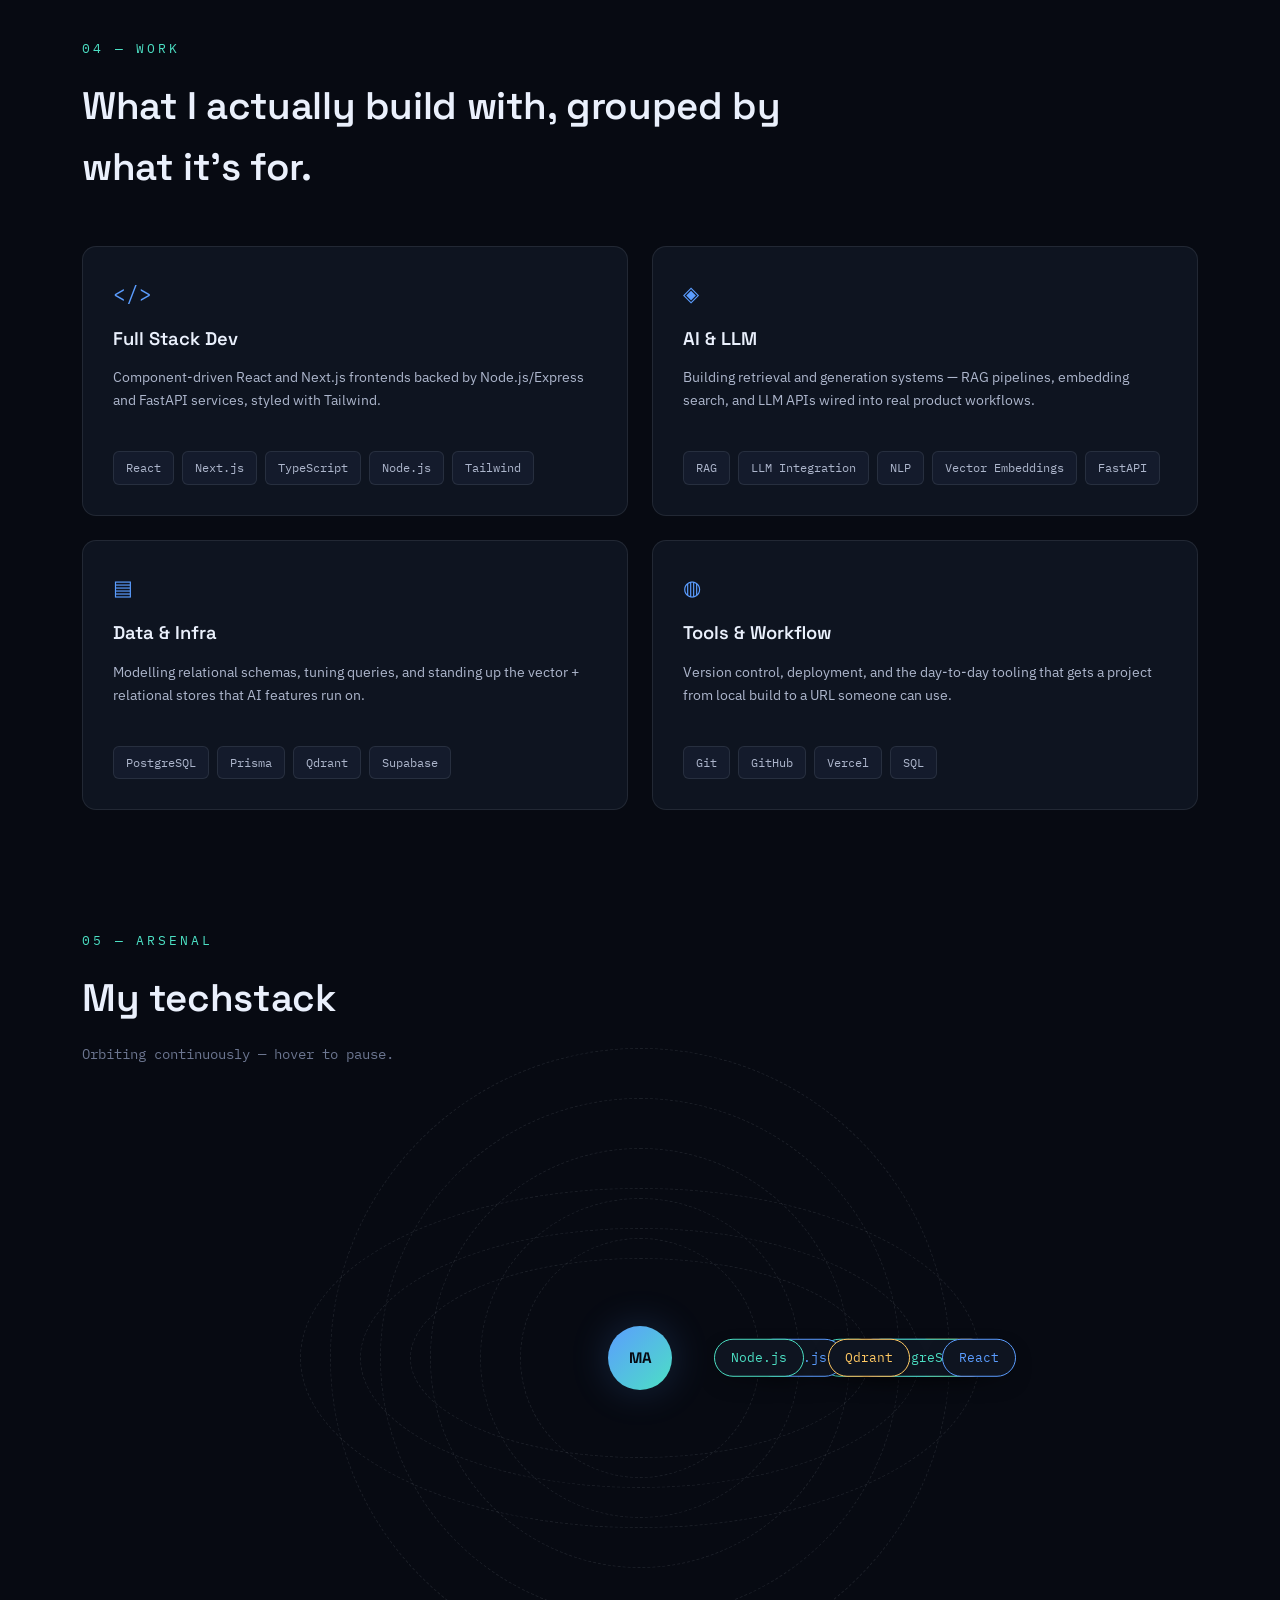
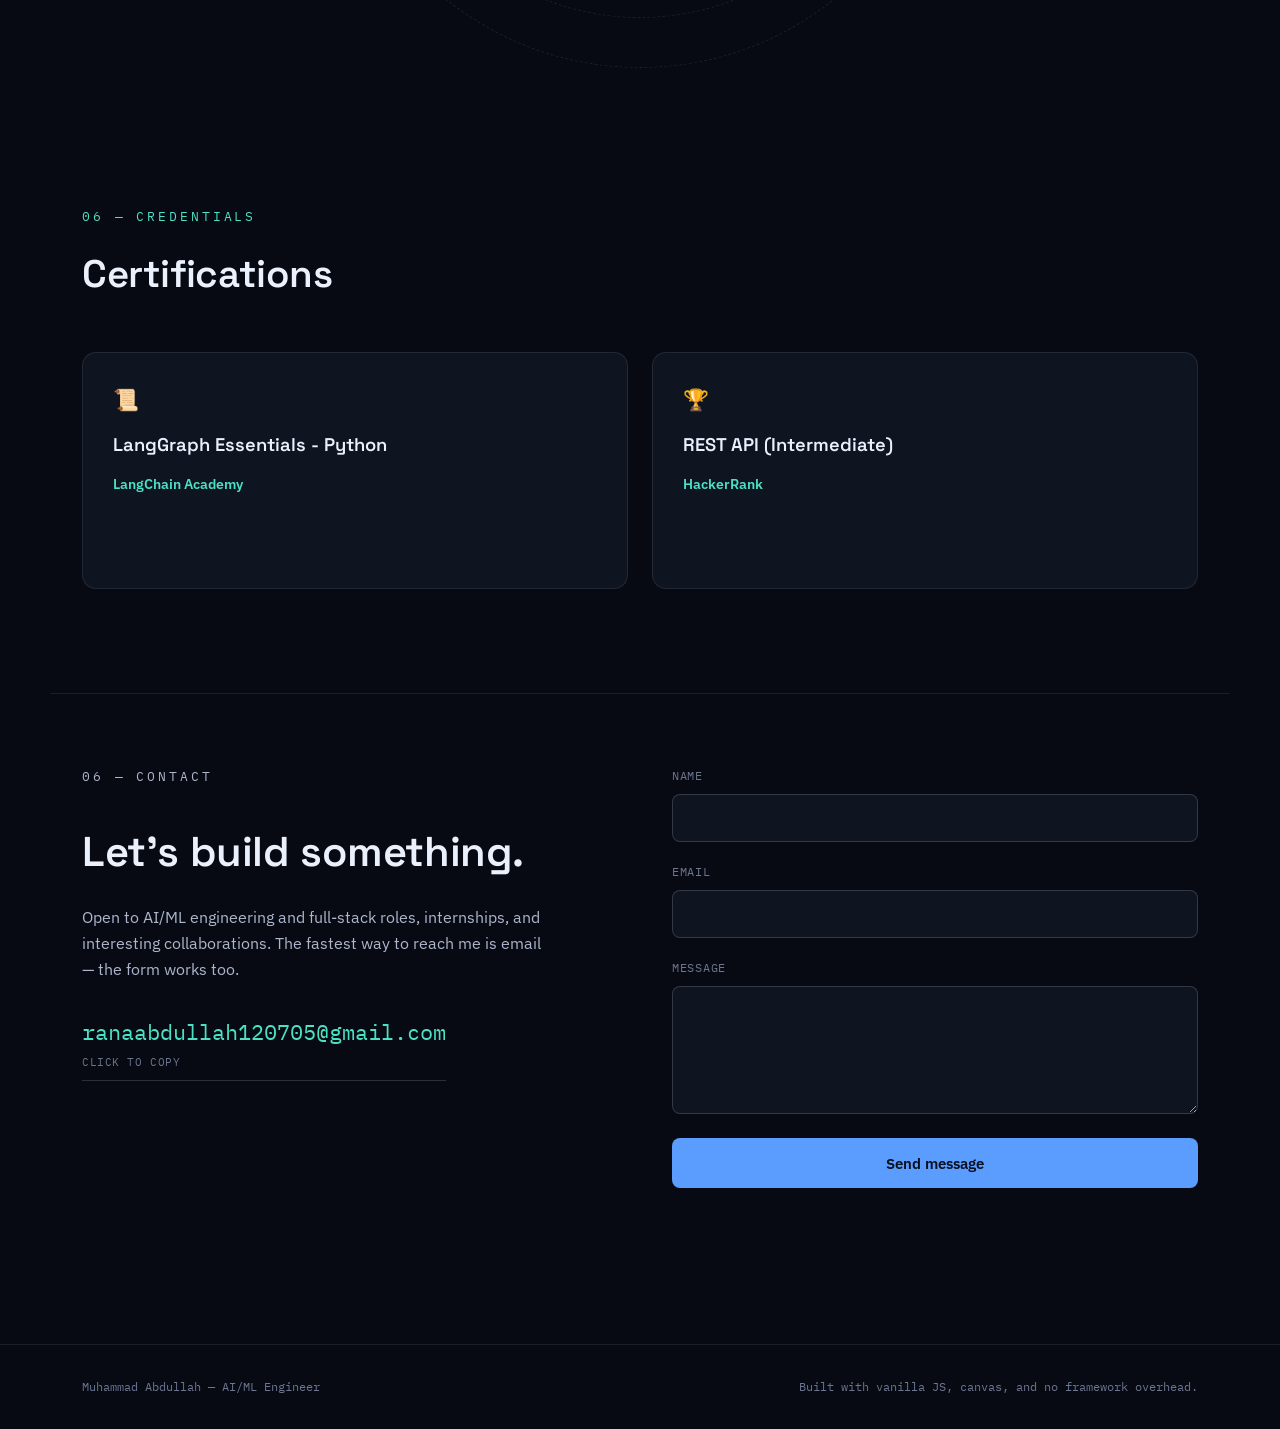
==== commit 12f86ac6: "Add NanoLLM project with working details modal and sampling playground" ====
--- a/index.html
+++ b/index.html
@@ -157,11 +157,11 @@
   <section class="projects" id="projects">
     <div class="section-inner">
       <p class="section-label reveal">02 — CRAFT</p>
-      <h2 class="section-title reveal">Three systems, three different problems.</h2>
+      <h2 class="section-title reveal">Four systems, four core engineering challenges.</h2>
       <p class="section-sub reveal">Scroll — cards stack up.</p>
     </div>
 
-    <!-- Project 1: YomoLoco -->
+    <!-- Project 1: RepoMind -->
     <article class="project-panel reveal" style="--i:0">
       <div class="project-card">
         <div class="card-chrome">
@@ -327,6 +327,65 @@
         </div>
       </div>
     </article>
+
+    <!-- Project 4: NanoLLM -->
+    <article class="project-panel reveal" style="--i:3">
+      <div class="project-card">
+        <div class="card-chrome">
+          <div class="chrome-dots">
+            <span class="dot dot-r"></span>
+            <span class="dot dot-y"></span>
+            <span class="dot dot-g"></span>
+          </div>
+          <p class="chrome-path">04 · nanollm.py / custom-gpt-transformer</p>
+          <div class="chrome-badge">PYTORCH</div>
+        </div>
+        
+        <div class="project-card-content">
+          <div class="project-main-info">
+            <div class="project-title-row">
+              <div class="project-heading">
+                <span class="project-num">04</span>
+                <h3>NanoLLM</h3>
+              </div>
+              <div class="project-action-btns">
+                <button class="project-btn btn-demo open-details-btn" data-modal="nanollm-modal" aria-controls="nanollm-modal">
+                  <svg width="15" height="15" viewBox="0 0 24 24" fill="none" stroke="currentColor" stroke-width="2"><circle cx="12" cy="12" r="10"/><polygon points="10 8 16 12 10 16 10 8"/></svg>
+                  Working Details ⚡
+                </button>
+                <a href="https://github.com/MuhammadAbdullah12-ux/NanoLLM" target="_blank" rel="noopener" class="project-btn">
+                  <svg width="15" height="15" viewBox="0 0 24 24" fill="none" stroke="currentColor" stroke-width="2"><path d="M15 22v-4a4.8 4.8 0 0 0-1-3.5c3 0 6-2 6-5.5.08-1.25-.27-2.48-1-3.5.28-1.15.28-2.35 0-3.5 0 0-1 0-3 1.5-2.64-.5-5.36-.5-8 0C6 2 5 2 5 2c-.3 1.15-.3 2.35 0 3.5A5.403 5.403 0 0 0 4 9c0 3.5 3 5.5 6 5.5-.39.49-.68 1.05-.85 1.65-.17.6-.22 1.23-.15 1.85v4"/><path d="M9 18c-4.51 2-5-2-7-2"/></svg>
+                  View Source ↗
+                </a>
+              </div>
+            </div>
+            
+            <p class="project-tagline">Building, training, and fine-tuning an autoregressive GPT Transformer from scratch in PyTorch.</p>
+            <p class="project-desc">
+              A 4-week, 26-day educational codebase for constructing, evaluating, and fine-tuning Small Language Models. Combines a 211k-parameter Mini-GPT trained from scratch with domain fine-tuning of Hugging Face's 124M GPT-2 Small. Features custom character and Byte-Pair Encoding (`tiktoken`) tokenizers, cosine LR scheduling with warmup, gradient clipping, inverted dropout regularization, and a full inference sampling pipeline (Temperature, Top-K, Top-P).
+            </p>
+          </div>
+
+          <div class="project-footer-specs">
+            <div class="tech-pills-row">
+              <span class="tech-pill pill-py">PyTorch</span>
+              <span class="tech-pill pill-py">Python</span>
+              <span class="tech-pill">Hugging Face</span>
+              <span class="tech-pill">tiktoken (BPE)</span>
+              <span class="tech-pill">Transformers</span>
+              <span class="tech-pill">AdamW</span>
+              <span class="tech-pill">Interactive CLI</span>
+            </div>
+            <div class="spec-highlights-grid">
+              <div class="spec-item"><span class="spec-lbl">Architectures</span><span class="spec-val highlight-teal">211K Mini-GPT + 124M Pretrained GPT-2</span></div>
+              <div class="spec-item"><span class="spec-lbl">Tokenizers</span><span class="spec-val">Character (|V|=65) &amp; OpenAI BPE (|V|=50,257)</span></div>
+              <div class="spec-item"><span class="spec-lbl">Sampling Engine</span><span class="spec-val">Temperature (0.8), Top-K (20), Top-P (0.9)</span></div>
+              <div class="spec-item"><span class="spec-lbl">Training Stack</span><span class="spec-val">Cosine Annealing, Grad Clip (1.0), Weight Decay (0.1)</span></div>
+            </div>
+          </div>
+        </div>
+      </div>
+    </article>
   </section>
 
   <!-- ============ EXPERIENCE / TIMELINE ============ -->
@@ -368,7 +427,7 @@
           </div>
           <div class="timeline-marker timeline-marker-now"><span class="timeline-year">NOW</span></div>
           <div class="timeline-side timeline-side-right">
-            <p class="timeline-desc">Continuing the internship while building independent projects — RepoMind, Resumify, and CourseForge — and applying for full-time AI/ML and full-stack roles.</p>
+            <p class="timeline-desc">Continuing the internship while building independent AI systems — RepoMind, Resumify, CourseForge, and NanoLLM — and applying for full-time AI/ML and full-stack roles.</p>
           </div>
         </div>
       </div>
@@ -529,6 +588,218 @@
     </div>
   </section>
 
+  <!-- ============ NANOLLM WORKING DETAILS MODAL ============ -->
+  <div class="modal-overlay" id="nanollm-modal" aria-hidden="true" role="dialog" aria-labelledby="modal-title-nanollm">
+    <div class="modal-backdrop"></div>
+    <div class="modal-container">
+      <div class="modal-header">
+        <div class="modal-title-wrap">
+          <span class="modal-badge">DEEP DIVE &amp; WORKING DETAILS</span>
+          <h2 class="modal-title" id="modal-title-nanollm">NanoLLM ⚡ Autoregressive GPT Transformer</h2>
+        </div>
+        <button class="modal-close-btn" id="close-nanollm-modal" aria-label="Close details modal">
+          <svg width="20" height="20" viewBox="0 0 24 24" fill="none" stroke="currentColor" stroke-width="2"><line x1="18" y1="6" x2="6" y2="18"/><line x1="6" y1="6" x2="18" y2="18"/></svg>
+        </button>
+      </div>
+
+      <!-- Modal Tabs Navigation -->
+      <div class="modal-tabs" role="tablist">
+        <button class="modal-tab active" data-tab="tab-sampling" role="tab" aria-selected="true" aria-controls="tab-sampling">
+          ⚡ Sampling Playground
+        </button>
+        <button class="modal-tab" data-tab="tab-architecture" role="tab" aria-selected="false" aria-controls="tab-architecture">
+          📐 Model Architecture
+        </button>
+        <button class="modal-tab" data-tab="tab-roadmap" role="tab" aria-selected="false" aria-controls="tab-roadmap">
+          🗓️ 26-Day Roadmap
+        </button>
+        <button class="modal-tab" data-tab="tab-training" role="tab" aria-selected="false" aria-controls="tab-training">
+          ⚙️ Training &amp; Optimization
+        </button>
+      </div>
+
+      <div class="modal-body">
+
+        <!-- TAB 1: SAMPLING PLAYGROUND -->
+        <div class="tab-pane active" id="tab-sampling" role="tabpanel">
+          <div class="playground-intro">
+            <p class="pane-tagline">Test NanoLLM's multi-stage inference sampling pipeline in real-time right in your browser.</p>
+          </div>
+
+          <div class="playground-grid">
+            <div class="playground-controls">
+              <div class="ctrl-group">
+                <label for="prompt-select">Select Input Prompt:</label>
+                <select id="prompt-select" class="ctrl-select">
+                  <option value="shakespeare">"ROMEO: Shall I hear more, or shall I speak at this?"</option>
+                  <option value="philosophy">"To understand the nature of intelligence, one must first..."</option>
+                  <option value="code">"def train_transformer(model, dataloader, optimizer):"</option>
+                </select>
+              </div>
+
+              <div class="ctrl-group">
+                <div class="ctrl-label-row">
+                  <label for="slider-temp">Temperature (<span id="val-temp">0.8</span>):</label>
+                  <span class="ctrl-hint">Controls output randomness</span>
+                </div>
+                <input type="range" id="slider-temp" min="0.1" max="1.5" step="0.05" value="0.8" class="ctrl-range">
+              </div>
+
+              <div class="ctrl-group">
+                <div class="ctrl-label-row">
+                  <label for="slider-topk">Top-K Filtering (<span id="val-topk">20</span>):</label>
+                  <span class="ctrl-hint">Limits candidate set to top-K tokens</span>
+                </div>
+                <input type="range" id="slider-topk" min="1" max="50" step="1" value="20" class="ctrl-range">
+              </div>
+
+              <div class="ctrl-group">
+                <div class="ctrl-label-row">
+                  <label for="slider-topp">Top-P Nucleus (<span id="val-topp">0.90</span>):</label>
+                  <span class="ctrl-hint">Filters tokens by cumulative mass P</span>
+                </div>
+                <input type="range" id="slider-topp" min="0.1" max="1.0" step="0.05" value="0.90" class="ctrl-range">
+              </div>
+
+              <button id="btn-generate" class="btn btn-primary playground-run-btn">
+                <span>Generate Tokens ⚡</span>
+              </button>
+            </div>
+
+            <div class="playground-terminal">
+              <div class="term-header">
+                <div class="term-dots">
+                  <span class="dot dot-r"></span>
+                  <span class="dot dot-y"></span>
+                  <span class="dot dot-g"></span>
+                </div>
+                <span class="term-title">python generate.py --model gpt_shakespeare.pt</span>
+              </div>
+              <div class="term-body" id="term-output">
+                <p class="term-prompt">$ python generate.py --prompt "ROMEO: Shall I hear more..." --temp 0.8 --top_k 20 --top_p 0.9</p>
+                <p class="term-system">[INFO] Checkpoint loaded: gpt_shakespeare.pt (211,777 parameters)</p>
+                <p class="term-system">[INFO] Vocabulary: Tiktoken BPE (gpt2) | Context Window: 256 tokens</p>
+                <div class="term-stream" id="term-stream-text">
+                  ROMEO: Shall I hear more, or shall I speak at this?
+                  JULIET: O gentle Romeo, if thou dost love, pronounce it faithfully.
+                  The night is young and context shifts across attention heads...
+                </div>
+              </div>
+            </div>
+          </div>
+        </div>
+
+        <!-- TAB 2: MODEL ARCHITECTURE -->
+        <div class="tab-pane" id="tab-architecture" role="tabpanel">
+          <div class="arch-comparison-grid">
+            <div class="arch-card">
+              <div class="arch-card-header">
+                <span class="arch-badge">FROM-SCRATCH</span>
+                <h3>NanoLLM Mini-GPT</h3>
+              </div>
+              <ul class="arch-specs-list">
+                <li><span class="arch-key">Parameters</span><span class="arch-val highlight-teal">211,777</span></li>
+                <li><span class="arch-key">Transformer Layers</span><span class="arch-val">4 Blocks</span></li>
+                <li><span class="arch-key">Attention Heads</span><span class="arch-val">4 Heads per Layer</span></li>
+                <li><span class="arch-key">Embedding Dimension</span><span class="arch-val">64</span></li>
+                <li><span class="arch-key">Context Window</span><span class="arch-val">256 tokens</span></li>
+                <li><span class="arch-key">Vocabulary</span><span class="arch-val">Char-Level (|V|=65) &amp; BPE</span></li>
+              </ul>
+            </div>
+
+            <div class="arch-card">
+              <div class="arch-card-header">
+                <span class="arch-badge badge-purple">FINE-TUNED</span>
+                <h3>Hugging Face GPT-2 Small</h3>
+              </div>
+              <ul class="arch-specs-list">
+                <li><span class="arch-key">Parameters</span><span class="arch-val highlight-purple">124,439,808</span></li>
+                <li><span class="arch-key">Transformer Layers</span><span class="arch-val">12 Blocks</span></li>
+                <li><span class="arch-key">Attention Heads</span><span class="arch-val">12 Heads per Layer</span></li>
+                <li><span class="arch-key">Embedding Dimension</span><span class="arch-val">768</span></li>
+                <li><span class="arch-key">Context Window</span><span class="arch-val">1,024 tokens</span></li>
+                <li><span class="arch-key">Vocabulary</span><span class="arch-val">OpenAI BPE (|V|=50,257)</span></li>
+              </ul>
+            </div>
+          </div>
+
+          <div class="arch-math-block">
+            <h4>Scaled Dot-Product Self-Attention Pipeline</h4>
+            <div class="math-box">
+              <code>Attention(Q, K, V) = softmax( (Q * K^T) / sqrt(d_k) + M ) * V</code>
+            </div>
+            <p class="math-explanation">
+              Causal masking matrix (M) ensures autoregressive prediction where token $i$ can only attend to positions $j \le i$. Residual connections around Multi-Head Attention and Feed-Forward blocks prevent vanishing gradients.
+            </p>
+          </div>
+        </div>
+
+        <!-- TAB 3: 26-DAY ROADMAP -->
+        <div class="tab-pane" id="tab-roadmap" role="tabpanel">
+          <div class="roadmap-timeline">
+            <div class="roadmap-step">
+              <div class="step-num">WK 1</div>
+              <div class="step-content">
+                <h4>Foundations &amp; PyTorch Loop Mechanics</h4>
+                <p>Constructed raw PyTorch training loops, loss functions, and optimizers (SGD vs. AdamW). Implemented character-level lookup tokenization.</p>
+              </div>
+            </div>
+
+            <div class="roadmap-step">
+              <div class="step-num">WK 2</div>
+              <div class="step-content">
+                <h4>Transformer Architecture From Scratch</h4>
+                <p>Built token &amp; positional embeddings, single &amp; multi-head attention mechanisms, layer norm, residual blocks, and full autoregressive decoding logic.</p>
+              </div>
+            </div>
+
+            <div class="roadmap-step">
+              <div class="step-num">WK 3</div>
+              <div class="step-content">
+                <h4>Optimization &amp; Regularization</h4>
+                <p>Added Cosine Learning Rate Annealing with linear warmup, Decoupled Weight Decay ($0.1$), Gradient Clipping ($1.0$), and Inverted Dropout ($0.1$).</p>
+              </div>
+            </div>
+
+            <div class="roadmap-step">
+              <div class="step-num">WK 4</div>
+              <div class="step-content">
+                <h4>Subword BPE &amp; 124M GPT-2 Domain Fine-Tuning</h4>
+                <p>Integrated OpenAI <code>tiktoken</code> BPE tokenizer ($3.3\times$ compression efficiency over character tokenization). Fine-tuned HF GPT-2 Small on Shakespeare domain data.</p>
+              </div>
+            </div>
+          </div>
+        </div>
+
+        <!-- TAB 4: TRAINING & OPTIMIZATION -->
+        <div class="tab-pane" id="tab-training" role="tabpanel">
+          <div class="training-matrix-grid">
+            <div class="matrix-item">
+              <span class="matrix-title">Warmup &amp; Decay Schedule</span>
+              <p class="matrix-desc">Linear warmup for <code>WARMUP_ITERS=100</code> followed by Cosine Annealing decay down to 10% min LR across <code>LR_DECAY_ITERS=2000</code>.</p>
+            </div>
+
+            <div class="matrix-item">
+              <span class="matrix-title">Gradient Clipping &amp; Weight Decay</span>
+              <p class="matrix-desc">Grad clipping at <code>GRAD_CLIP=1.0</code> prevents exploding gradients; <code>WEIGHT_DECAY=0.1</code> via AdamW regularizes un-biased matrix weights.</p>
+            </div>
+
+            <div class="matrix-item">
+              <span class="matrix-title">BPE Token Compression</span>
+              <p class="matrix-desc">OpenAI <code>tiktoken</code> BPE ($|V|=50,257$) achieves $3.3\times$ higher token compression ratio than raw character-level encoding, accelerating context window throughput.</p>
+            </div>
+
+            <div class="matrix-item">
+              <span class="matrix-title">Inference Sampling Engine</span>
+              <p class="matrix-desc">Combined 3-stage inference pipeline: Temperature scaling ($T=0.8$), Top-K candidate truncation ($K=20$), and Top-P Nucleus sampling ($P=0.90$).</p>
+            </div>
+          </div>
+        </div>
+
+      </div>
+    </div>
+  </div>
+
   <footer class="site-footer">
     <div class="section-inner footer-inner">
       <p>Muhammad Abdullah — AI/ML Engineer</p>
--- a/styles.css
+++ b/styles.css
@@ -1407,3 +1407,425 @@
   .social-rail-item svg { width: 15px; height: 15px; }
   .hero-cv-btn { right: 16px; bottom: 20px; padding: 7px 12px; font-size: 0.64rem; }
 }
+
+/* ============================================
+   WORKING DETAILS MODAL & INTERACTIVE PLAYGROUND
+   ============================================ */
+.modal-overlay {
+  position: fixed;
+  inset: 0;
+  z-index: 1000;
+  display: flex;
+  align-items: center;
+  justify-content: center;
+  opacity: 0;
+  pointer-events: none;
+  transition: opacity var(--dur-med) var(--ease);
+  padding: 20px;
+}
+.modal-overlay.active {
+  opacity: 1;
+  pointer-events: auto;
+}
+.modal-backdrop {
+  position: absolute;
+  inset: 0;
+  background: rgba(6, 9, 16, 0.82);
+  backdrop-filter: blur(16px);
+  -webkit-backdrop-filter: blur(16px);
+}
+.modal-container {
+  position: relative;
+  z-index: 2;
+  width: 100%;
+  max-width: 900px;
+  max-height: 88vh;
+  background: rgba(14, 20, 32, 0.95);
+  border: 1px solid var(--hairline-strong);
+  border-radius: 20px;
+  box-shadow: 0 32px 90px rgba(0, 0, 0, 0.85), 0 0 30px rgba(76, 224, 196, 0.15);
+  display: flex;
+  flex-direction: column;
+  overflow: hidden;
+  transform: scale(0.95) translateY(12px);
+  transition: transform var(--dur-med) var(--ease);
+}
+.modal-overlay.active .modal-container {
+  transform: scale(1) translateY(0);
+}
+
+.modal-header {
+  display: flex;
+  align-items: flex-start;
+  justify-content: space-between;
+  padding: 24px 30px 18px;
+  border-bottom: 1px solid var(--hairline);
+  background: rgba(10, 15, 26, 0.6);
+}
+.modal-badge {
+  font-family: var(--font-mono);
+  font-size: 0.68rem;
+  letter-spacing: 0.12em;
+  color: var(--accent-2);
+  background: rgba(76, 224, 196, 0.12);
+  border: 1px solid rgba(76, 224, 196, 0.3);
+  padding: 3px 10px;
+  border-radius: 999px;
+  display: inline-block;
+  margin-bottom: 6px;
+}
+.modal-title {
+  font-family: var(--font-display);
+  font-size: 1.45rem;
+  font-weight: 600;
+  color: var(--text-primary);
+}
+.modal-close-btn {
+  background: var(--bg-surface-3);
+  border: 1px solid var(--hairline-strong);
+  color: var(--text-muted);
+  width: 36px;
+  height: 36px;
+  border-radius: 50%;
+  display: flex;
+  align-items: center;
+  justify-content: center;
+  cursor: pointer;
+  transition: all var(--dur-fast) var(--ease);
+}
+.modal-close-btn:hover {
+  color: var(--text-primary);
+  border-color: var(--accent-2);
+  background: rgba(76, 224, 196, 0.15);
+  transform: rotate(90deg);
+}
+
+/* Modal Tab Bar */
+.modal-tabs {
+  display: flex;
+  gap: 6px;
+  padding: 10px 24px 0;
+  background: rgba(10, 15, 26, 0.8);
+  border-bottom: 1px solid var(--hairline);
+  overflow-x: auto;
+  scrollbar-width: none;
+}
+.modal-tabs::-webkit-scrollbar { display: none; }
+.modal-tab {
+  font-family: var(--font-mono);
+  font-size: 0.78rem;
+  color: var(--text-muted);
+  background: transparent;
+  border: none;
+  padding: 10px 16px;
+  border-bottom: 2px solid transparent;
+  cursor: pointer;
+  white-space: nowrap;
+  transition: all var(--dur-fast) var(--ease);
+}
+.modal-tab:hover {
+  color: var(--text-primary);
+}
+.modal-tab.active {
+  color: var(--accent-2);
+  border-bottom-color: var(--accent-2);
+  background: rgba(76, 224, 196, 0.08);
+  border-radius: 6px 6px 0 0;
+}
+
+.modal-body {
+  padding: 24px 30px;
+  overflow-y: auto;
+  flex: 1;
+}
+
+.tab-pane {
+  display: none;
+}
+.tab-pane.active {
+  display: block;
+  animation: fadeInPane 0.25s var(--ease) forwards;
+}
+
+@keyframes fadeInPane {
+  from { opacity: 0; transform: translateY(6px); }
+  to { opacity: 1; transform: translateY(0); }
+}
+
+.pane-tagline {
+  font-family: var(--font-body);
+  font-size: 0.95rem;
+  color: var(--text-secondary);
+  margin-bottom: 20px;
+}
+
+/* Tab 1: Playground Styling */
+.playground-grid {
+  display: grid;
+  grid-template-columns: 1fr 1.1fr;
+  gap: 24px;
+}
+.playground-controls {
+  display: flex;
+  flex-direction: column;
+  gap: 16px;
+  background: rgba(18, 26, 42, 0.7);
+  padding: 20px;
+  border-radius: 14px;
+  border: 1px solid var(--hairline-strong);
+}
+.ctrl-group {
+  display: flex;
+  flex-direction: column;
+  gap: 6px;
+}
+.ctrl-group label {
+  font-family: var(--font-mono);
+  font-size: 0.78rem;
+  color: var(--text-primary);
+  font-weight: 500;
+}
+.ctrl-label-row {
+  display: flex;
+  align-items: center;
+  justify-content: space-between;
+}
+.ctrl-hint {
+  font-family: var(--font-mono);
+  font-size: 0.68rem;
+  color: var(--text-muted);
+}
+.ctrl-select {
+  background: var(--bg-surface-3);
+  border: 1px solid var(--hairline-strong);
+  color: var(--text-primary);
+  padding: 9px 12px;
+  border-radius: 8px;
+  font-family: var(--font-mono);
+  font-size: 0.78rem;
+  outline: none;
+  cursor: pointer;
+}
+.ctrl-select:focus {
+  border-color: var(--accent-2);
+}
+.ctrl-range {
+  width: 100%;
+  accent-color: var(--accent-2);
+  cursor: pointer;
+}
+.playground-run-btn {
+  margin-top: 8px;
+  padding: 10px 18px;
+  font-family: var(--font-mono);
+  font-size: 0.82rem;
+  justify-content: center;
+}
+
+.playground-terminal {
+  background: #080C14;
+  border: 1px solid var(--hairline-strong);
+  border-radius: 14px;
+  overflow: hidden;
+  display: flex;
+  flex-direction: column;
+  box-shadow: inset 0 2px 10px rgba(0,0,0,0.6);
+}
+.term-header {
+  display: flex;
+  align-items: center;
+  justify-content: space-between;
+  padding: 10px 16px;
+  background: #0E1422;
+  border-bottom: 1px solid var(--hairline);
+}
+.term-title {
+  font-family: var(--font-mono);
+  font-size: 0.72rem;
+  color: var(--text-muted);
+}
+.term-body {
+  padding: 16px;
+  font-family: var(--font-mono);
+  font-size: 0.78rem;
+  line-height: 1.6;
+  color: #E2E8F0;
+  display: flex;
+  flex-direction: column;
+  gap: 8px;
+  height: 100%;
+  min-height: 230px;
+}
+.term-prompt {
+  color: var(--accent-2);
+  word-break: break-word;
+}
+.term-system {
+  color: #94A3B8;
+  font-size: 0.74rem;
+}
+.term-stream {
+  margin-top: 6px;
+  color: #4CE0C4;
+  background: rgba(76, 224, 196, 0.05);
+  padding: 12px;
+  border-radius: 8px;
+  border-left: 2px solid var(--accent-2);
+  white-space: pre-wrap;
+  min-height: 100px;
+}
+
+/* Tab 2: Architecture Styling */
+.arch-comparison-grid {
+  display: grid;
+  grid-template-columns: 1fr 1fr;
+  gap: 20px;
+  margin-bottom: 24px;
+}
+.arch-card {
+  background: rgba(18, 26, 42, 0.7);
+  border: 1px solid var(--hairline-strong);
+  border-radius: 14px;
+  padding: 20px;
+}
+.arch-card-header {
+  margin-bottom: 16px;
+}
+.arch-badge {
+  font-family: var(--font-mono);
+  font-size: 0.65rem;
+  color: var(--accent-2);
+  background: rgba(76, 224, 196, 0.12);
+  padding: 2px 8px;
+  border-radius: 999px;
+  letter-spacing: 0.06em;
+}
+.arch-badge.badge-purple {
+  color: #BD93F9;
+  background: rgba(189, 147, 249, 0.12);
+}
+.arch-card h3 {
+  font-family: var(--font-display);
+  font-size: 1.15rem;
+  margin-top: 6px;
+}
+.arch-specs-list {
+  list-style: none;
+  display: flex;
+  flex-direction: column;
+  gap: 10px;
+}
+.arch-specs-list li {
+  display: flex;
+  justify-content: space-between;
+  font-family: var(--font-mono);
+  font-size: 0.78rem;
+  border-bottom: 1px dashed var(--hairline);
+  padding-bottom: 6px;
+}
+.arch-key { color: var(--text-muted); }
+.arch-val { color: var(--text-primary); font-weight: 500; }
+.highlight-purple { color: #BD93F9; font-weight: 600; }
+
+.arch-math-block {
+  background: rgba(10, 15, 26, 0.8);
+  border: 1px solid var(--hairline-strong);
+  border-radius: 14px;
+  padding: 20px;
+}
+.arch-math-block h4 {
+  font-family: var(--font-display);
+  font-size: 1rem;
+  color: var(--text-primary);
+  margin-bottom: 10px;
+}
+.math-box {
+  background: #080C14;
+  padding: 12px 16px;
+  border-radius: 8px;
+  font-family: var(--font-mono);
+  font-size: 0.82rem;
+  color: var(--accent-2);
+  margin-bottom: 10px;
+}
+.math-explanation {
+  font-size: 0.84rem;
+  color: var(--text-secondary);
+  line-height: 1.5;
+}
+
+/* Tab 3: Roadmap Styling */
+.roadmap-timeline {
+  display: flex;
+  flex-direction: column;
+  gap: 16px;
+  position: relative;
+  padding-left: 10px;
+}
+.roadmap-step {
+  display: flex;
+  gap: 16px;
+  align-items: flex-start;
+  background: rgba(18, 26, 42, 0.6);
+  border: 1px solid var(--hairline-strong);
+  padding: 16px 20px;
+  border-radius: 12px;
+}
+.step-num {
+  font-family: var(--font-mono);
+  font-size: 0.75rem;
+  font-weight: 700;
+  color: var(--accent-2);
+  background: rgba(76, 224, 196, 0.15);
+  border: 1px solid rgba(76, 224, 196, 0.3);
+  padding: 4px 10px;
+  border-radius: 8px;
+  white-space: nowrap;
+}
+.step-content h4 {
+  font-family: var(--font-display);
+  font-size: 0.98rem;
+  color: var(--text-primary);
+  margin-bottom: 4px;
+}
+.step-content p {
+  font-size: 0.84rem;
+  color: var(--text-secondary);
+  line-height: 1.5;
+}
+
+/* Tab 4: Training Matrix Styling */
+.training-matrix-grid {
+  display: grid;
+  grid-template-columns: 1fr 1fr;
+  gap: 16px;
+}
+.matrix-item {
+  background: rgba(18, 26, 42, 0.6);
+  border: 1px solid var(--hairline-strong);
+  padding: 18px;
+  border-radius: 12px;
+}
+.matrix-title {
+  font-family: var(--font-mono);
+  font-size: 0.82rem;
+  font-weight: 600;
+  color: var(--accent-2);
+  display: block;
+  margin-bottom: 8px;
+}
+.matrix-desc {
+  font-size: 0.83rem;
+  color: var(--text-secondary);
+  line-height: 1.5;
+}
+
+@media (max-width: 768px) {
+  .modal-container { max-height: 94vh; padding: 0; }
+  .modal-header { padding: 18px 20px; }
+  .modal-body { padding: 18px 20px; }
+  .playground-grid { grid-template-columns: 1fr; }
+  .arch-comparison-grid { grid-template-columns: 1fr; }
+  .training-matrix-grid { grid-template-columns: 1fr; }
+}
+
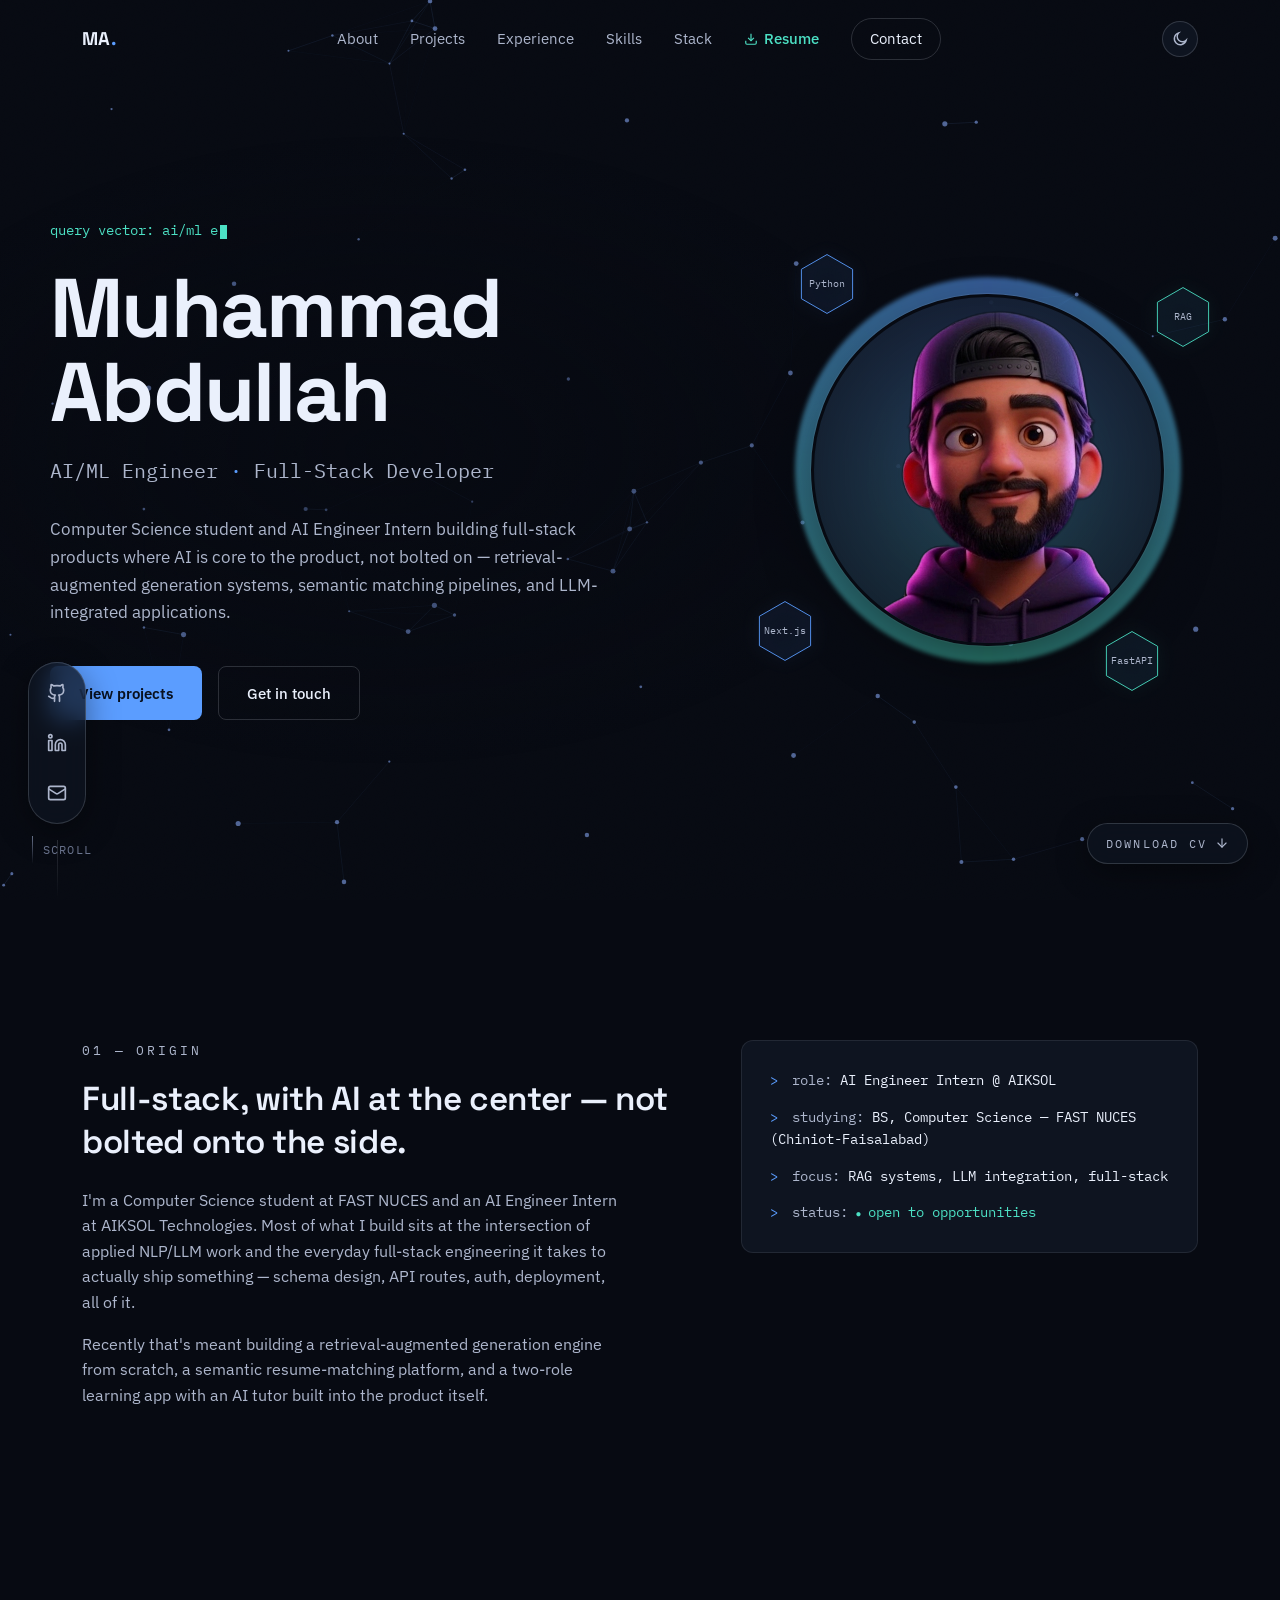
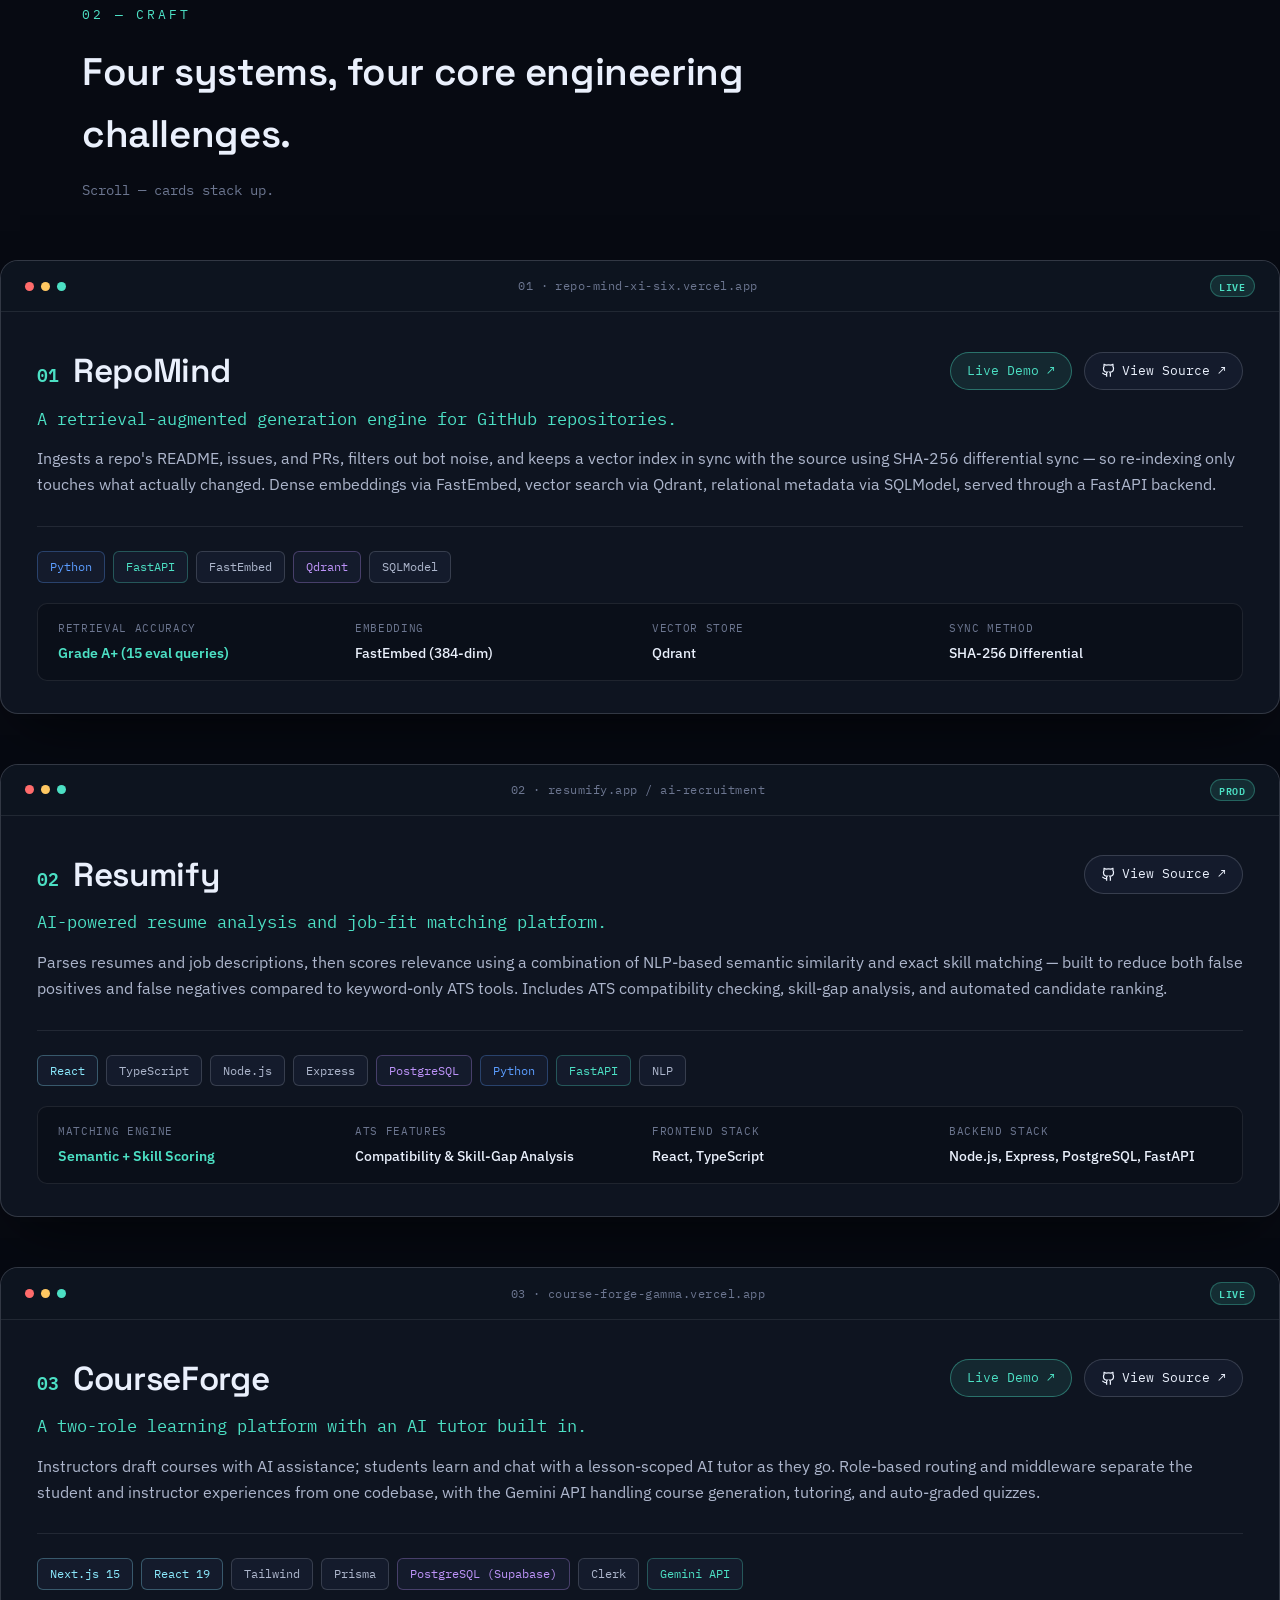
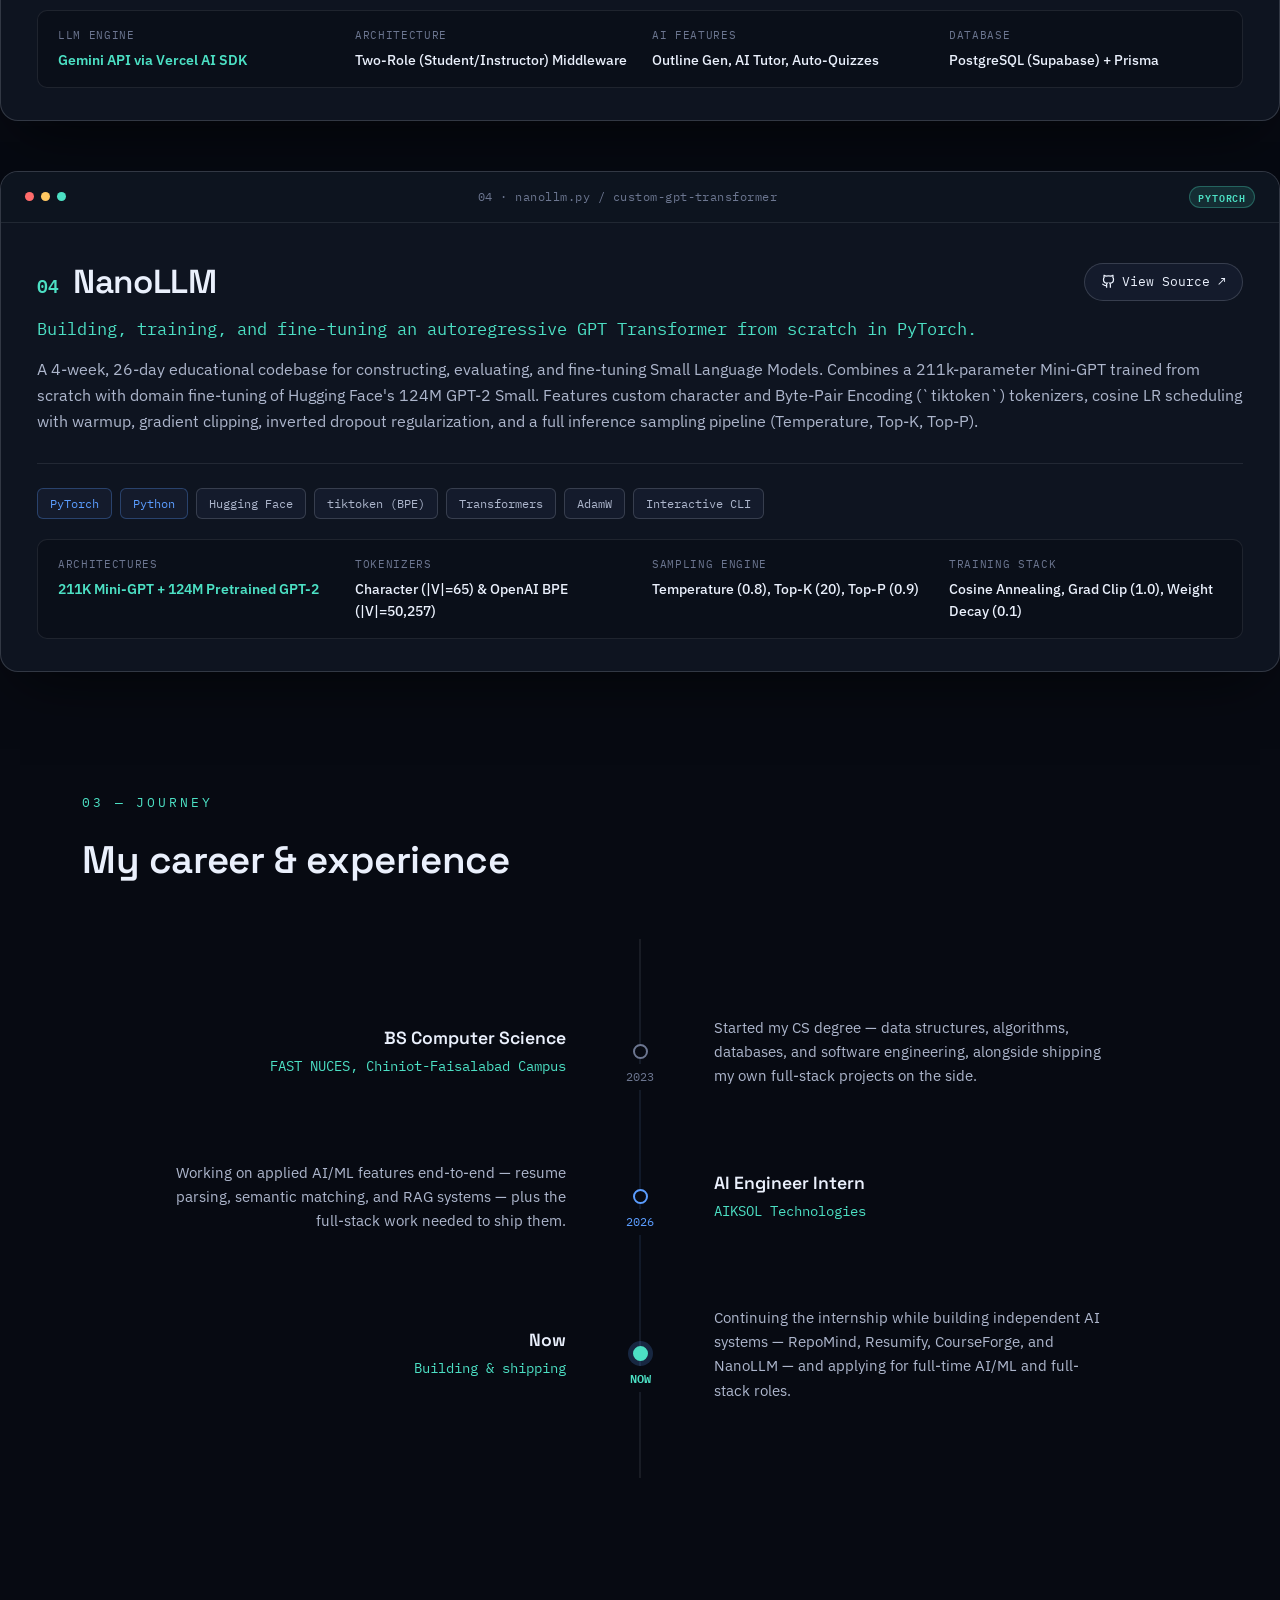
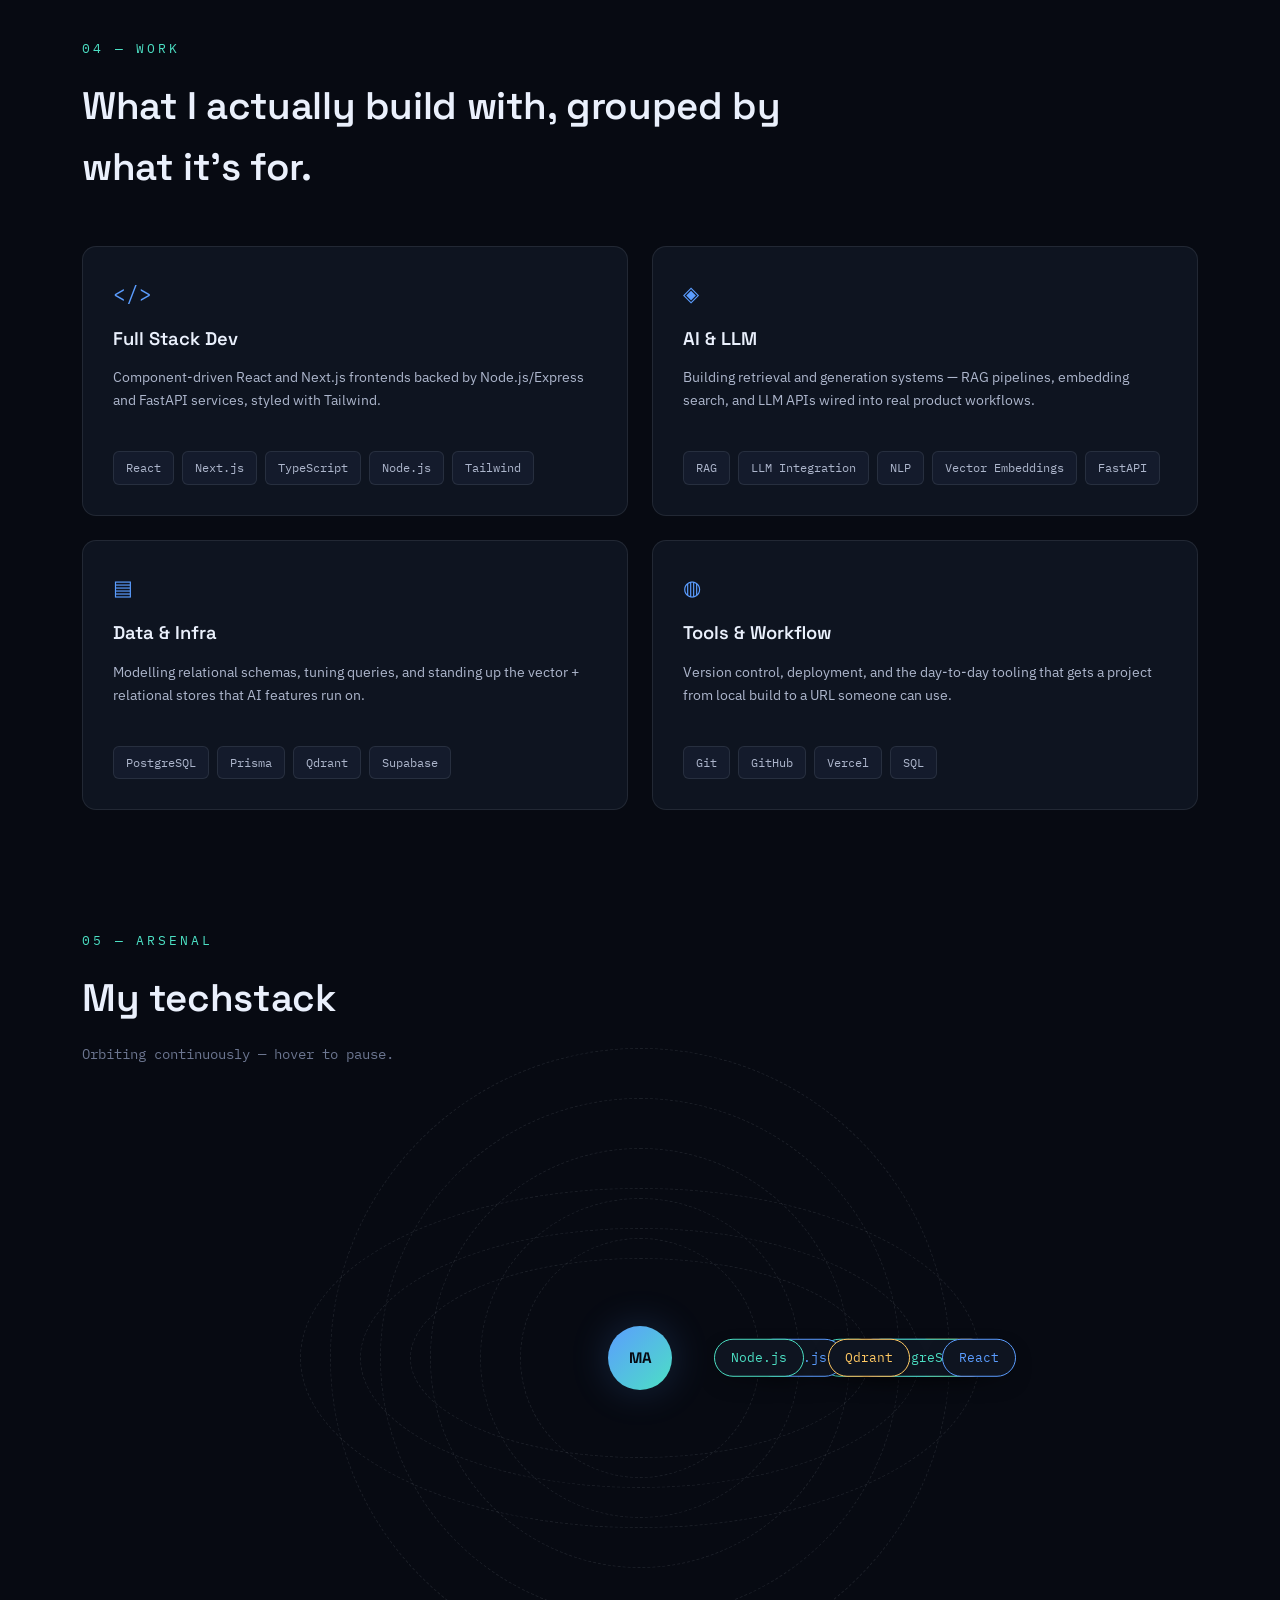
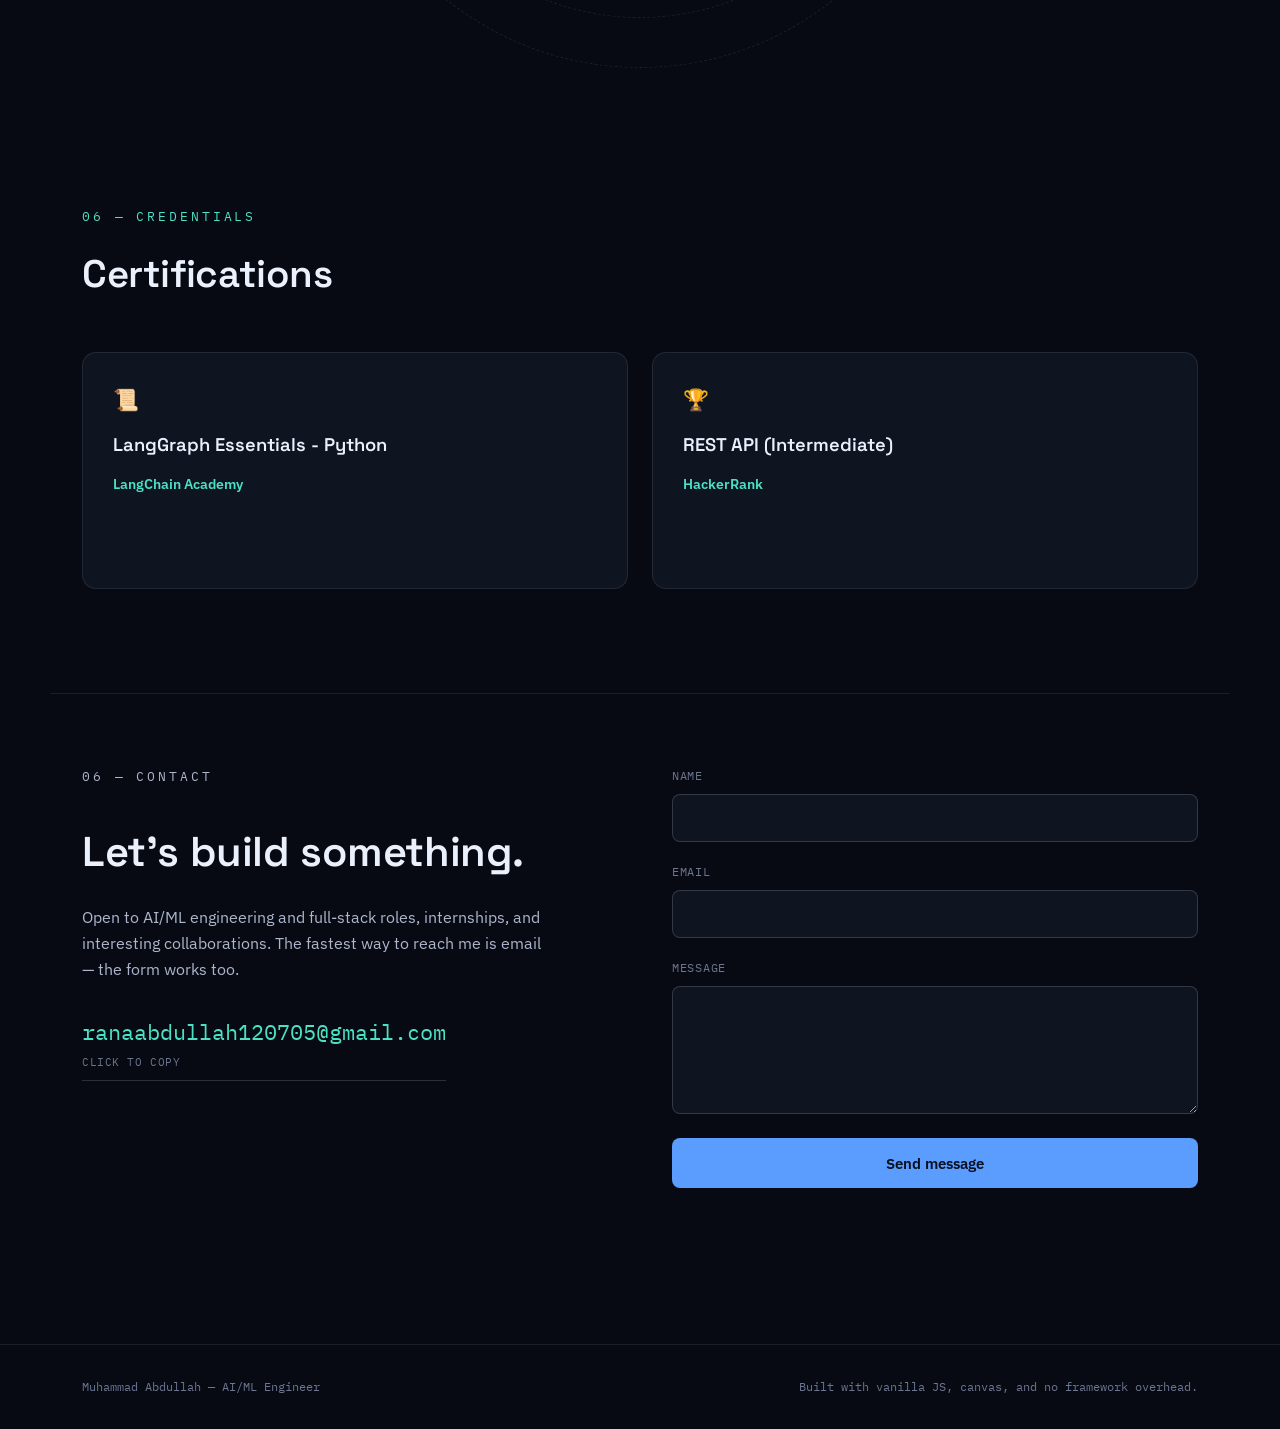
==== commit 8f005276: "Add live demo link for RepoMind and update project action buttons" ====
--- a/index.html
+++ b/index.html
@@ -170,8 +170,8 @@
             <span class="dot dot-y"></span>
             <span class="dot dot-g"></span>
           </div>
-          <p class="chrome-path">01 · repomind.py / rag-engine</p>
-          <div class="chrome-badge">PROD</div>
+          <p class="chrome-path">01 · repo-mind-xi-six.vercel.app</p>
+          <div class="chrome-badge">LIVE</div>
         </div>
         
         <div class="project-card-content">
@@ -182,6 +182,9 @@
                 <h3>RepoMind</h3>
               </div>
               <div class="project-action-btns">
+                <a href="https://repo-mind-xi-six.vercel.app/" target="_blank" rel="noopener" class="project-btn btn-demo">
+                  Live Demo ↗
+                </a>
                 <a href="https://github.com/MuhammadAbdullah12-ux/RepoMind" target="_blank" rel="noopener" class="project-btn">
                   <svg width="15" height="15" viewBox="0 0 24 24" fill="none" stroke="currentColor" stroke-width="2"><path d="M15 22v-4a4.8 4.8 0 0 0-1-3.5c3 0 6-2 6-5.5.08-1.25-.27-2.48-1-3.5.28-1.15.28-2.35 0-3.5 0 0-1 0-3 1.5-2.64-.5-5.36-.5-8 0C6 2 5 2 5 2c-.3 1.15-.3 2.35 0 3.5A5.403 5.403 0 0 0 4 9c0 3.5 3 5.5 6 5.5-.39.49-.68 1.05-.85 1.65-.17.6-.22 1.23-.15 1.85v4"/><path d="M9 18c-4.51 2-5-2-7-2"/></svg>
                   View Source ↗
@@ -349,10 +352,6 @@
                 <h3>NanoLLM</h3>
               </div>
               <div class="project-action-btns">
-                <button class="project-btn btn-demo open-details-btn" data-modal="nanollm-modal" aria-controls="nanollm-modal">
-                  <svg width="15" height="15" viewBox="0 0 24 24" fill="none" stroke="currentColor" stroke-width="2"><circle cx="12" cy="12" r="10"/><polygon points="10 8 16 12 10 16 10 8"/></svg>
-                  Working Details ⚡
-                </button>
                 <a href="https://github.com/MuhammadAbdullah12-ux/NanoLLM" target="_blank" rel="noopener" class="project-btn">
                   <svg width="15" height="15" viewBox="0 0 24 24" fill="none" stroke="currentColor" stroke-width="2"><path d="M15 22v-4a4.8 4.8 0 0 0-1-3.5c3 0 6-2 6-5.5.08-1.25-.27-2.48-1-3.5.28-1.15.28-2.35 0-3.5 0 0-1 0-3 1.5-2.64-.5-5.36-.5-8 0C6 2 5 2 5 2c-.3 1.15-.3 2.35 0 3.5A5.403 5.403 0 0 0 4 9c0 3.5 3 5.5 6 5.5-.39.49-.68 1.05-.85 1.65-.17.6-.22 1.23-.15 1.85v4"/><path d="M9 18c-4.51 2-5-2-7-2"/></svg>
                   View Source ↗
@@ -588,218 +587,6 @@
     </div>
   </section>
 
-  <!-- ============ NANOLLM WORKING DETAILS MODAL ============ -->
-  <div class="modal-overlay" id="nanollm-modal" aria-hidden="true" role="dialog" aria-labelledby="modal-title-nanollm">
-    <div class="modal-backdrop"></div>
-    <div class="modal-container">
-      <div class="modal-header">
-        <div class="modal-title-wrap">
-          <span class="modal-badge">DEEP DIVE &amp; WORKING DETAILS</span>
-          <h2 class="modal-title" id="modal-title-nanollm">NanoLLM ⚡ Autoregressive GPT Transformer</h2>
-        </div>
-        <button class="modal-close-btn" id="close-nanollm-modal" aria-label="Close details modal">
-          <svg width="20" height="20" viewBox="0 0 24 24" fill="none" stroke="currentColor" stroke-width="2"><line x1="18" y1="6" x2="6" y2="18"/><line x1="6" y1="6" x2="18" y2="18"/></svg>
-        </button>
-      </div>
-
-      <!-- Modal Tabs Navigation -->
-      <div class="modal-tabs" role="tablist">
-        <button class="modal-tab active" data-tab="tab-sampling" role="tab" aria-selected="true" aria-controls="tab-sampling">
-          ⚡ Sampling Playground
-        </button>
-        <button class="modal-tab" data-tab="tab-architecture" role="tab" aria-selected="false" aria-controls="tab-architecture">
-          📐 Model Architecture
-        </button>
-        <button class="modal-tab" data-tab="tab-roadmap" role="tab" aria-selected="false" aria-controls="tab-roadmap">
-          🗓️ 26-Day Roadmap
-        </button>
-        <button class="modal-tab" data-tab="tab-training" role="tab" aria-selected="false" aria-controls="tab-training">
-          ⚙️ Training &amp; Optimization
-        </button>
-      </div>
-
-      <div class="modal-body">
-
-        <!-- TAB 1: SAMPLING PLAYGROUND -->
-        <div class="tab-pane active" id="tab-sampling" role="tabpanel">
-          <div class="playground-intro">
-            <p class="pane-tagline">Test NanoLLM's multi-stage inference sampling pipeline in real-time right in your browser.</p>
-          </div>
-
-          <div class="playground-grid">
-            <div class="playground-controls">
-              <div class="ctrl-group">
-                <label for="prompt-select">Select Input Prompt:</label>
-                <select id="prompt-select" class="ctrl-select">
-                  <option value="shakespeare">"ROMEO: Shall I hear more, or shall I speak at this?"</option>
-                  <option value="philosophy">"To understand the nature of intelligence, one must first..."</option>
-                  <option value="code">"def train_transformer(model, dataloader, optimizer):"</option>
-                </select>
-              </div>
-
-              <div class="ctrl-group">
-                <div class="ctrl-label-row">
-                  <label for="slider-temp">Temperature (<span id="val-temp">0.8</span>):</label>
-                  <span class="ctrl-hint">Controls output randomness</span>
-                </div>
-                <input type="range" id="slider-temp" min="0.1" max="1.5" step="0.05" value="0.8" class="ctrl-range">
-              </div>
-
-              <div class="ctrl-group">
-                <div class="ctrl-label-row">
-                  <label for="slider-topk">Top-K Filtering (<span id="val-topk">20</span>):</label>
-                  <span class="ctrl-hint">Limits candidate set to top-K tokens</span>
-                </div>
-                <input type="range" id="slider-topk" min="1" max="50" step="1" value="20" class="ctrl-range">
-              </div>
-
-              <div class="ctrl-group">
-                <div class="ctrl-label-row">
-                  <label for="slider-topp">Top-P Nucleus (<span id="val-topp">0.90</span>):</label>
-                  <span class="ctrl-hint">Filters tokens by cumulative mass P</span>
-                </div>
-                <input type="range" id="slider-topp" min="0.1" max="1.0" step="0.05" value="0.90" class="ctrl-range">
-              </div>
-
-              <button id="btn-generate" class="btn btn-primary playground-run-btn">
-                <span>Generate Tokens ⚡</span>
-              </button>
-            </div>
-
-            <div class="playground-terminal">
-              <div class="term-header">
-                <div class="term-dots">
-                  <span class="dot dot-r"></span>
-                  <span class="dot dot-y"></span>
-                  <span class="dot dot-g"></span>
-                </div>
-                <span class="term-title">python generate.py --model gpt_shakespeare.pt</span>
-              </div>
-              <div class="term-body" id="term-output">
-                <p class="term-prompt">$ python generate.py --prompt "ROMEO: Shall I hear more..." --temp 0.8 --top_k 20 --top_p 0.9</p>
-                <p class="term-system">[INFO] Checkpoint loaded: gpt_shakespeare.pt (211,777 parameters)</p>
-                <p class="term-system">[INFO] Vocabulary: Tiktoken BPE (gpt2) | Context Window: 256 tokens</p>
-                <div class="term-stream" id="term-stream-text">
-                  ROMEO: Shall I hear more, or shall I speak at this?
-                  JULIET: O gentle Romeo, if thou dost love, pronounce it faithfully.
-                  The night is young and context shifts across attention heads...
-                </div>
-              </div>
-            </div>
-          </div>
-        </div>
-
-        <!-- TAB 2: MODEL ARCHITECTURE -->
-        <div class="tab-pane" id="tab-architecture" role="tabpanel">
-          <div class="arch-comparison-grid">
-            <div class="arch-card">
-              <div class="arch-card-header">
-                <span class="arch-badge">FROM-SCRATCH</span>
-                <h3>NanoLLM Mini-GPT</h3>
-              </div>
-              <ul class="arch-specs-list">
-                <li><span class="arch-key">Parameters</span><span class="arch-val highlight-teal">211,777</span></li>
-                <li><span class="arch-key">Transformer Layers</span><span class="arch-val">4 Blocks</span></li>
-                <li><span class="arch-key">Attention Heads</span><span class="arch-val">4 Heads per Layer</span></li>
-                <li><span class="arch-key">Embedding Dimension</span><span class="arch-val">64</span></li>
-                <li><span class="arch-key">Context Window</span><span class="arch-val">256 tokens</span></li>
-                <li><span class="arch-key">Vocabulary</span><span class="arch-val">Char-Level (|V|=65) &amp; BPE</span></li>
-              </ul>
-            </div>
-
-            <div class="arch-card">
-              <div class="arch-card-header">
-                <span class="arch-badge badge-purple">FINE-TUNED</span>
-                <h3>Hugging Face GPT-2 Small</h3>
-              </div>
-              <ul class="arch-specs-list">
-                <li><span class="arch-key">Parameters</span><span class="arch-val highlight-purple">124,439,808</span></li>
-                <li><span class="arch-key">Transformer Layers</span><span class="arch-val">12 Blocks</span></li>
-                <li><span class="arch-key">Attention Heads</span><span class="arch-val">12 Heads per Layer</span></li>
-                <li><span class="arch-key">Embedding Dimension</span><span class="arch-val">768</span></li>
-                <li><span class="arch-key">Context Window</span><span class="arch-val">1,024 tokens</span></li>
-                <li><span class="arch-key">Vocabulary</span><span class="arch-val">OpenAI BPE (|V|=50,257)</span></li>
-              </ul>
-            </div>
-          </div>
-
-          <div class="arch-math-block">
-            <h4>Scaled Dot-Product Self-Attention Pipeline</h4>
-            <div class="math-box">
-              <code>Attention(Q, K, V) = softmax( (Q * K^T) / sqrt(d_k) + M ) * V</code>
-            </div>
-            <p class="math-explanation">
-              Causal masking matrix (M) ensures autoregressive prediction where token $i$ can only attend to positions $j \le i$. Residual connections around Multi-Head Attention and Feed-Forward blocks prevent vanishing gradients.
-            </p>
-          </div>
-        </div>
-
-        <!-- TAB 3: 26-DAY ROADMAP -->
-        <div class="tab-pane" id="tab-roadmap" role="tabpanel">
-          <div class="roadmap-timeline">
-            <div class="roadmap-step">
-              <div class="step-num">WK 1</div>
-              <div class="step-content">
-                <h4>Foundations &amp; PyTorch Loop Mechanics</h4>
-                <p>Constructed raw PyTorch training loops, loss functions, and optimizers (SGD vs. AdamW). Implemented character-level lookup tokenization.</p>
-              </div>
-            </div>
-
-            <div class="roadmap-step">
-              <div class="step-num">WK 2</div>
-              <div class="step-content">
-                <h4>Transformer Architecture From Scratch</h4>
-                <p>Built token &amp; positional embeddings, single &amp; multi-head attention mechanisms, layer norm, residual blocks, and full autoregressive decoding logic.</p>
-              </div>
-            </div>
-
-            <div class="roadmap-step">
-              <div class="step-num">WK 3</div>
-              <div class="step-content">
-                <h4>Optimization &amp; Regularization</h4>
-                <p>Added Cosine Learning Rate Annealing with linear warmup, Decoupled Weight Decay ($0.1$), Gradient Clipping ($1.0$), and Inverted Dropout ($0.1$).</p>
-              </div>
-            </div>
-
-            <div class="roadmap-step">
-              <div class="step-num">WK 4</div>
-              <div class="step-content">
-                <h4>Subword BPE &amp; 124M GPT-2 Domain Fine-Tuning</h4>
-                <p>Integrated OpenAI <code>tiktoken</code> BPE tokenizer ($3.3\times$ compression efficiency over character tokenization). Fine-tuned HF GPT-2 Small on Shakespeare domain data.</p>
-              </div>
-            </div>
-          </div>
-        </div>
-
-        <!-- TAB 4: TRAINING & OPTIMIZATION -->
-        <div class="tab-pane" id="tab-training" role="tabpanel">
-          <div class="training-matrix-grid">
-            <div class="matrix-item">
-              <span class="matrix-title">Warmup &amp; Decay Schedule</span>
-              <p class="matrix-desc">Linear warmup for <code>WARMUP_ITERS=100</code> followed by Cosine Annealing decay down to 10% min LR across <code>LR_DECAY_ITERS=2000</code>.</p>
-            </div>
-
-            <div class="matrix-item">
-              <span class="matrix-title">Gradient Clipping &amp; Weight Decay</span>
-              <p class="matrix-desc">Grad clipping at <code>GRAD_CLIP=1.0</code> prevents exploding gradients; <code>WEIGHT_DECAY=0.1</code> via AdamW regularizes un-biased matrix weights.</p>
-            </div>
-
-            <div class="matrix-item">
-              <span class="matrix-title">BPE Token Compression</span>
-              <p class="matrix-desc">OpenAI <code>tiktoken</code> BPE ($|V|=50,257$) achieves $3.3\times$ higher token compression ratio than raw character-level encoding, accelerating context window throughput.</p>
-            </div>
-
-            <div class="matrix-item">
-              <span class="matrix-title">Inference Sampling Engine</span>
-              <p class="matrix-desc">Combined 3-stage inference pipeline: Temperature scaling ($T=0.8$), Top-K candidate truncation ($K=20$), and Top-P Nucleus sampling ($P=0.90$).</p>
-            </div>
-          </div>
-        </div>
-
-      </div>
-    </div>
-  </div>
-
   <footer class="site-footer">
     <div class="section-inner footer-inner">
       <p>Muhammad Abdullah — AI/ML Engineer</p>
--- a/styles.css
+++ b/styles.css
@@ -1408,424 +1408,3 @@
   .hero-cv-btn { right: 16px; bottom: 20px; padding: 7px 12px; font-size: 0.64rem; }
 }
 
-/* ============================================
-   WORKING DETAILS MODAL & INTERACTIVE PLAYGROUND
-   ============================================ */
-.modal-overlay {
-  position: fixed;
-  inset: 0;
-  z-index: 1000;
-  display: flex;
-  align-items: center;
-  justify-content: center;
-  opacity: 0;
-  pointer-events: none;
-  transition: opacity var(--dur-med) var(--ease);
-  padding: 20px;
-}
-.modal-overlay.active {
-  opacity: 1;
-  pointer-events: auto;
-}
-.modal-backdrop {
-  position: absolute;
-  inset: 0;
-  background: rgba(6, 9, 16, 0.82);
-  backdrop-filter: blur(16px);
-  -webkit-backdrop-filter: blur(16px);
-}
-.modal-container {
-  position: relative;
-  z-index: 2;
-  width: 100%;
-  max-width: 900px;
-  max-height: 88vh;
-  background: rgba(14, 20, 32, 0.95);
-  border: 1px solid var(--hairline-strong);
-  border-radius: 20px;
-  box-shadow: 0 32px 90px rgba(0, 0, 0, 0.85), 0 0 30px rgba(76, 224, 196, 0.15);
-  display: flex;
-  flex-direction: column;
-  overflow: hidden;
-  transform: scale(0.95) translateY(12px);
-  transition: transform var(--dur-med) var(--ease);
-}
-.modal-overlay.active .modal-container {
-  transform: scale(1) translateY(0);
-}
-
-.modal-header {
-  display: flex;
-  align-items: flex-start;
-  justify-content: space-between;
-  padding: 24px 30px 18px;
-  border-bottom: 1px solid var(--hairline);
-  background: rgba(10, 15, 26, 0.6);
-}
-.modal-badge {
-  font-family: var(--font-mono);
-  font-size: 0.68rem;
-  letter-spacing: 0.12em;
-  color: var(--accent-2);
-  background: rgba(76, 224, 196, 0.12);
-  border: 1px solid rgba(76, 224, 196, 0.3);
-  padding: 3px 10px;
-  border-radius: 999px;
-  display: inline-block;
-  margin-bottom: 6px;
-}
-.modal-title {
-  font-family: var(--font-display);
-  font-size: 1.45rem;
-  font-weight: 600;
-  color: var(--text-primary);
-}
-.modal-close-btn {
-  background: var(--bg-surface-3);
-  border: 1px solid var(--hairline-strong);
-  color: var(--text-muted);
-  width: 36px;
-  height: 36px;
-  border-radius: 50%;
-  display: flex;
-  align-items: center;
-  justify-content: center;
-  cursor: pointer;
-  transition: all var(--dur-fast) var(--ease);
-}
-.modal-close-btn:hover {
-  color: var(--text-primary);
-  border-color: var(--accent-2);
-  background: rgba(76, 224, 196, 0.15);
-  transform: rotate(90deg);
-}
-
-/* Modal Tab Bar */
-.modal-tabs {
-  display: flex;
-  gap: 6px;
-  padding: 10px 24px 0;
-  background: rgba(10, 15, 26, 0.8);
-  border-bottom: 1px solid var(--hairline);
-  overflow-x: auto;
-  scrollbar-width: none;
-}
-.modal-tabs::-webkit-scrollbar { display: none; }
-.modal-tab {
-  font-family: var(--font-mono);
-  font-size: 0.78rem;
-  color: var(--text-muted);
-  background: transparent;
-  border: none;
-  padding: 10px 16px;
-  border-bottom: 2px solid transparent;
-  cursor: pointer;
-  white-space: nowrap;
-  transition: all var(--dur-fast) var(--ease);
-}
-.modal-tab:hover {
-  color: var(--text-primary);
-}
-.modal-tab.active {
-  color: var(--accent-2);
-  border-bottom-color: var(--accent-2);
-  background: rgba(76, 224, 196, 0.08);
-  border-radius: 6px 6px 0 0;
-}
-
-.modal-body {
-  padding: 24px 30px;
-  overflow-y: auto;
-  flex: 1;
-}
-
-.tab-pane {
-  display: none;
-}
-.tab-pane.active {
-  display: block;
-  animation: fadeInPane 0.25s var(--ease) forwards;
-}
-
-@keyframes fadeInPane {
-  from { opacity: 0; transform: translateY(6px); }
-  to { opacity: 1; transform: translateY(0); }
-}
-
-.pane-tagline {
-  font-family: var(--font-body);
-  font-size: 0.95rem;
-  color: var(--text-secondary);
-  margin-bottom: 20px;
-}
-
-/* Tab 1: Playground Styling */
-.playground-grid {
-  display: grid;
-  grid-template-columns: 1fr 1.1fr;
-  gap: 24px;
-}
-.playground-controls {
-  display: flex;
-  flex-direction: column;
-  gap: 16px;
-  background: rgba(18, 26, 42, 0.7);
-  padding: 20px;
-  border-radius: 14px;
-  border: 1px solid var(--hairline-strong);
-}
-.ctrl-group {
-  display: flex;
-  flex-direction: column;
-  gap: 6px;
-}
-.ctrl-group label {
-  font-family: var(--font-mono);
-  font-size: 0.78rem;
-  color: var(--text-primary);
-  font-weight: 500;
-}
-.ctrl-label-row {
-  display: flex;
-  align-items: center;
-  justify-content: space-between;
-}
-.ctrl-hint {
-  font-family: var(--font-mono);
-  font-size: 0.68rem;
-  color: var(--text-muted);
-}
-.ctrl-select {
-  background: var(--bg-surface-3);
-  border: 1px solid var(--hairline-strong);
-  color: var(--text-primary);
-  padding: 9px 12px;
-  border-radius: 8px;
-  font-family: var(--font-mono);
-  font-size: 0.78rem;
-  outline: none;
-  cursor: pointer;
-}
-.ctrl-select:focus {
-  border-color: var(--accent-2);
-}
-.ctrl-range {
-  width: 100%;
-  accent-color: var(--accent-2);
-  cursor: pointer;
-}
-.playground-run-btn {
-  margin-top: 8px;
-  padding: 10px 18px;
-  font-family: var(--font-mono);
-  font-size: 0.82rem;
-  justify-content: center;
-}
-
-.playground-terminal {
-  background: #080C14;
-  border: 1px solid var(--hairline-strong);
-  border-radius: 14px;
-  overflow: hidden;
-  display: flex;
-  flex-direction: column;
-  box-shadow: inset 0 2px 10px rgba(0,0,0,0.6);
-}
-.term-header {
-  display: flex;
-  align-items: center;
-  justify-content: space-between;
-  padding: 10px 16px;
-  background: #0E1422;
-  border-bottom: 1px solid var(--hairline);
-}
-.term-title {
-  font-family: var(--font-mono);
-  font-size: 0.72rem;
-  color: var(--text-muted);
-}
-.term-body {
-  padding: 16px;
-  font-family: var(--font-mono);
-  font-size: 0.78rem;
-  line-height: 1.6;
-  color: #E2E8F0;
-  display: flex;
-  flex-direction: column;
-  gap: 8px;
-  height: 100%;
-  min-height: 230px;
-}
-.term-prompt {
-  color: var(--accent-2);
-  word-break: break-word;
-}
-.term-system {
-  color: #94A3B8;
-  font-size: 0.74rem;
-}
-.term-stream {
-  margin-top: 6px;
-  color: #4CE0C4;
-  background: rgba(76, 224, 196, 0.05);
-  padding: 12px;
-  border-radius: 8px;
-  border-left: 2px solid var(--accent-2);
-  white-space: pre-wrap;
-  min-height: 100px;
-}
-
-/* Tab 2: Architecture Styling */
-.arch-comparison-grid {
-  display: grid;
-  grid-template-columns: 1fr 1fr;
-  gap: 20px;
-  margin-bottom: 24px;
-}
-.arch-card {
-  background: rgba(18, 26, 42, 0.7);
-  border: 1px solid var(--hairline-strong);
-  border-radius: 14px;
-  padding: 20px;
-}
-.arch-card-header {
-  margin-bottom: 16px;
-}
-.arch-badge {
-  font-family: var(--font-mono);
-  font-size: 0.65rem;
-  color: var(--accent-2);
-  background: rgba(76, 224, 196, 0.12);
-  padding: 2px 8px;
-  border-radius: 999px;
-  letter-spacing: 0.06em;
-}
-.arch-badge.badge-purple {
-  color: #BD93F9;
-  background: rgba(189, 147, 249, 0.12);
-}
-.arch-card h3 {
-  font-family: var(--font-display);
-  font-size: 1.15rem;
-  margin-top: 6px;
-}
-.arch-specs-list {
-  list-style: none;
-  display: flex;
-  flex-direction: column;
-  gap: 10px;
-}
-.arch-specs-list li {
-  display: flex;
-  justify-content: space-between;
-  font-family: var(--font-mono);
-  font-size: 0.78rem;
-  border-bottom: 1px dashed var(--hairline);
-  padding-bottom: 6px;
-}
-.arch-key { color: var(--text-muted); }
-.arch-val { color: var(--text-primary); font-weight: 500; }
-.highlight-purple { color: #BD93F9; font-weight: 600; }
-
-.arch-math-block {
-  background: rgba(10, 15, 26, 0.8);
-  border: 1px solid var(--hairline-strong);
-  border-radius: 14px;
-  padding: 20px;
-}
-.arch-math-block h4 {
-  font-family: var(--font-display);
-  font-size: 1rem;
-  color: var(--text-primary);
-  margin-bottom: 10px;
-}
-.math-box {
-  background: #080C14;
-  padding: 12px 16px;
-  border-radius: 8px;
-  font-family: var(--font-mono);
-  font-size: 0.82rem;
-  color: var(--accent-2);
-  margin-bottom: 10px;
-}
-.math-explanation {
-  font-size: 0.84rem;
-  color: var(--text-secondary);
-  line-height: 1.5;
-}
-
-/* Tab 3: Roadmap Styling */
-.roadmap-timeline {
-  display: flex;
-  flex-direction: column;
-  gap: 16px;
-  position: relative;
-  padding-left: 10px;
-}
-.roadmap-step {
-  display: flex;
-  gap: 16px;
-  align-items: flex-start;
-  background: rgba(18, 26, 42, 0.6);
-  border: 1px solid var(--hairline-strong);
-  padding: 16px 20px;
-  border-radius: 12px;
-}
-.step-num {
-  font-family: var(--font-mono);
-  font-size: 0.75rem;
-  font-weight: 700;
-  color: var(--accent-2);
-  background: rgba(76, 224, 196, 0.15);
-  border: 1px solid rgba(76, 224, 196, 0.3);
-  padding: 4px 10px;
-  border-radius: 8px;
-  white-space: nowrap;
-}
-.step-content h4 {
-  font-family: var(--font-display);
-  font-size: 0.98rem;
-  color: var(--text-primary);
-  margin-bottom: 4px;
-}
-.step-content p {
-  font-size: 0.84rem;
-  color: var(--text-secondary);
-  line-height: 1.5;
-}
-
-/* Tab 4: Training Matrix Styling */
-.training-matrix-grid {
-  display: grid;
-  grid-template-columns: 1fr 1fr;
-  gap: 16px;
-}
-.matrix-item {
-  background: rgba(18, 26, 42, 0.6);
-  border: 1px solid var(--hairline-strong);
-  padding: 18px;
-  border-radius: 12px;
-}
-.matrix-title {
-  font-family: var(--font-mono);
-  font-size: 0.82rem;
-  font-weight: 600;
-  color: var(--accent-2);
-  display: block;
-  margin-bottom: 8px;
-}
-.matrix-desc {
-  font-size: 0.83rem;
-  color: var(--text-secondary);
-  line-height: 1.5;
-}
-
-@media (max-width: 768px) {
-  .modal-container { max-height: 94vh; padding: 0; }
-  .modal-header { padding: 18px 20px; }
-  .modal-body { padding: 18px 20px; }
-  .playground-grid { grid-template-columns: 1fr; }
-  .arch-comparison-grid { grid-template-columns: 1fr; }
-  .training-matrix-grid { grid-template-columns: 1fr; }
-}
-
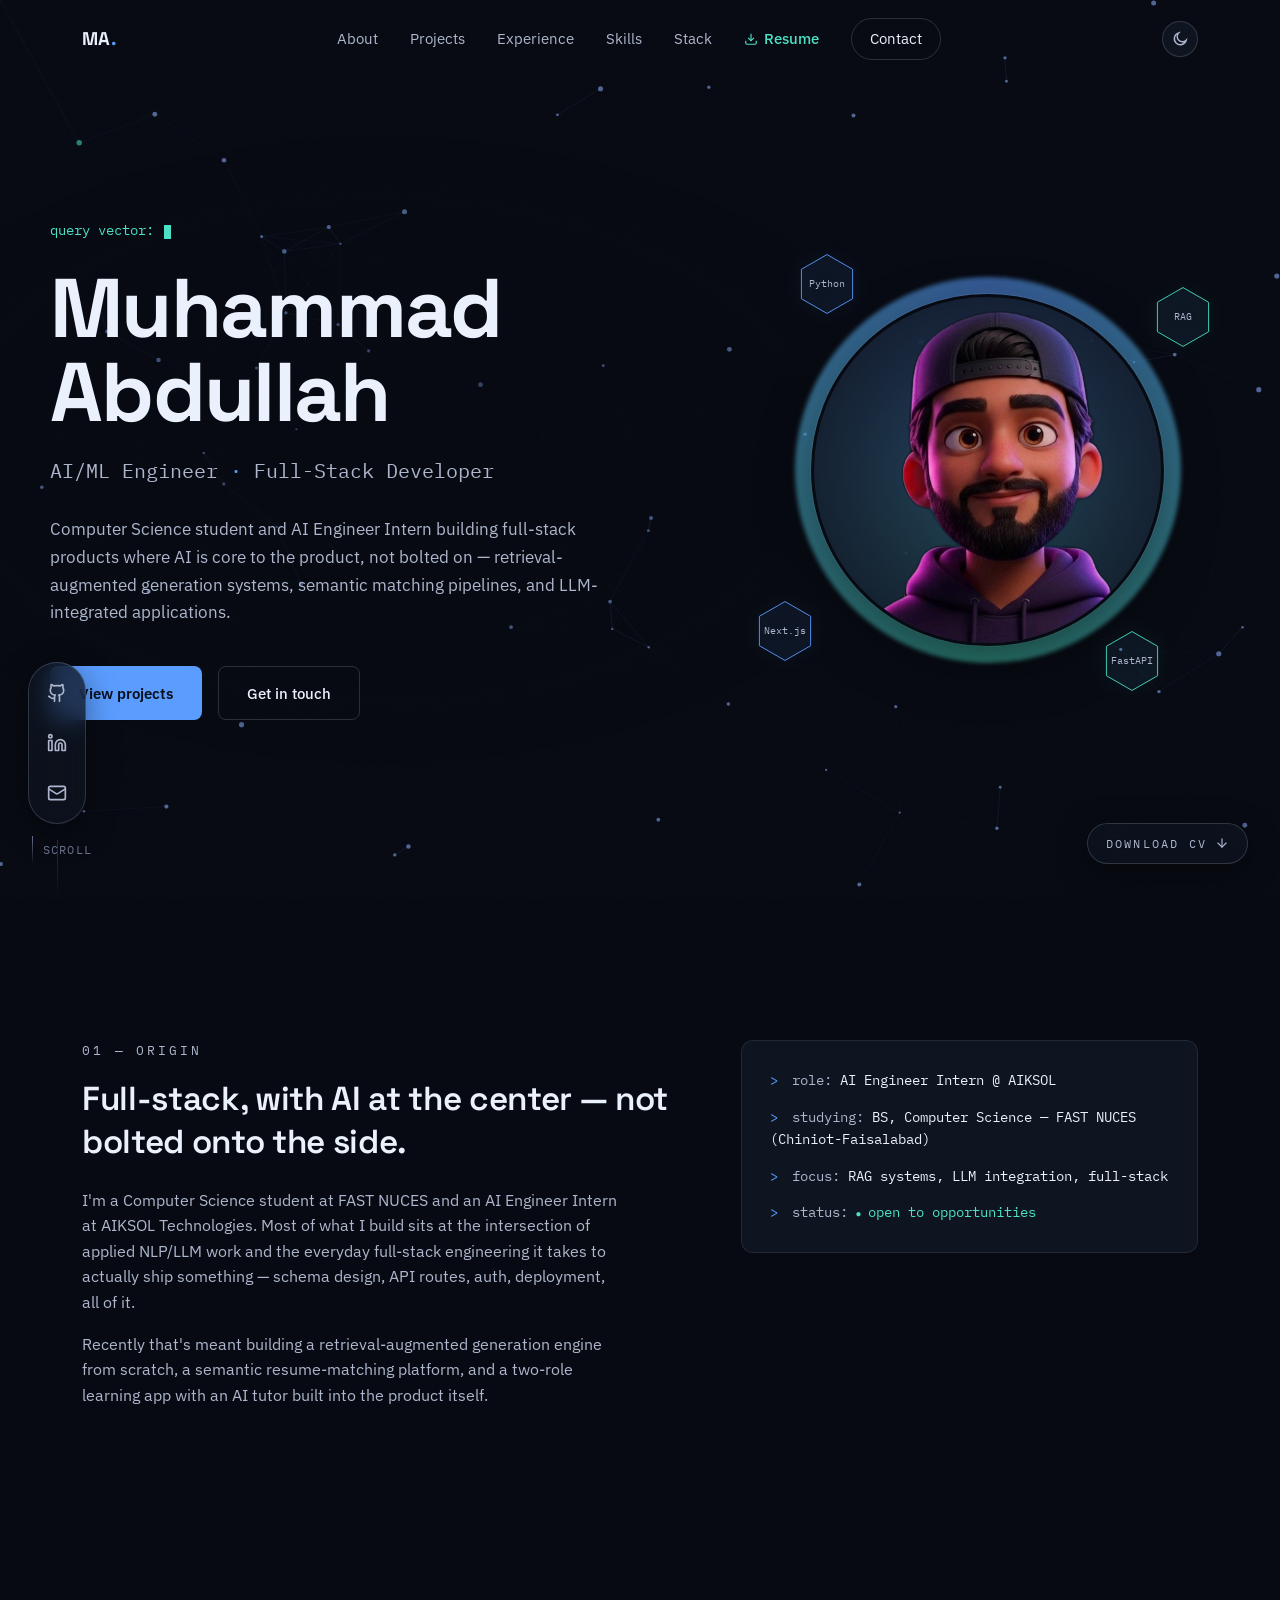
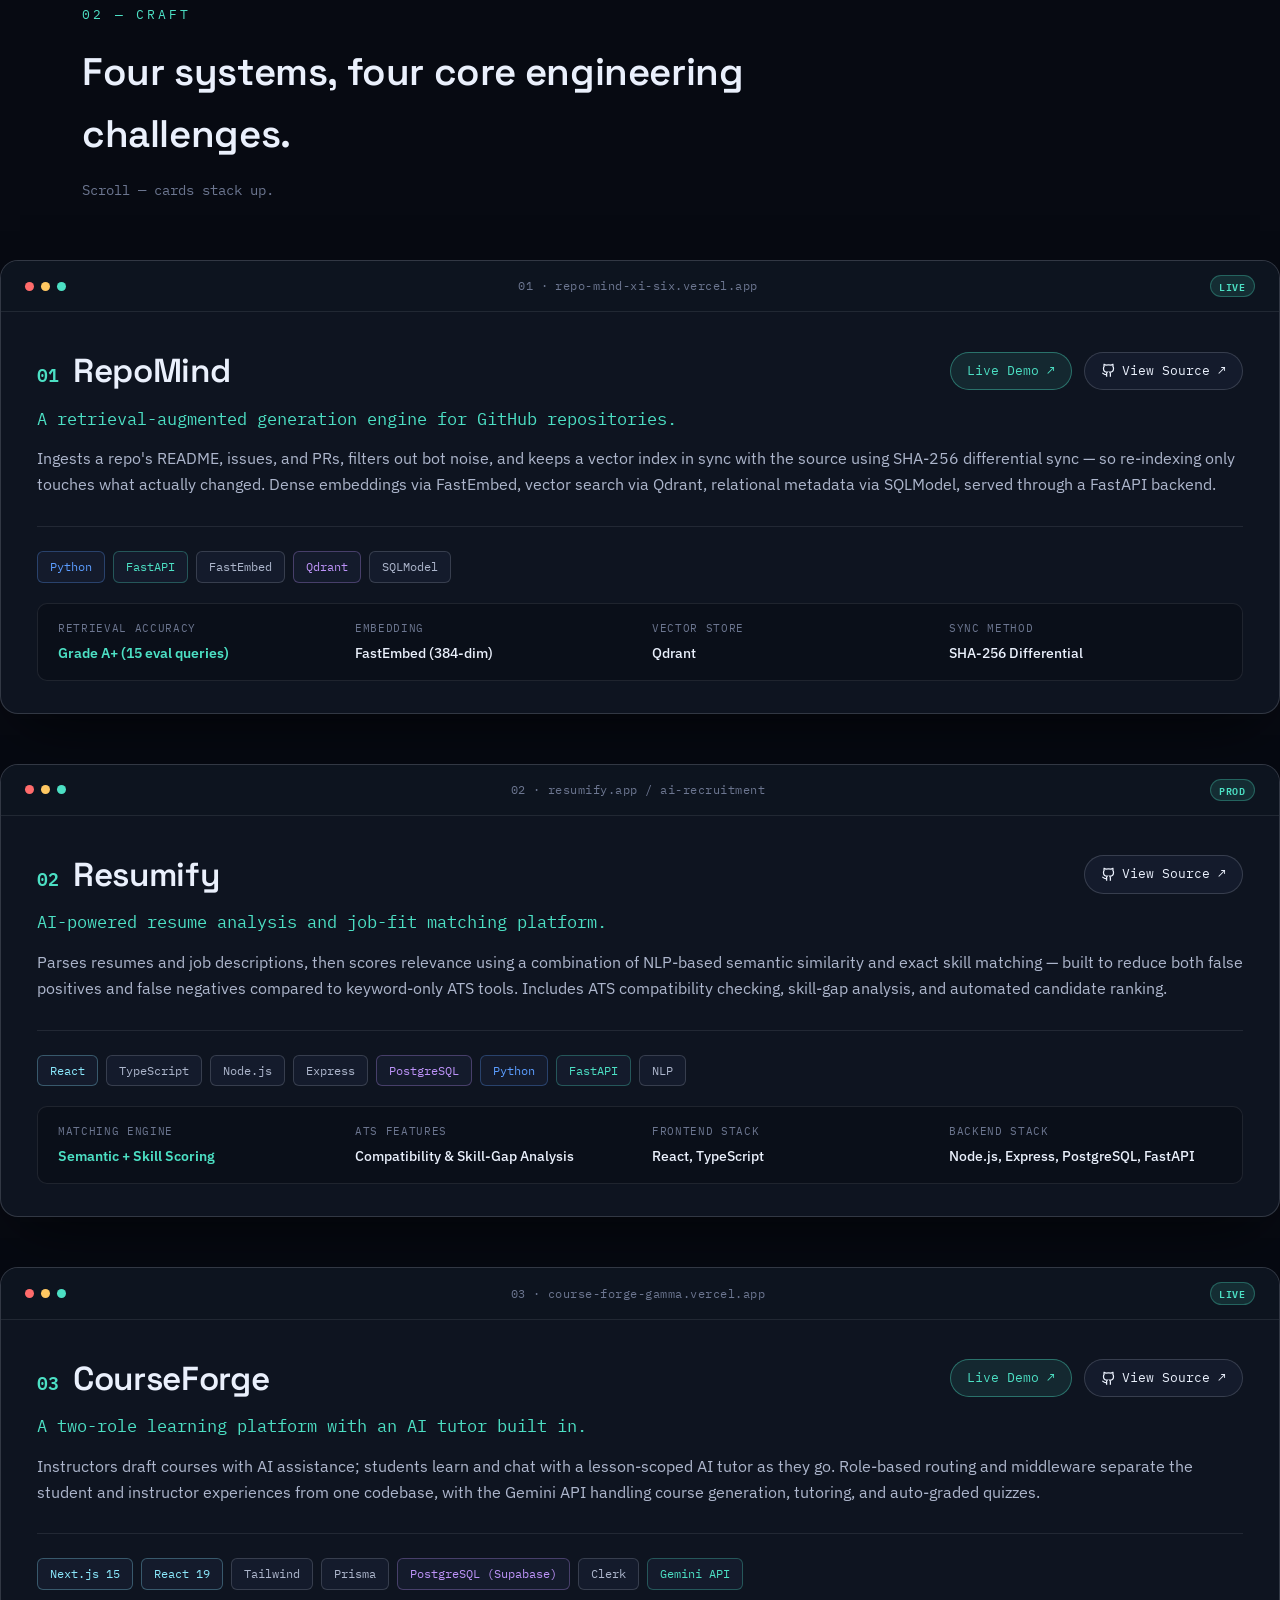
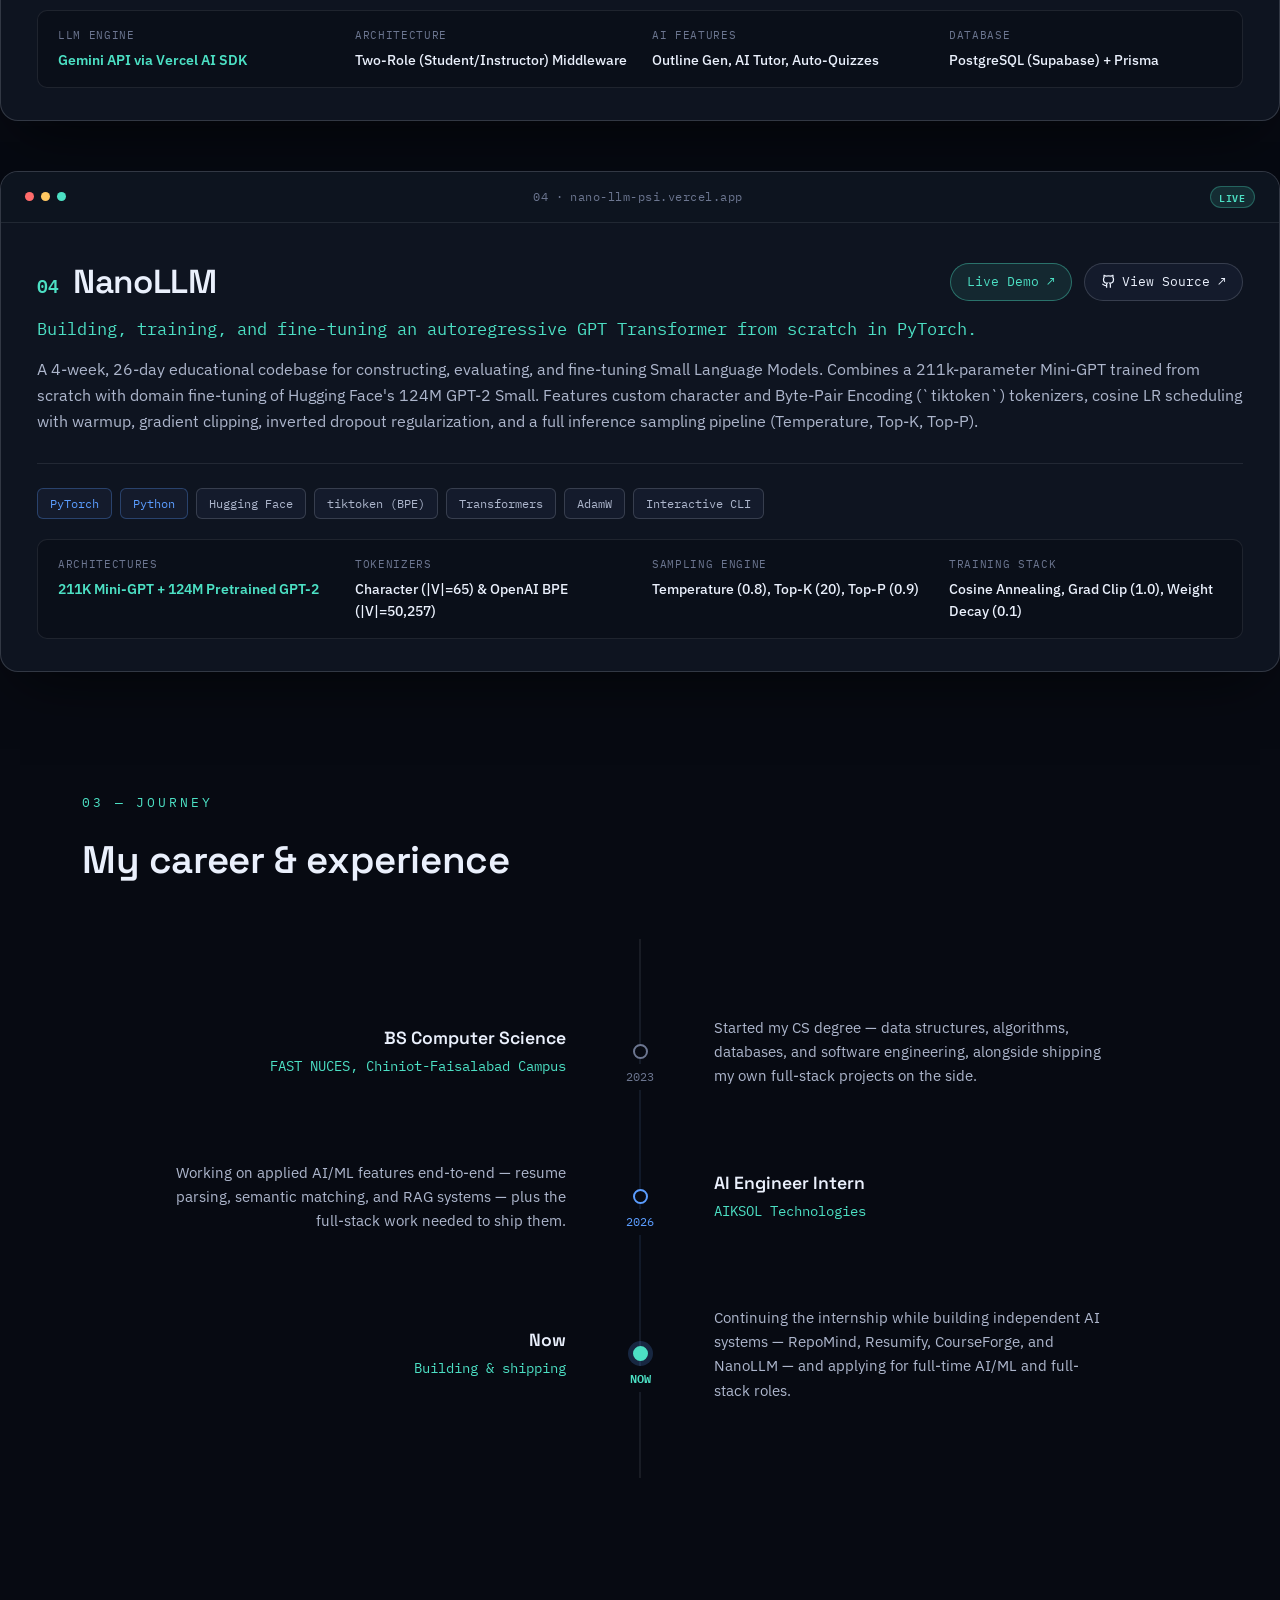
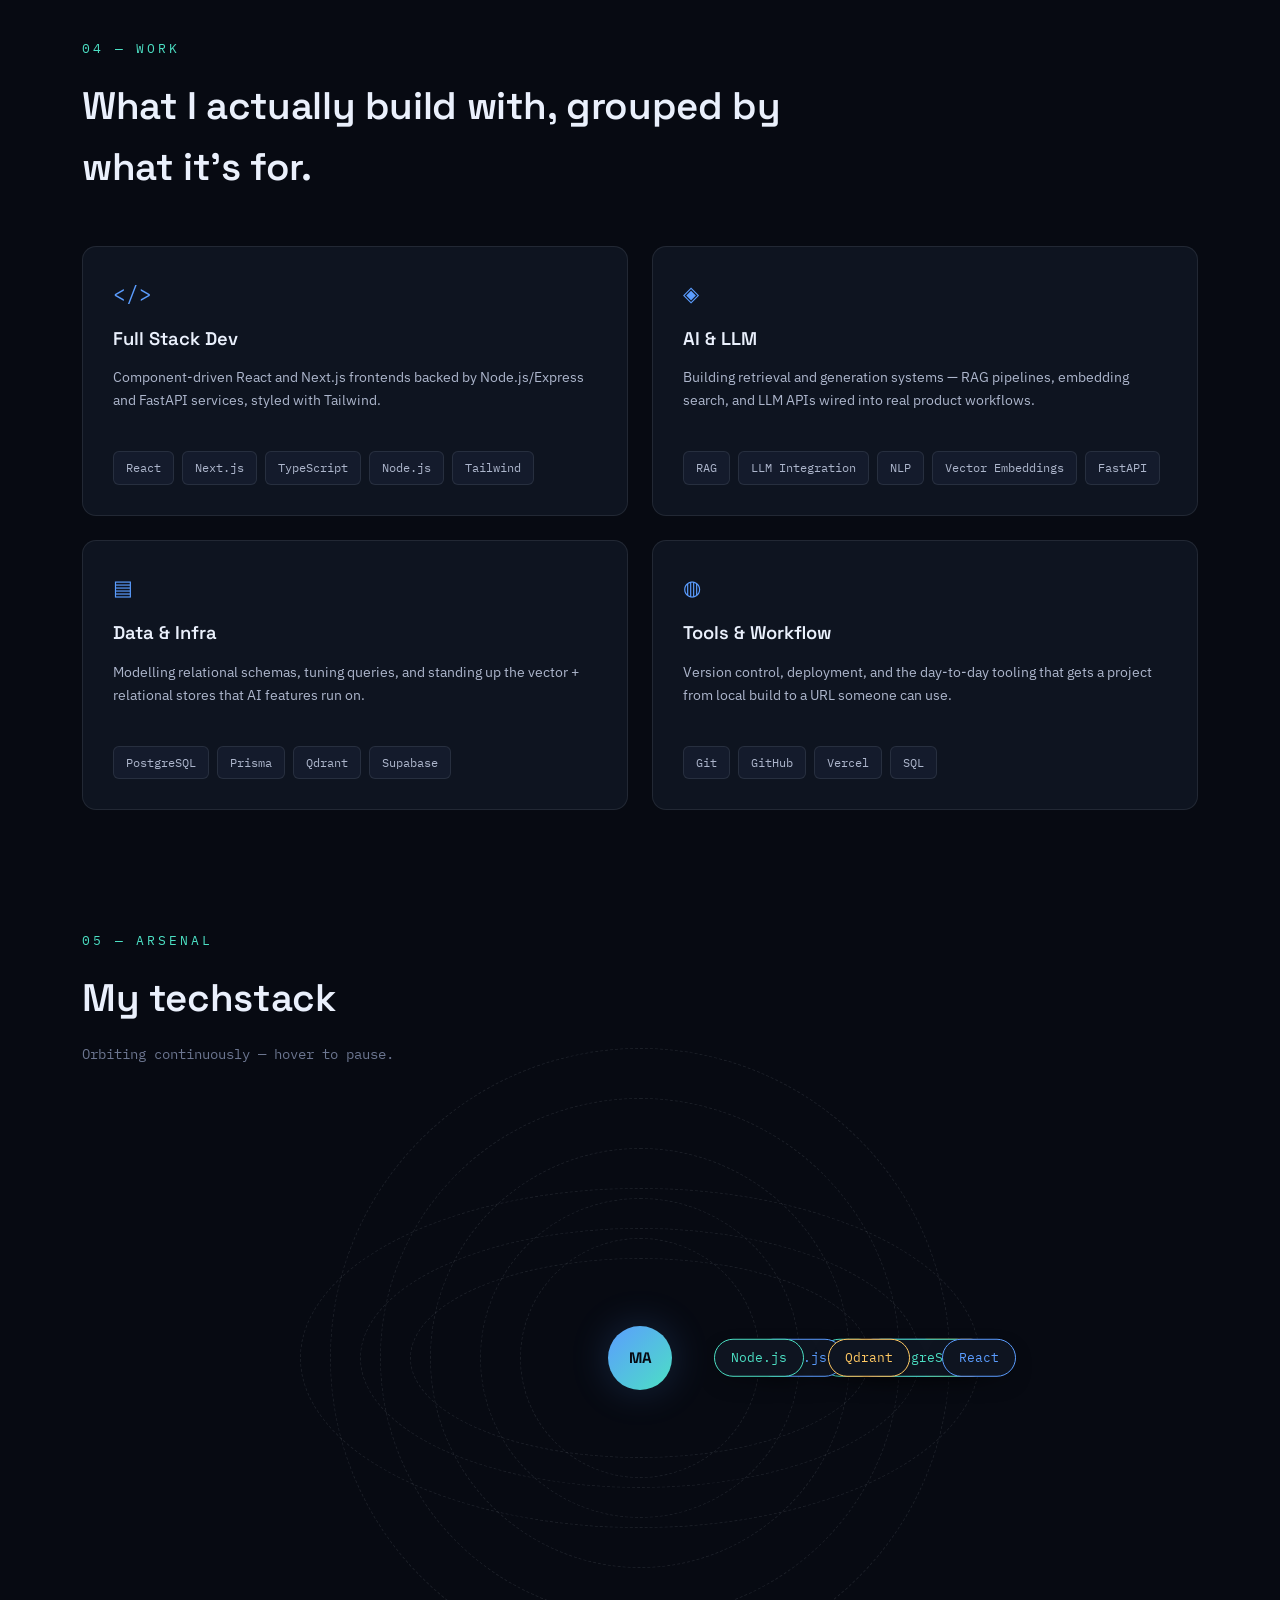
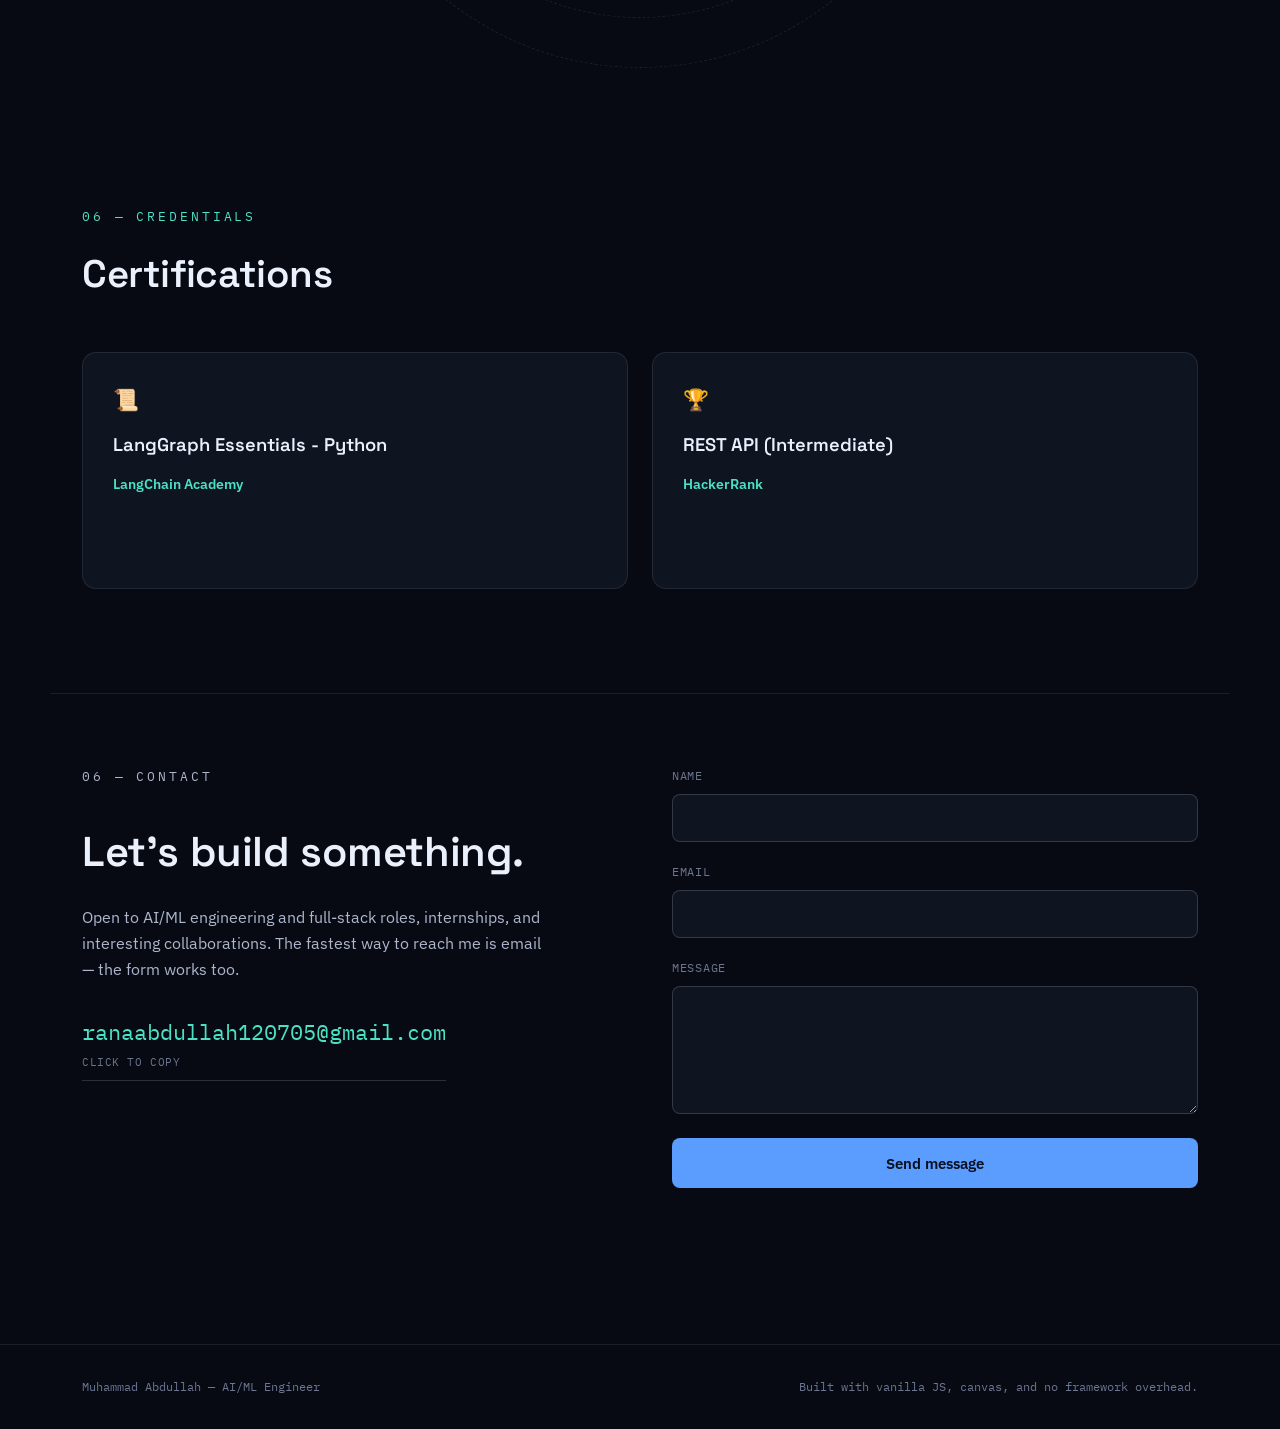
==== commit a9c92262: "Add Live Demo link for NanoLLM" ====
--- a/index.html
+++ b/index.html
@@ -340,8 +340,8 @@
             <span class="dot dot-y"></span>
             <span class="dot dot-g"></span>
           </div>
-          <p class="chrome-path">04 · nanollm.py / custom-gpt-transformer</p>
-          <div class="chrome-badge">PYTORCH</div>
+          <p class="chrome-path">04 · nano-llm-psi.vercel.app</p>
+          <div class="chrome-badge">LIVE</div>
         </div>
         
         <div class="project-card-content">
@@ -352,6 +352,9 @@
                 <h3>NanoLLM</h3>
               </div>
               <div class="project-action-btns">
+                <a href="https://nano-llm-psi.vercel.app/" target="_blank" rel="noopener" class="project-btn btn-demo">
+                  Live Demo ↗
+                </a>
                 <a href="https://github.com/MuhammadAbdullah12-ux/NanoLLM" target="_blank" rel="noopener" class="project-btn">
                   <svg width="15" height="15" viewBox="0 0 24 24" fill="none" stroke="currentColor" stroke-width="2"><path d="M15 22v-4a4.8 4.8 0 0 0-1-3.5c3 0 6-2 6-5.5.08-1.25-.27-2.48-1-3.5.28-1.15.28-2.35 0-3.5 0 0-1 0-3 1.5-2.64-.5-5.36-.5-8 0C6 2 5 2 5 2c-.3 1.15-.3 2.35 0 3.5A5.403 5.403 0 0 0 4 9c0 3.5 3 5.5 6 5.5-.39.49-.68 1.05-.85 1.65-.17.6-.22 1.23-.15 1.85v4"/><path d="M9 18c-4.51 2-5-2-7-2"/></svg>
                   View Source ↗
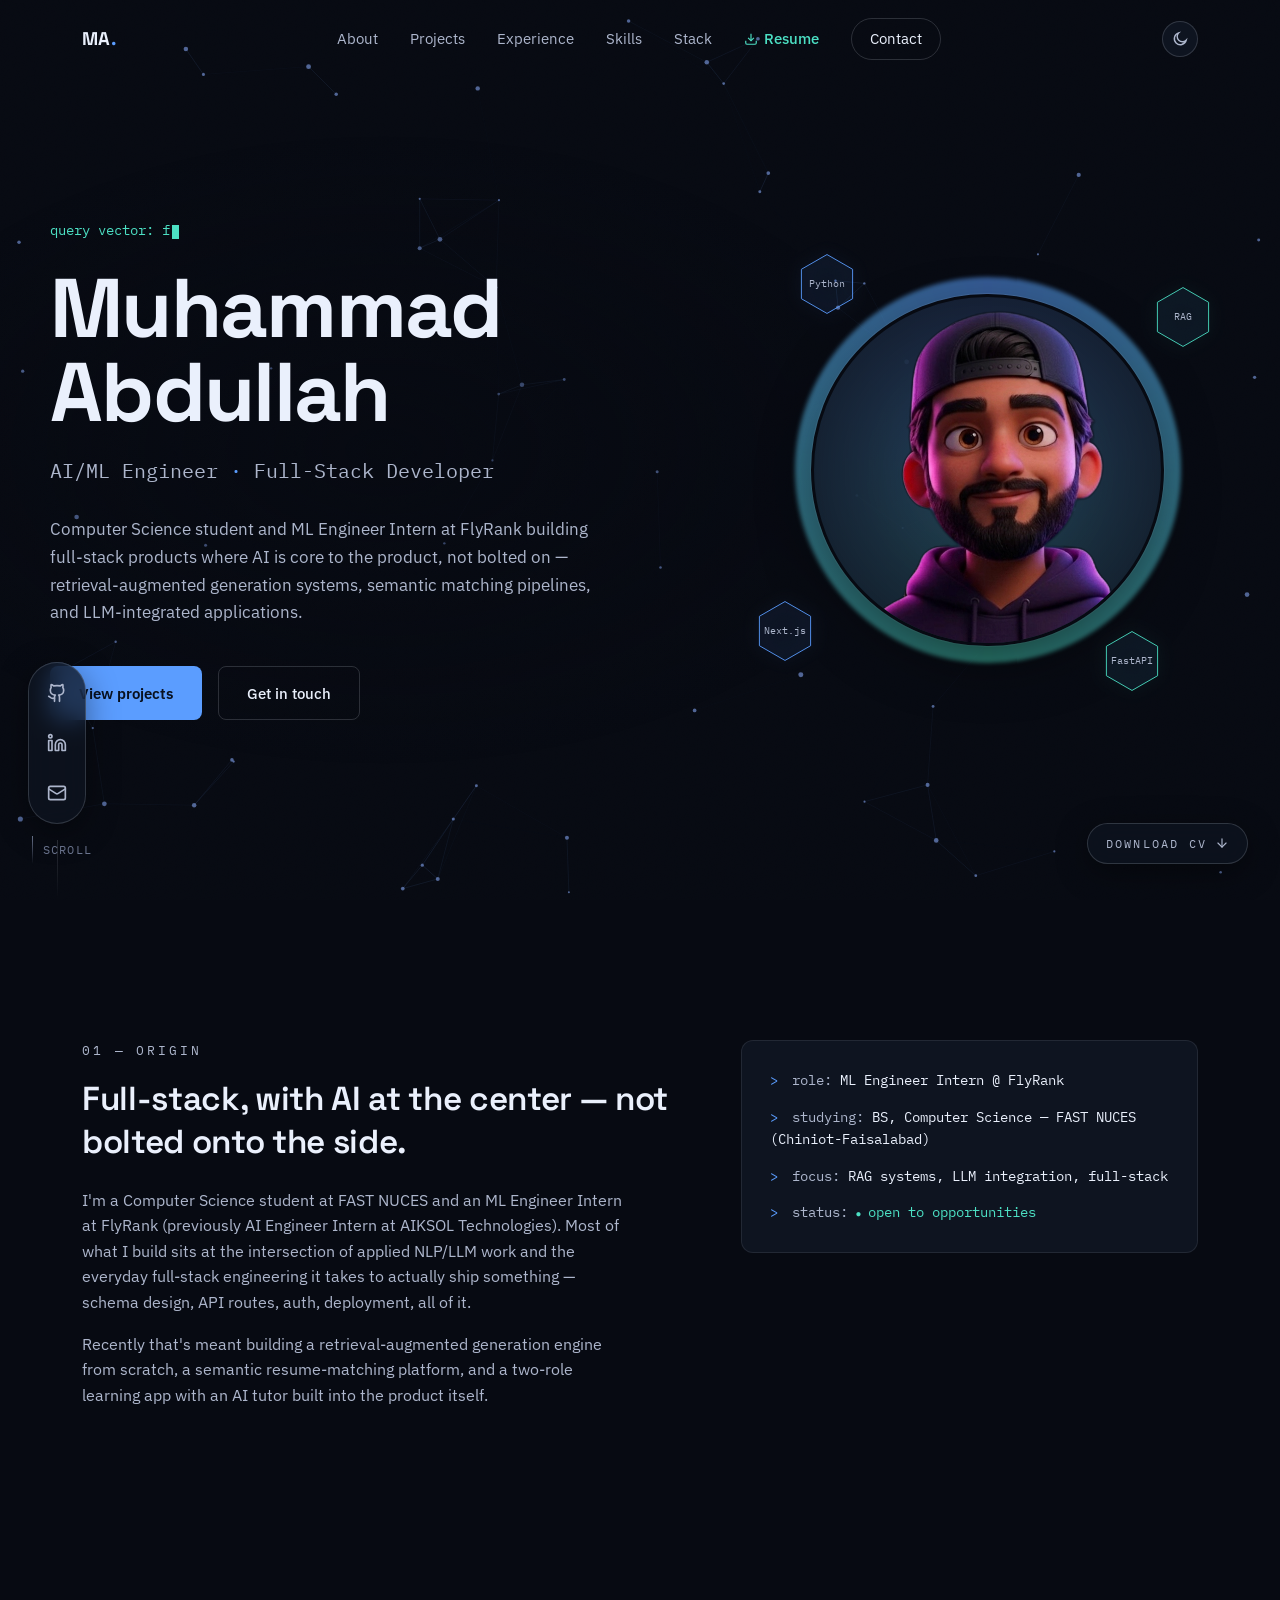
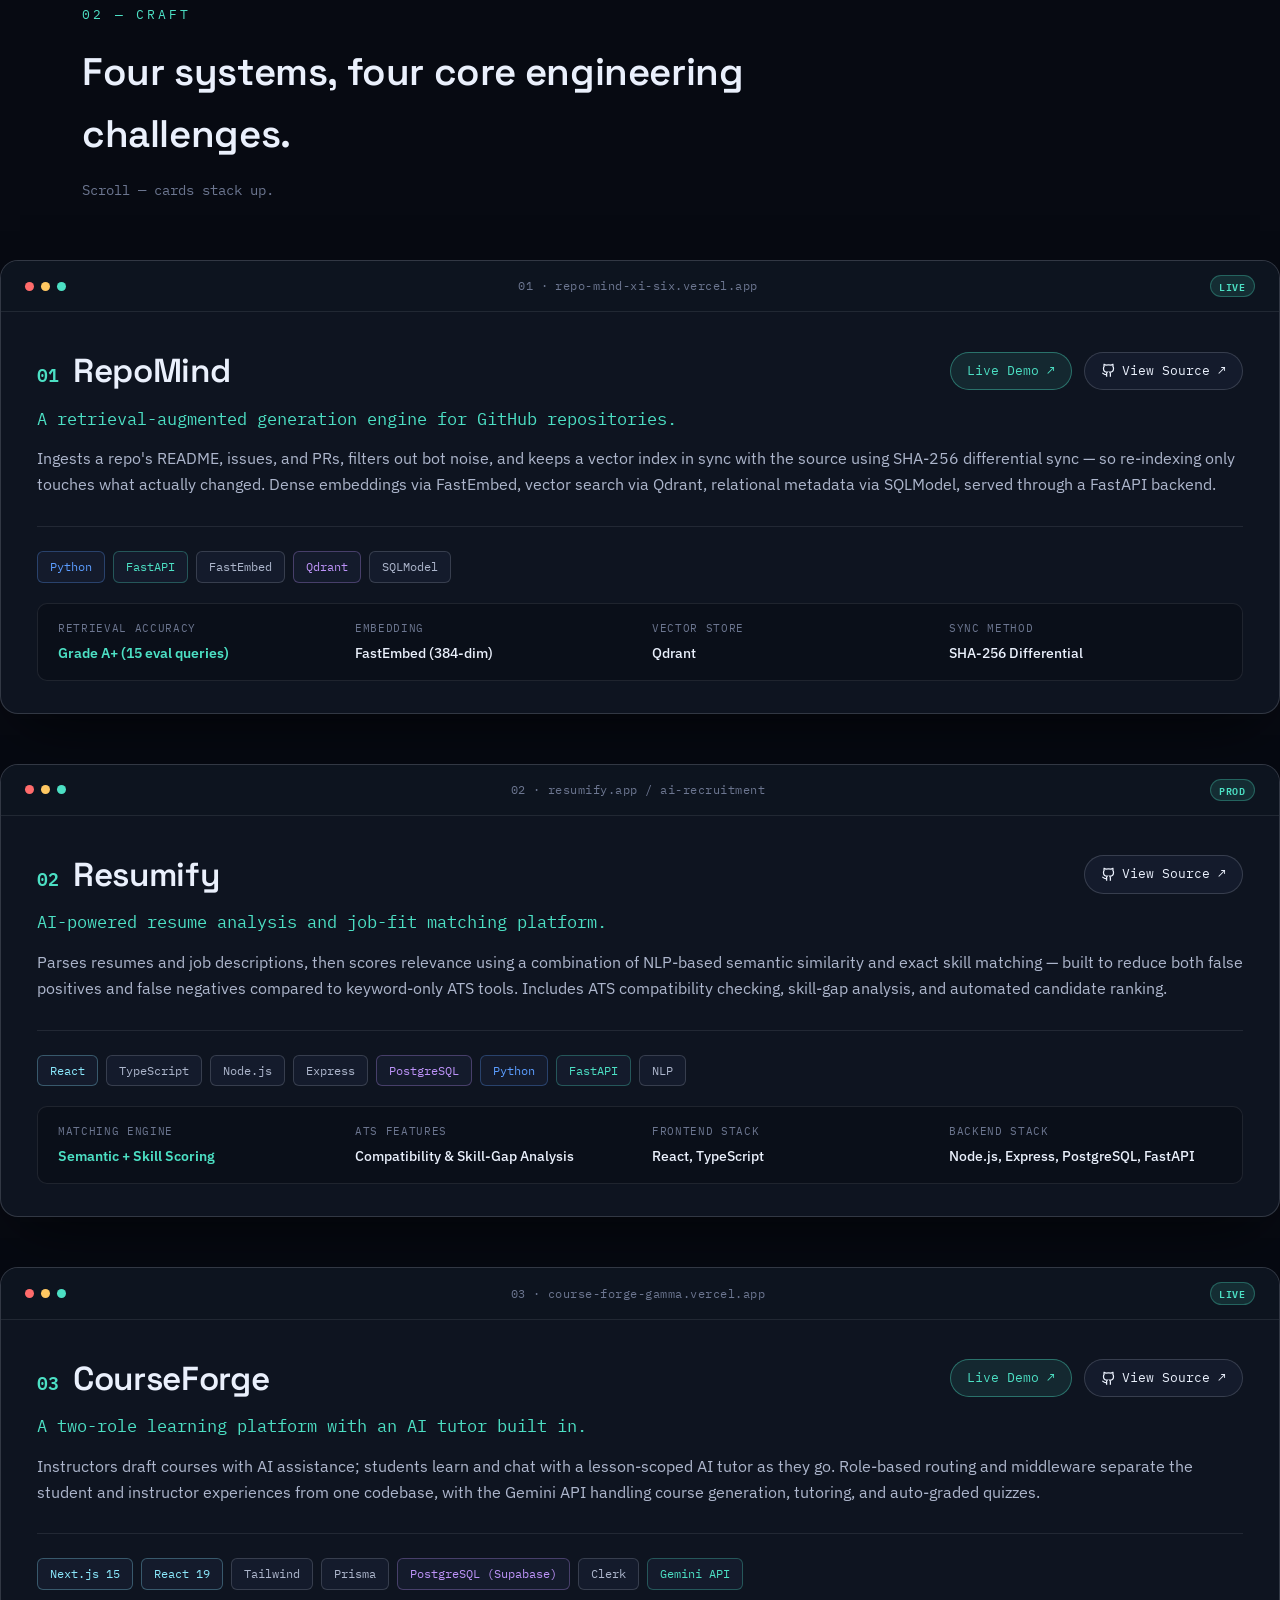
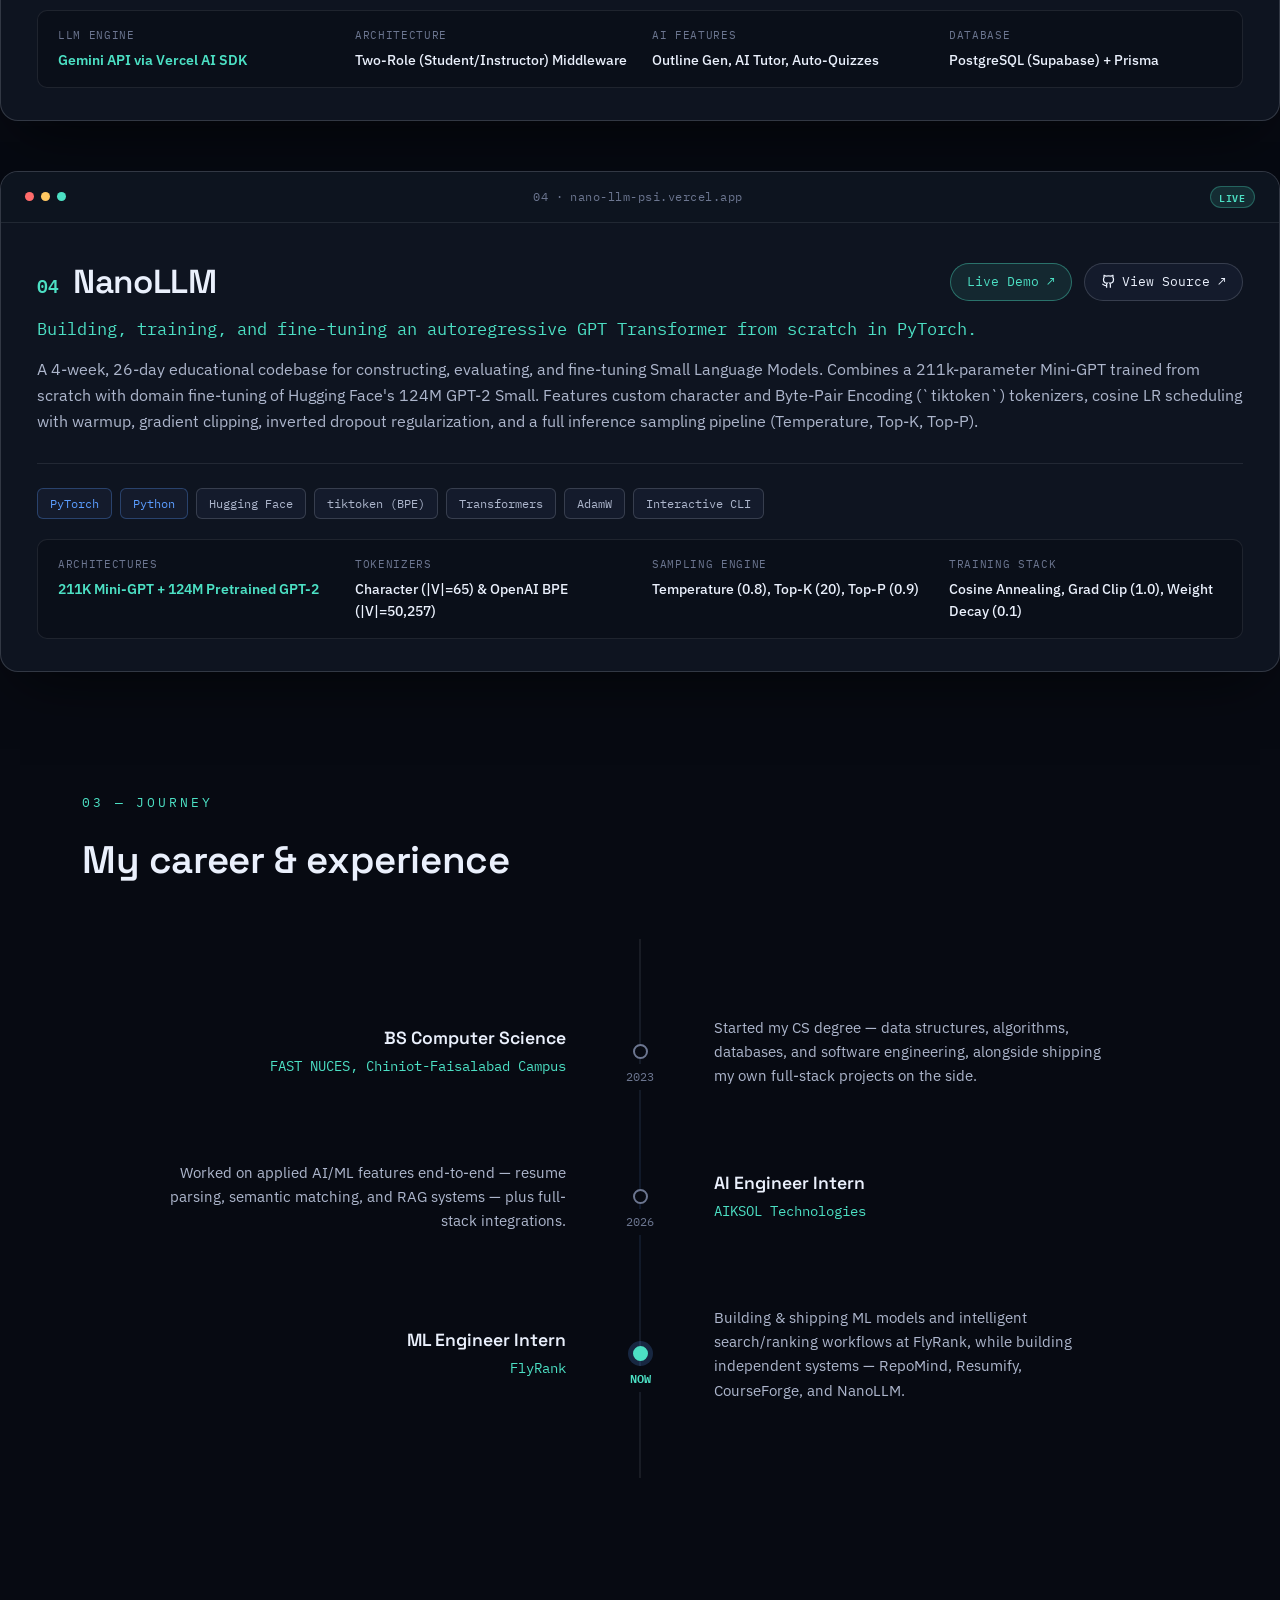
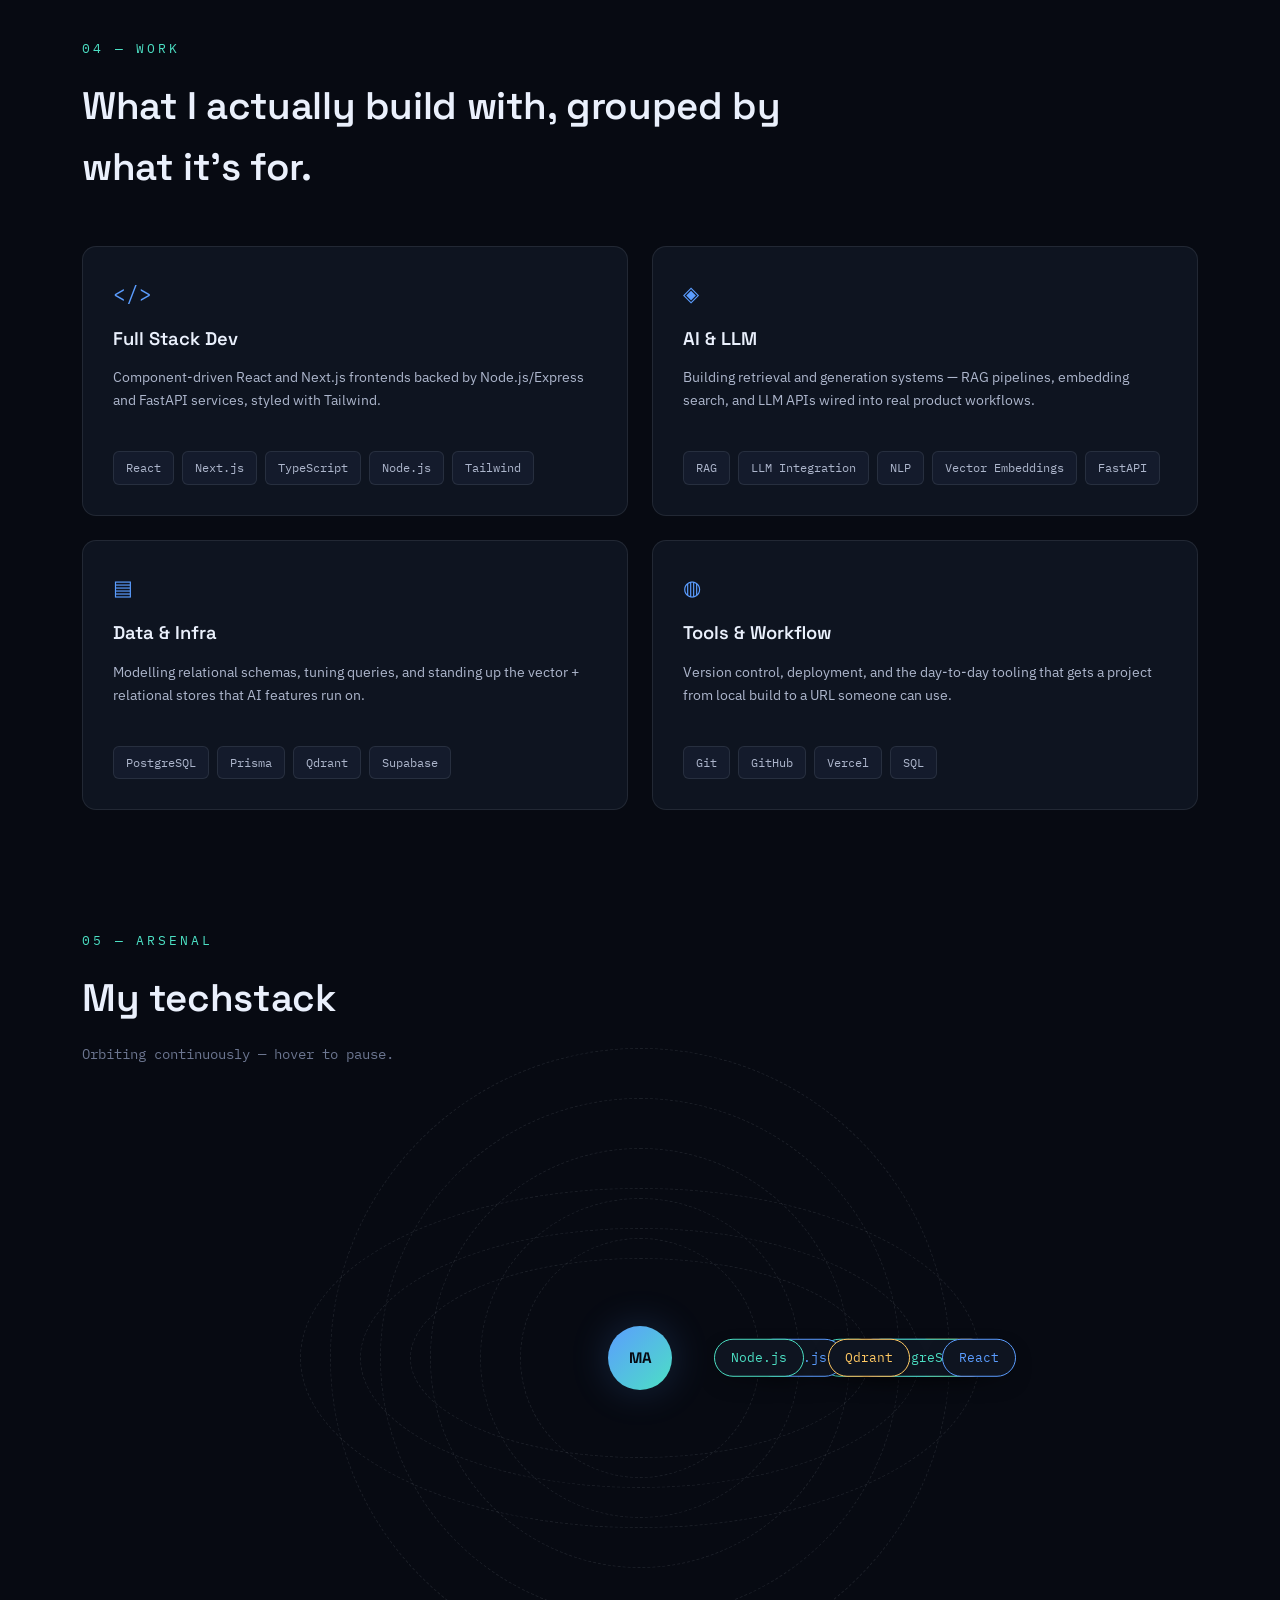
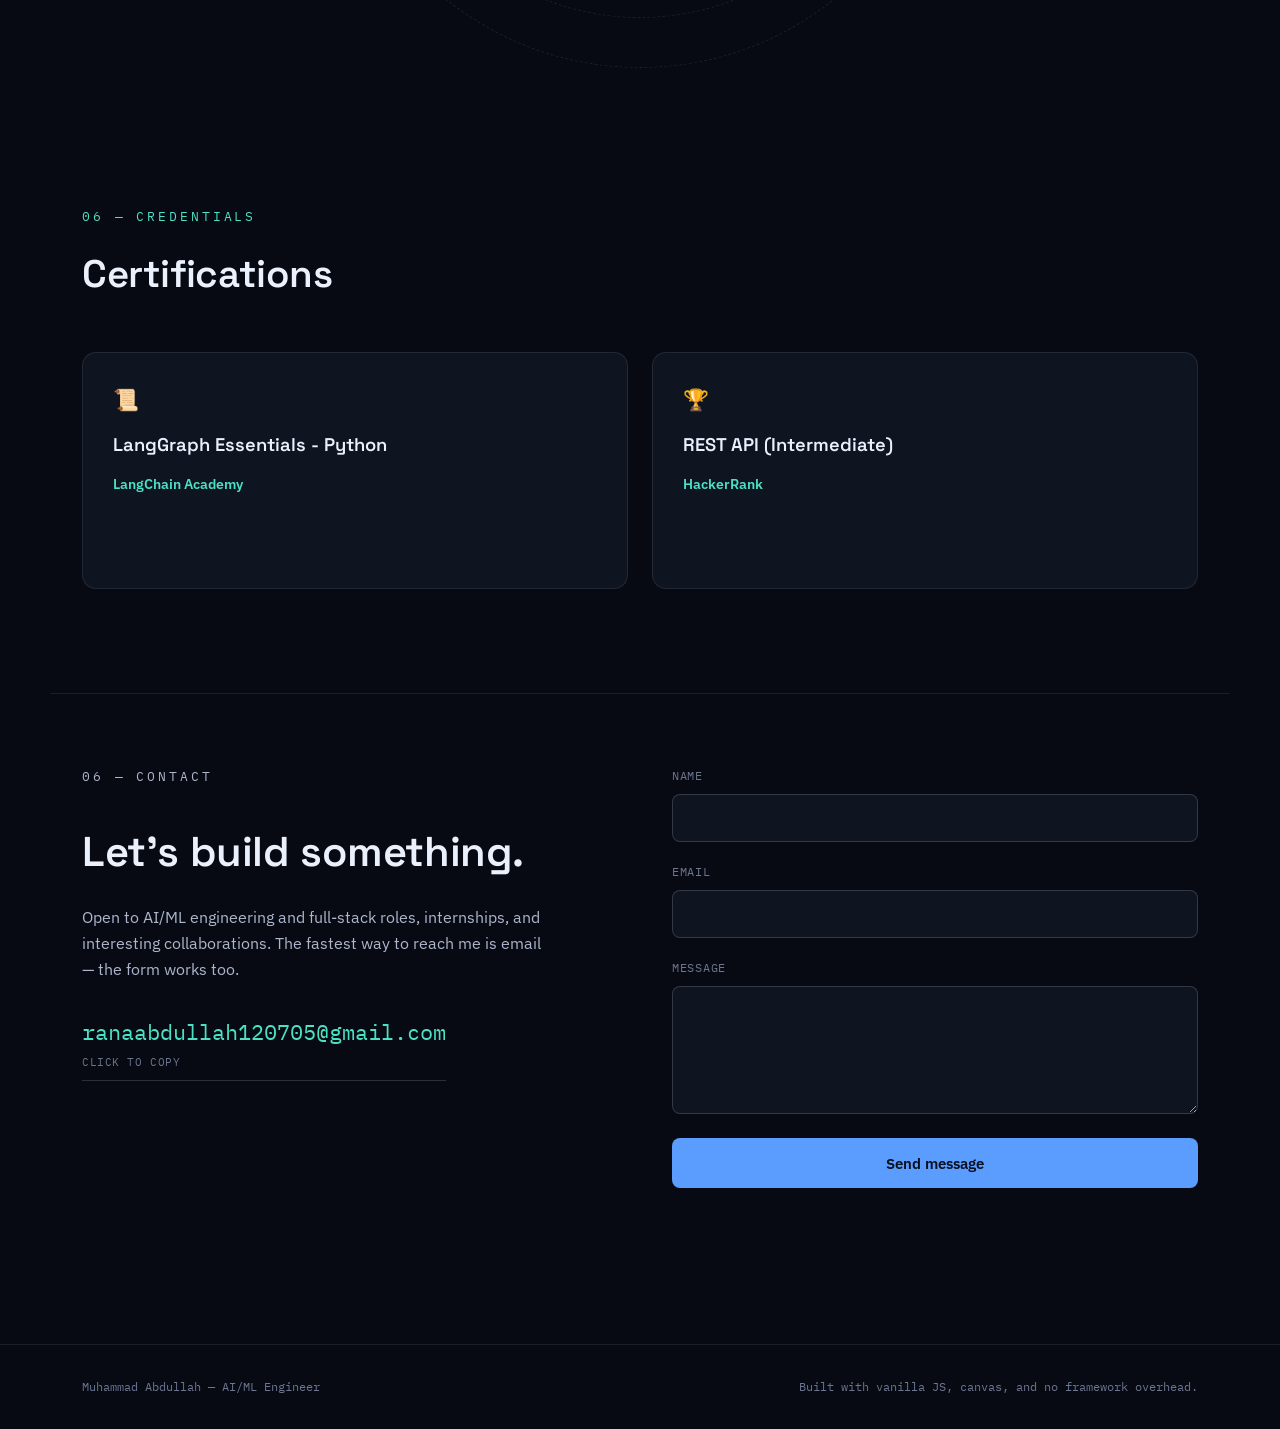
==== commit 48339d74: "Update internship experience to ML Engineer Intern at FlyRank" ====
--- a/index.html
+++ b/index.html
@@ -74,7 +74,7 @@
         </h1>
         <p class="hero-role">AI/ML Engineer <span class="dot-sep">·</span> Full-Stack Developer</p>
         <p class="hero-sub">
-          Computer Science student and AI Engineer Intern building full-stack products where AI is core to the product, not bolted on — retrieval-augmented generation systems, semantic matching pipelines, and LLM-integrated applications.
+          Computer Science student and ML Engineer Intern at FlyRank building full-stack products where AI is core to the product, not bolted on — retrieval-augmented generation systems, semantic matching pipelines, and LLM-integrated applications.
         </p>
         <div class="hero-actions">
           <a href="#projects" class="btn btn-primary">View projects</a>
@@ -131,8 +131,8 @@
         <p class="section-label">01 — ORIGIN</p>
         <h2>Full-stack, with AI at the center — not bolted onto the side.</h2>
         <p>
-          I'm a Computer Science student at FAST NUCES and an AI Engineer Intern at
-          AIKSOL Technologies. Most of what I build sits at the intersection of applied
+          I'm a Computer Science student at FAST NUCES and an ML Engineer Intern at
+          FlyRank (previously AI Engineer Intern at AIKSOL Technologies). Most of what I build sits at the intersection of applied
           NLP/LLM work and the everyday full-stack engineering it takes to actually ship
           something — schema design, API routes, auth, deployment, all of it.
         </p>
@@ -144,7 +144,7 @@
       </div>
       <div class="about-status reveal">
         <div class="status-card">
-          <p class="status-line"><span class="status-prompt">&gt;</span> role: <span class="status-value">AI Engineer Intern @ AIKSOL</span></p>
+          <p class="status-line"><span class="status-prompt">&gt;</span> role: <span class="status-value">ML Engineer Intern @ FlyRank</span></p>
           <p class="status-line"><span class="status-prompt">&gt;</span> studying: <span class="status-value">BS, Computer Science — FAST NUCES (Chiniot-Faisalabad)</span></p>
           <p class="status-line"><span class="status-prompt">&gt;</span> focus: <span class="status-value">RAG systems, LLM integration, full-stack</span></p>
           <p class="status-line"><span class="status-prompt">&gt;</span> status: <span class="status-value status-active">open to opportunities</span></p>
@@ -413,9 +413,9 @@
 
         <div class="timeline-row reveal">
           <div class="timeline-side timeline-side-left">
-            <p class="timeline-desc">Working on applied AI/ML features end-to-end — resume parsing, semantic matching, and RAG systems — plus the full-stack work needed to ship them.</p>
-          </div>
-          <div class="timeline-marker timeline-marker-active"><span class="timeline-year">2026</span></div>
+            <p class="timeline-desc">Worked on applied AI/ML features end-to-end — resume parsing, semantic matching, and RAG systems — plus full-stack integrations.</p>
+          </div>
+          <div class="timeline-marker"><span class="timeline-year">2026</span></div>
           <div class="timeline-side timeline-side-right">
             <p class="timeline-role">AI Engineer Intern</p>
             <p class="timeline-org">AIKSOL Technologies</p>
@@ -424,12 +424,12 @@
 
         <div class="timeline-row reveal">
           <div class="timeline-side timeline-side-left">
-            <p class="timeline-role">Now</p>
-            <p class="timeline-org">Building &amp; shipping</p>
+            <p class="timeline-role">ML Engineer Intern</p>
+            <p class="timeline-org">FlyRank</p>
           </div>
           <div class="timeline-marker timeline-marker-now"><span class="timeline-year">NOW</span></div>
           <div class="timeline-side timeline-side-right">
-            <p class="timeline-desc">Continuing the internship while building independent AI systems — RepoMind, Resumify, CourseForge, and NanoLLM — and applying for full-time AI/ML and full-stack roles.</p>
+            <p class="timeline-desc">Building &amp; shipping ML models and intelligent search/ranking workflows at FlyRank, while building independent systems — RepoMind, Resumify, CourseForge, and NanoLLM.</p>
           </div>
         </div>
       </div>
